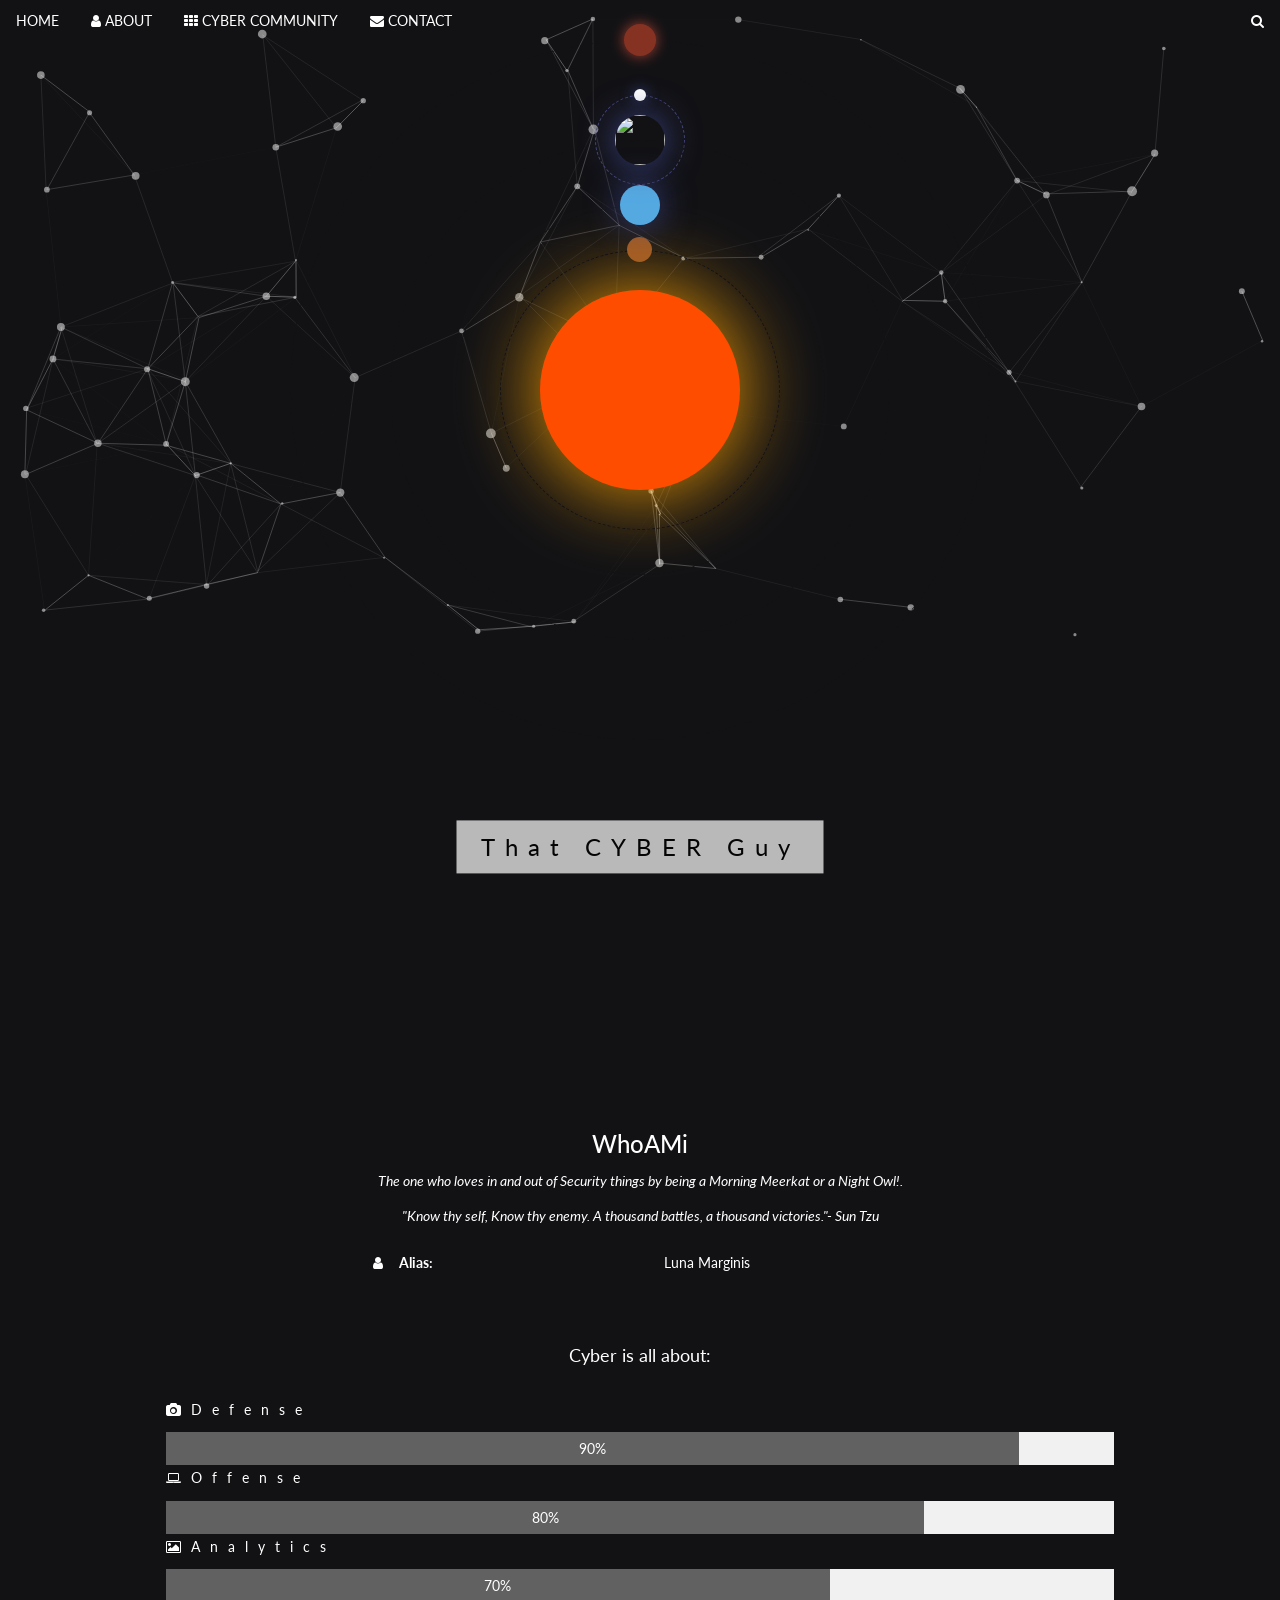
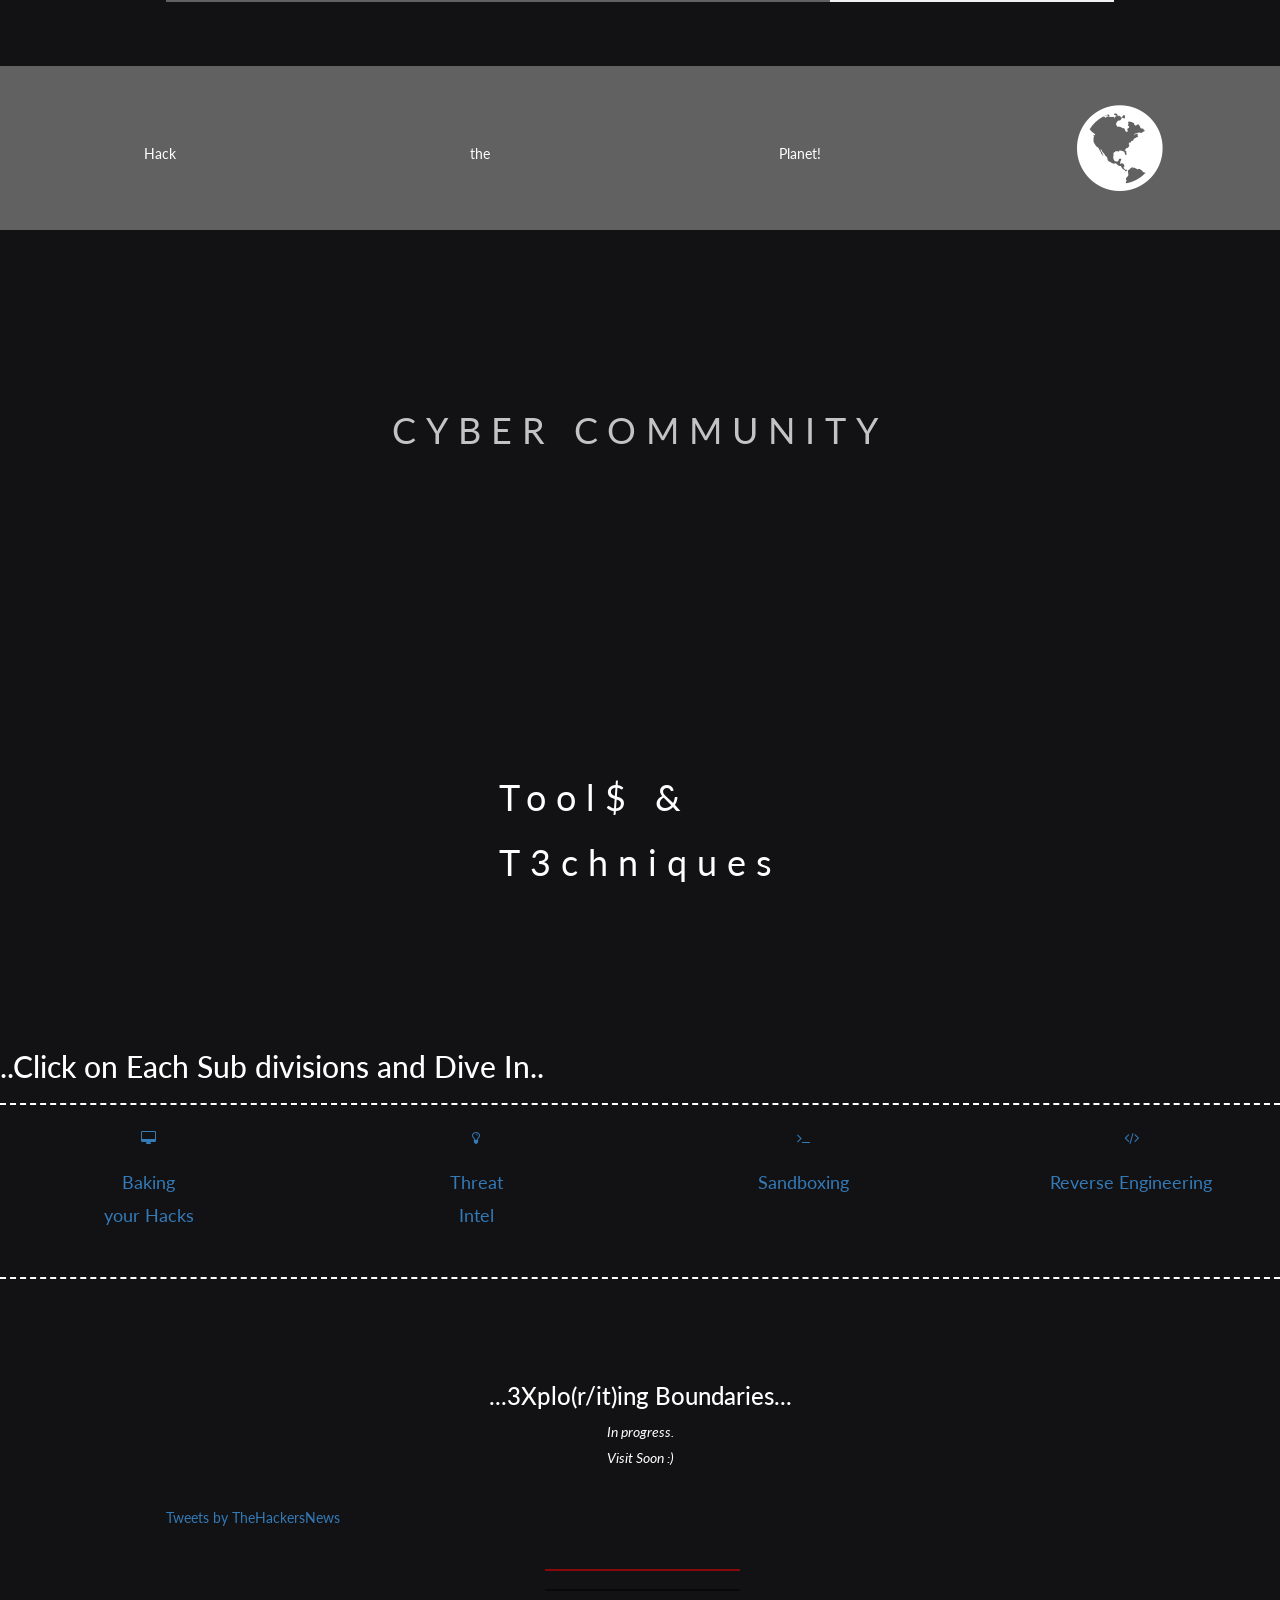
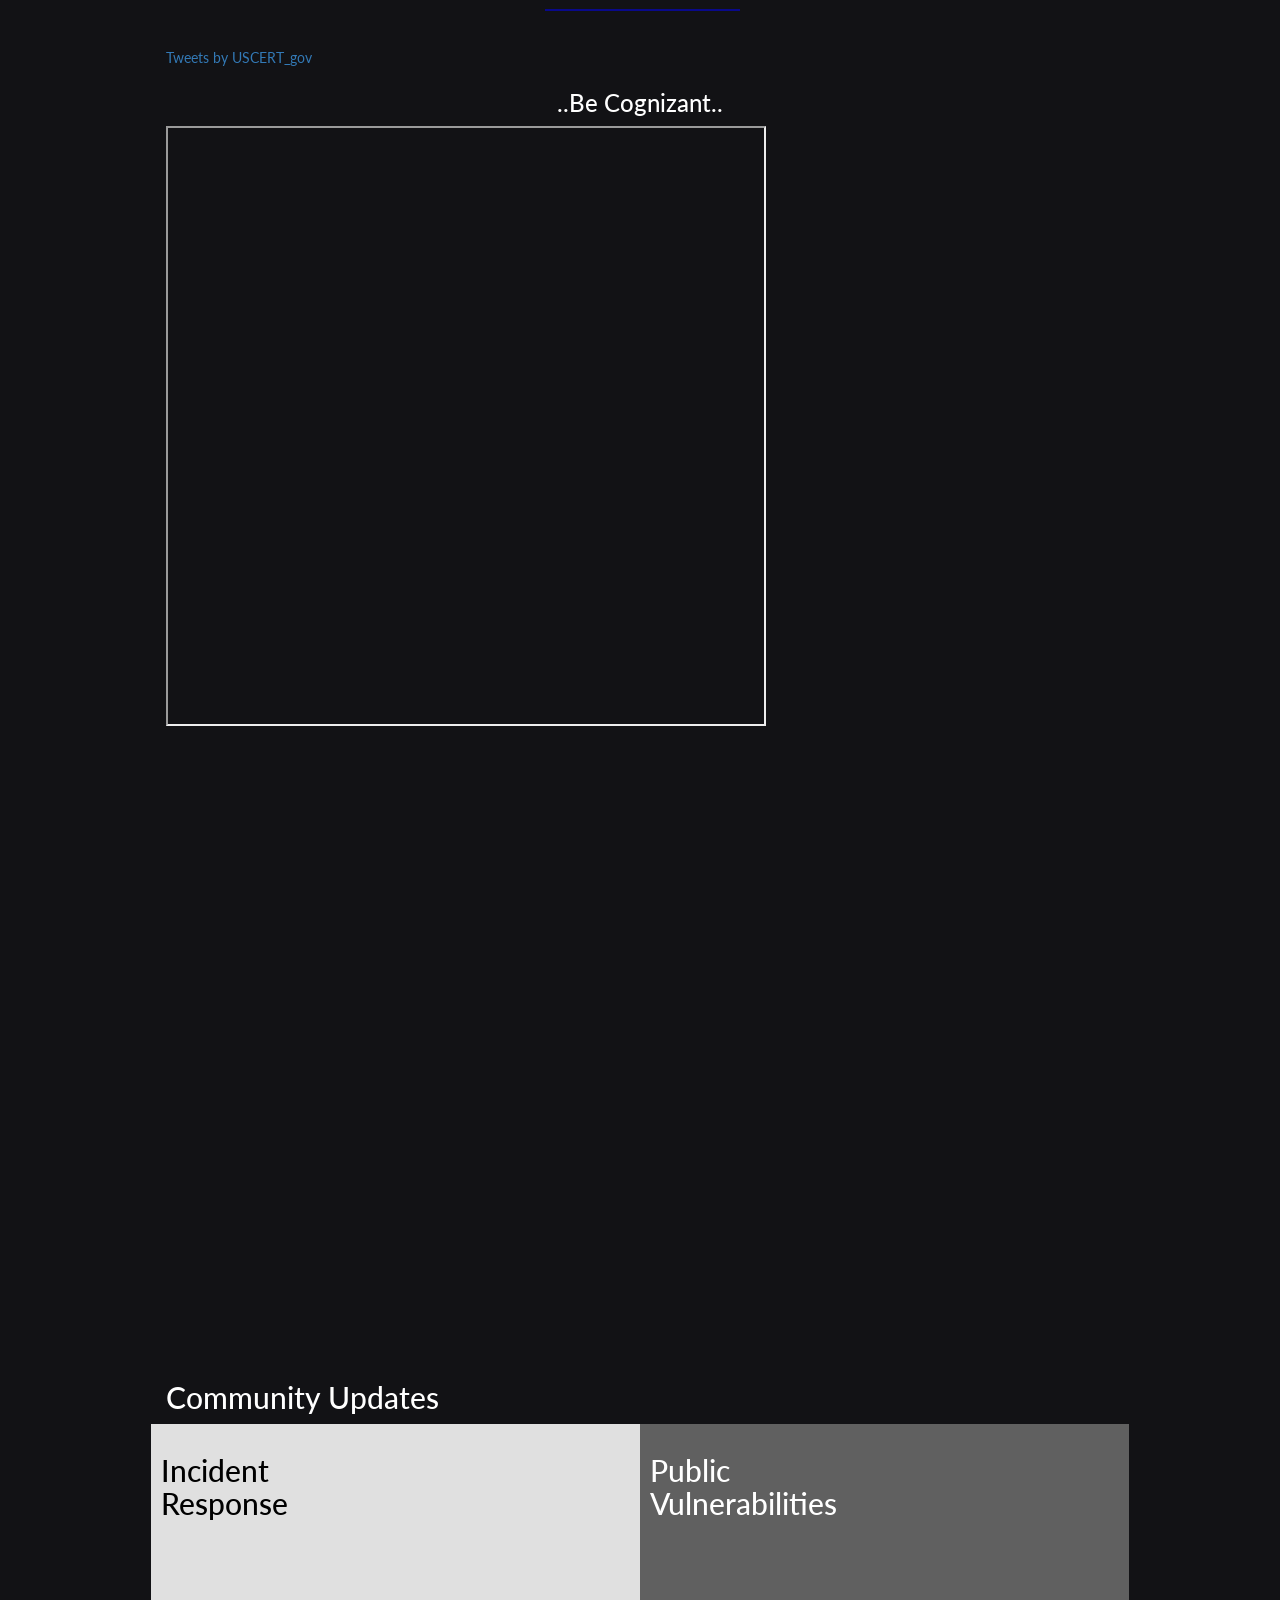
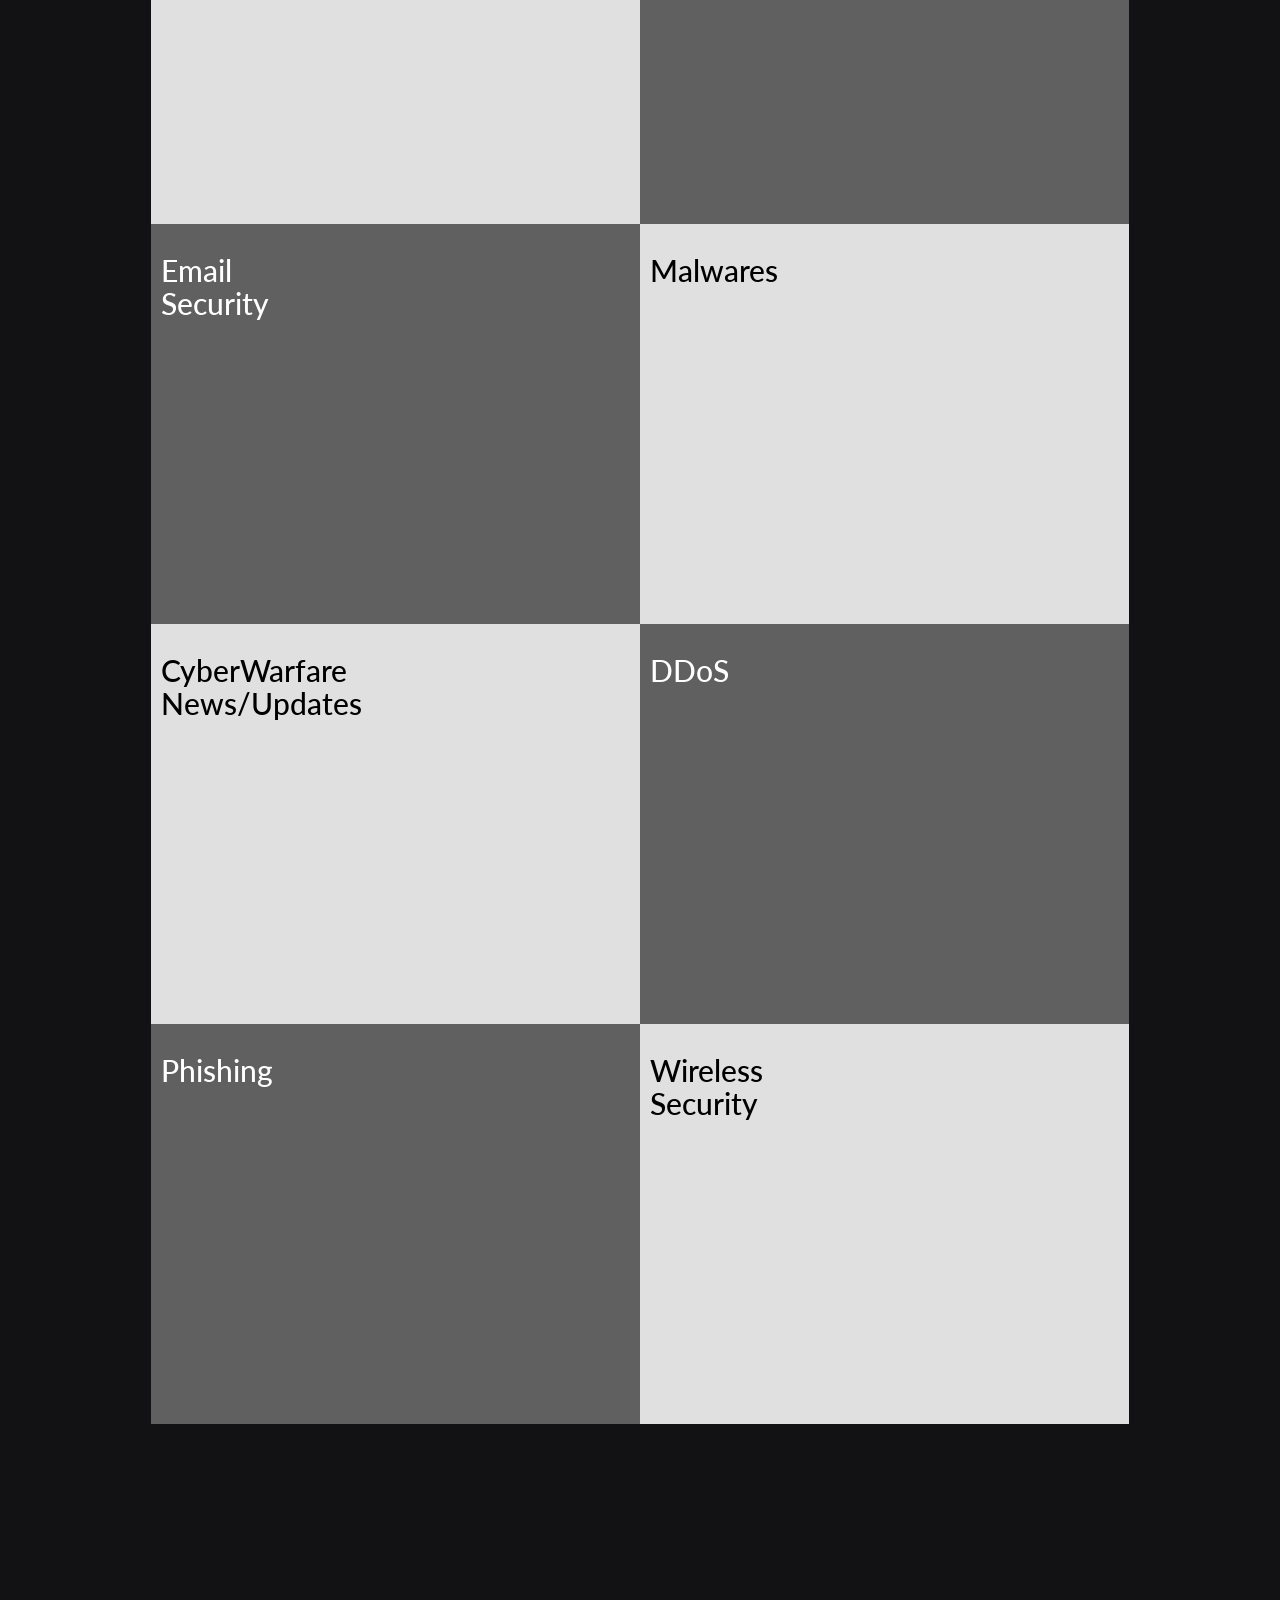
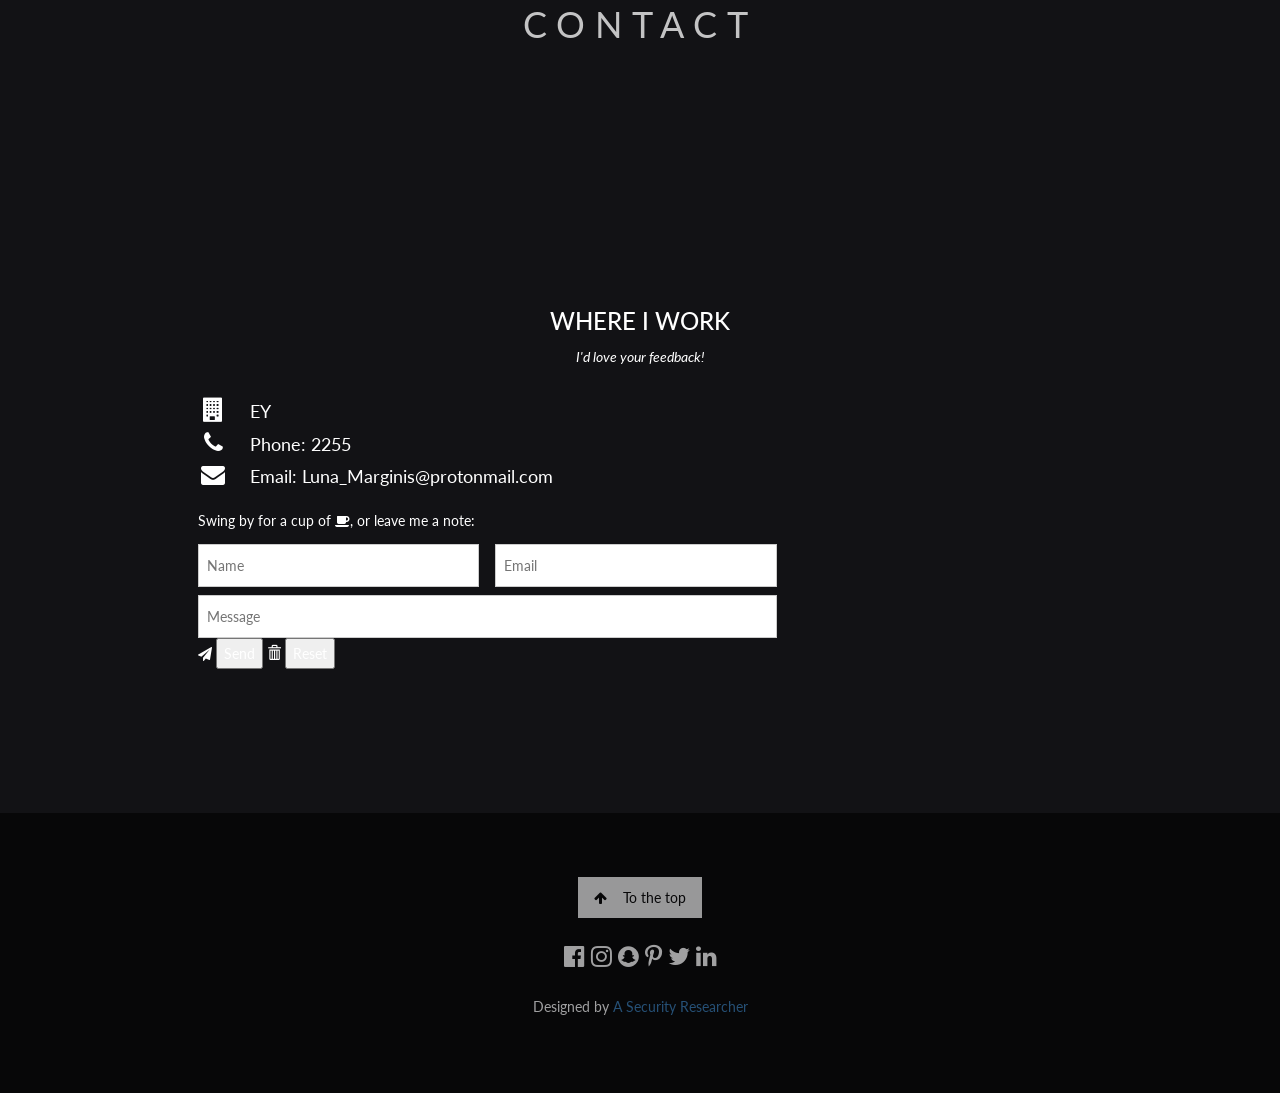
==== index.html @ fb414679 "Update index.html" ====
<!DOCTYPE html>
<html>
<title>Coucou!</title>
<meta charset="UTF-8">
<meta name="viewport" content="width=device-width, initial-scale=1">
<link rel="stylesheet" href="https://www.w3schools.com/w3css/4/w3.css">
<link rel="stylesheet" href="https://fonts.googleapis.com/css?family=Lato">
<link rel="stylesheet" href="https://cdnjs.cloudflare.com/ajax/libs/font-awesome/4.7.0/css/font-awesome.min.css">
<link rel="stylesheet" href="https://maxcdn.bootstrapcdn.com/bootstrap/3.3.6/css/bootstrap.min.css">

<head>

<link rel="icon" type="image/png" href="favicon.png">

</head>



	
	
<style>

body,h1,h2,h3,h4,h5,h6 {font-family: "Lato", sans-serif;}
body, html {
  height: 100%;
  color: #fff;
  line-height: 1.8;
  
}

/* Create a Parallax Effect */
.bgimg-1, .bgimg-2, .bgimg-3 {
  background-attachment: fixed;
  background-position: center;
  background-repeat: no-repeat;
  background-size: cover;
}

/* First image (Logo. Full height) */
.bgimg-1 {
  background-image: url('/w3images/parallax1.jpg');
  min-height: 100%;
}

/* Second image (Portfolio) */
.bgimg-2 {
  background-image: url("/w3images/parallax2.jpg");
  min-height: 400px;
}

/* Third image (Contact) */
.bgimg-3 {
  background-image: url("/w3images/parallax3.jpg");
  min-height: 400px;
}

.w3-wide {letter-spacing: 10px;}
.w3-hover-opacity {cursor: pointer;}

/* Turn off parallax scrolling for tablets and phones */
@media only screen and (max-device-width: 1600px) {
  .bgimg-1, .bgimg-2, .bgimg-3 {
    background-attachment: scroll;
    min-height: 400px;
  }
}
  
</style>

 <!-- solar system -->
<div class="w3-content w3-container">
 <div class="w3-display-topmiddle">
 <div class="solar-system">
  <div id="sun"></div>
 
  <div class="orbit mercury-orbit"></div>
  <div class="mercury-spin">
    <div id="mercury"></div>
  </div>

  <div class="orbit venus-orbit"></div>
  <div class="venus-spin">
    <div id="venus"></div>
  </div>

  <div class="orbit earth-orbit"></div>
  <div class="earth-spin">
    <div class="orbit moon-orbit"></div>
    <div class="moon-spin">
      <div id="moon"></div>
    </div>

    <img id="earth" src="https://raw.githubusercontent.com/everdimension-personal/codepen-assets/master/earth_small_150.jpg" />
  </div>

  <div class="orbit mars-orbit"></div>
  <div class="mars-spin">
    <div id="mars"></div>
  </div>
 </div>
</div>
</div>
</div>
  <!-- css -->
<style>

	  body, html {
  /* width: 100%;
  height: 100%; */
  background-color: #121215
}

.solar-system {
  position: relative;
  width: 780px;
  height: 780px;
  margin: auto;
  overflow: hidden;
}

/* Some positioning rules that are common for all objects */
.orbit {
  border: 1px dashed #121215;
}

#sun,
.orbit,
.orbit + div,
.orbit + div > div {
  position: absolute;
}

#sun,
.orbit,
.orbit + div {
  top: 50%;
  left: 50%;
}
.orbit + div > div {
  top: 0;
  left: 50%;
}

.orbit,
.orbit + div div,
#earth {
  border-radius: 50%;
}

/* Individual objects rules. They are pretty much the same for 
all objects and basically only vary in orbit size 
and planet size. And colors :) */

#sun {
  /* Positions the top-left corner of the image to be *
	/* in the middle of the box */
  height: 200px;
  width: 200px;
  background-color:#ff4d00 ; 
  margin-top: -100px;
  margin-left: -100px;
  border-radius: 50%;
  box-shadow: 0 0 84px orange;
}

#earth {
  position: absolute;
  top: 0;
  left: 50%;
  height: 50px;
  width: 50px;
  margin-left: -25px;
  margin-top: -25px;
  border-radius: 50%;
  box-shadow: 0 0 34px #3a4385;
}

.earth-orbit,
.earth-spin {
  width: 500px;
  height: 500px;
  margin-left: -250px;
  margin-top: -250px;
}

#moon {
  margin-top: -6px;
  margin-left: -6px;
  height: 12px;
  width: 12px;
  border-radius: 50%;
  background: white;
  box-shadow: 0 0 14px #3a4385;
}
.moon-orbit,
.moon-spin {
  height: 90px;
  width: 90px;
  margin-top: -45px;
  margin-left: -45px;
  border-color: #447;
}

#venus {
  margin-top: -20px;
  margin-left: -20px;
  height: 40px;
  width: 40px;
  background-color: #55a9e1; 
  box-shadow: 0 0 34px #3a4385;
}
.venus-orbit,
.venus-spin {
  margin-top: -185px;
  margin-left: -185px;
  width: 370px;
  height: 370px;
}

#mercury {
  margin-top: -13.5px;
  margin-left: -13.5px;
  height: 25px;
  width: 25px;
  background-color: #a65e22;
  /* box-shadow: 0 0 34px #3a4385; */
}

.mercury-orbit,
.mercury-spin {
  width: 280px;
  height: 280px;
  margin-left: -140px;
  margin-top: -140px;
}

#mars {
  margin-top: -16px;
  margin-left: -16px;
  height: 32px;
  width: 32px;
  background-color: #863222;
  box-shadow: 0 0 14px #a64232;
}

.mars-orbit,
.mars-spin {
  width: 700px;
  height: 700px;
  margin-left: -350px;
  margin-top: -350px;
}

/* Spinning animations */

@keyframes spin-right {
  100% {
    transform: rotate(360deg);
  }
}

.earth-spin {
  animation: spin-right 36.5s linear infinite;
}
.moon-spin {
  animation: spin-right 3s linear infinite;
}
.venus-spin {
  animation: spin-right 22s linear infinite;
}
.mercury-spin {
  animation: spin-right 8.8s linear infinite;
}
.mars-spin {
  animation: spin-right 68.7s linear infinite;
}

</style>

    <!-- particles.js container -->
<div id="particles-js"></div>

<!-- scripts -->
<script src="../particles.js"></script>
<script src="js/app.js"></script>


<body>
<!-- Navbar (sit on top) -->
<div class="w3-top">
  <div class="w3-bar" id="myNavbar">
    <a class="w3-bar-item w3-button w3-hover-black w3-hide-medium w3-hide-large w3-right" href="javascript:void(0);" onclick="toggleFunction()" title="Toggle Navigation Menu">
      <i class="fa fa-bars"></i>
    </a>
    <a href="#home" class="w3-bar-item w3-button">HOME</a>
    <a href="#about" class="w3-bar-item w3-button w3-hide-small"><i class="fa fa-user"></i> ABOUT</a>
    <a href="#community" class="w3-bar-item w3-button w3-hide-small"><i class="fa fa-th"></i> CYBER COMMUNITY</a>
    <a href="#contact" class="w3-bar-item w3-button w3-hide-small"><i class="fa fa-envelope"></i> CONTACT</a>
    <a href="#" class="w3-bar-item w3-button w3-hide-small w3-right w3-hover-red">
      <i class="fa fa-search"></i>
    </a>
  </div>

 


  <!-- Navbar on small screens -->
  <div id="navDemo" class="w3-bar-block w3-white w3-hide w3-hide-large w3-hide-medium">
    <a href="#about" class="w3-bar-item w3-button" onclick="toggleFunction()">ABOUT</a>
    <a href="#community" class="w3-bar-item w3-button" onclick="toggleFunction()"> CYBER COMMUNITY</a>
    <a href="#contact" class="w3-bar-item w3-button" onclick="toggleFunction()">CONTACT</a>
    <a href="#" class="w3-bar-item w3-button">SEARCH</a>
  </div>
</div>

<!-- First Parallax Image with Logo Text -->
<div class="bgimg-1 w3-display-container w3-opacity-min" id="home">
  <div class="w3-display-middle" style="white-space:nowrap;">
    <span class="w3-center w3-padding-large w3-light-grey w3-xlarge w3-wide w3-animate-opacity">That <span class="w3-xlarge">CYBER</span> Guy</span>
  </div>
</div>

<!-- Container (About Section) -->
<div class="w3-content w3-container w3-padding-64" id="about">
  <h3 class="w3-center">WhoAMi</h3>
  <p class="w3-center"><em>The one who loves in and out of Security things by being a Morning Meerkat or a Night Owl!.</em></p>
  <p class="w3-center"><em> "Know thy self, Know thy enemy. A thousand battles, a thousand victories."- Sun Tzu</em></p>
    <div class="w3-row">
    <div class="w3-col m6 w3-center w3-padding-large">
      <p><b><i class="fa fa-user w3-margin-right"></i>Alias:</b></p><br>
     
    </div>
    <!-- Hide this text on small devices -->
    <div class="w3-hide-small w3-col m6 w3-padding-large">
      <p>Luna Marginis</p>
    </div>
  </div>
  <p class="w3-large w3-center w3-padding-16">Cyber is all about:</p>
  <p class="w3-wide"><i class="fa fa-camera"></i>Defense</p>
  <div class="w3-light-grey">
    <div class="w3-container w3-padding-small w3-dark-grey w3-center" style="width:90%">90%</div>
  </div>
  <p class="w3-wide"><i class="fa fa-laptop"></i>Offense</p>
  <div class="w3-light-grey">
    <div class="w3-container w3-padding-small w3-dark-grey w3-center" style="width:80%">80%</div>
  </div>
  <p class="w3-wide"><i class="fa fa-photo"></i>Analytics</p>
  <div class="w3-light-grey">
    <div class="w3-container w3-padding-small w3-dark-grey w3-center" style="width:70%">70%</div>
  </div>
</div>

<div class="w3-row w3-center w3-dark-grey w3-padding-16">
  <div class="w3-quarter w3-section">
    <span class="w3-xlarge"></span><br>
    Hack
  </div>
  <div class="w3-quarter w3-section">
    <span class="w3-xlarge"></span><br>
    the
  </div>
  <div class="w3-quarter w3-section">
    <span class="w3-xlarge"></span><br>
    Planet!
  </div>
  <div class="w3-quarter w3-section">
     <i class="fa fa-globe" style="font-size:100px;color:white"></i>
  </div>
</div>

<!-- Second Parallax Image with Portfolio Text -->
<div class="bgimg-2 w3-display-container w3-opacity-min">
  <div class="w3-display-middle">
    <span class="w3-xxlarge w3-text-white w3-wide">CYBER COMMUNITY</span>
  </div>
</div>

<div class="bgimg-2 w3-display-container">
  <div class="w3-display-middle">
    <span class="w3-xxlarge w3-display-middle w3-text-white w3-wide">Tool$ & T3chniques</span>
  </div>
</div>
	
<h2><font color="#FFFFFF">..Click on Each Sub divisions and Dive In..</font></h2>

<style>
hr.line {
  border-top: 2px dashed white;
}
</style>
<hr class="line">

<div class="row">
                              <div class="col-md-3 animate-box" data-animate-effect="fadeInRight">
                                 <a href="hackb.html" target="_blank">
                                    <div class="w3-center services color-5">
                                       <span class="icon2"><i class="fa fa-desktop"></i></span>
                                       <br><p class="w3-large w3-center w3-padding-16">Baking <br> your Hacks</p>
                                    </div>
                                 </a>
                              </div>
                               
							   <div class="col-md-3 animate-box" data-animate-effect="fadeInRight">
                                 <a href="Thintel.html" target="_blank">
                                    <div class="w3-center services color-2">
                                       <span class="icon2"><i class="fa fa-lightbulb-o"></i></span>
                                       <br><p class="w3-large w3-center w3-padding-16">Threat <br> Intel</p>
                                    </div>
                                 </a>
                              </div>
                              <div class="col-md-3 animate-box" data-animate-effect="fadeInRight">
                                 <a href="boxing.html" target="_blank">
                                    <div class="w3-center services color-3">
                                       <span class="icon2"><i class="fa fa-terminal "></i></span>
                                       <br><p class="w3-large w3-center w3-padding-16">Sandboxing</p>
                                    </div>
                                 </a>
                              </div>
							   <div class="col-md-3 animate-box" data-animate-effect="fadeInRight">
                                 <a href="boxing.html" target="_blank">
                                    <div class="w3-center services color-3">
                                       <span class="icon2"><i class="fa fa-code"></i></span>
                                       <br><p class="w3-large w3-center w3-padding-16">Reverse Engineering</p>
                                    </div>
                                 </a>
                              </div>
							   
</div>
<style>
hr.line {
  border-top: 2px dashed white;
}
</style>
<hr class="line">
<!-- Container (Portfolio Section) -->
<div class="w3-content w3-container w3-padding-64" id="community">
  <h3 class="w3-center">...3Xplo(r/it)ing Boundaries...</h3>
  <p class="w3-center"><em>In progress.<br> Visit Soon :)</em></p><br>

<a class="twitter-timeline" data-width="800" data-height="1080" data-theme="dark" href="https://twitter.com/TheHackersNews?ref_src=twsrc%5Etfw">Tweets by TheHackersNews</a> <script async src="https://platform.twitter.com/widgets.js" charset="utf-8"></script>
   
  <h3 class="w3-center">
  <svg height="80" width="200">
  <g fill="none">
    <path stroke="red" d="M5 20 l2150000 0" />
    <path stroke="black" d="M5 40 l2150000 0" />
    <path stroke="blue" d="M5 60 l2150000 0" />
  </g>
  Sorry, your browser does not support inline SVG.
</svg>
 </h3>
<a class="twitter-timeline" data-width="800" data-height="1080" data-theme="dark" href="https://twitter.com/USCERT_gov?ref_src=twsrc%5Etfw">Tweets by USCERT_gov</a> <script async src="https://platform.twitter.com/widgets.js" charset="utf-8"></script>
  
<h3 class="w3-center">..Be Cognizant.. </h3>
<iframe src="https://www.welivesecurity.com/nwa/?e=R6-.21u" height="600" width="600" style="max-width: 100%;"></iframe>

<h3 class="w3-center"> </h3>
<h3 class="w3-center"> </h3>
	
<iframe id="widget-iframe" src="https://cyware.com/news/widget.php?domain=github.io&type=professional&height=600&width=600&logoScheme=light&font=Arial&titleColor=%23000000&bylineColor=%23777777&textColor=%23333333&backgroundColor=%23ffffff&bannerColor=%23ffffff&refreshInterval=60&maxChars=50&displayImages=true&generate=" frameborder="0" width="600"; height="600" style="max-width: 100%;"></iframe>


<style>
* {
  box-sizing: border-box;
}

/* Create two equal columns that floats next to each other */
.column {
  float: left;
  width: 50%;
  padding: 10px;
  height: 400px; /* Should be removed. Only for demonstration */
}

/* Clear floats after the columns */
.row:after {
  content: "";
  display: table;
  clear: both;
}
</style>

<h2>Community Updates</h2>

<div class="row">
  <div class="column" style="background-color:#E0E0E0;">
     <h2><font color="##000000">Incident<br>Response</font></h2>
<iframe width="300" height="200" src="https://ciso.economictimes.indiatimes.com/widget/incident-response" frameborder="0" style="max-width: 100%;" ></iframe>
  </div>
  <div class="column" style="background-color:#606060;">
    <h2>Public<br>Vulnerabilities</h2>
<iframe width="300" height="200" src="https://ciso.economictimes.indiatimes.com/widget/vulnerabilities" frameborder="0" style="max-width: 100%;"></iframe>
  </div>
</div>
<div class="row">
  <div class="column" style="background-color:#606060;">
    <h2>Email <br>Security</h2>
<iframe width="300" height="200" src="https://ciso.economictimes.indiatimes.com/widget/email-security" frameborder="0" style="max-width: 100%;"></iframe>
  </div>
  <div class="column" style="background-color:#E0E0E0;">
    <h2><font color="##000000">Malwares</font></h2>
<iframe width="300" height="200" src="https://ciso.economictimes.indiatimes.com/widget/virus"frameborder="0" style="max-width: 100%;"></iframe>
  </div>
</div>

<div class="w3-hide-small row">
  <div class="column" style="background-color:#E0E0E0;">
   <h2><font color="##000000">CyberWarfare<br>News/Updates</font></h2>
<iframe width="300" height="200" src="https://ciso.economictimes.indiatimes.com/widget/cyberwarfare" frameborder="0" style="max-width: 100%;" ></iframe>
  </div>
  <div class="w3-hide-small column" style="background-color:#606060;">
    <h2>DDoS</h2>
<iframe width="300" height="200" src="https://ciso.economictimes.indiatimes.com/widget/ddos" frameborder="0" style="max-width: 100%;"></iframe>
  </div>
</div>


<div class="w3-hide-small row">
  <div class="column" style="background-color:#606060;">
    <h2>Phishing</h2>
<iframe width="300" height="200" src="https://ciso.economictimes.indiatimes.com/widget/phishing" frameborder="0" style="max-width: 100%;" ></iframe>
  </div>
  <div class="w3-hide-small column" style="background-color:#E0E0E0;">
    <h2><font color="##000000">Wireless<br>Security</font></h2>
<iframe width="300" height="200" src="https://ciso.economictimes.indiatimes.com/widget/wireless-security" frameborder="0" style="max-width: 100%;"></iframe>
  </div>
</div>


<!-- Third Parallax Image with Portfolio Text -->
<div class="bgimg-3 w3-display-container w3-opacity-min">
  <div class="w3-display-middle">
     <span class="w3-xxlarge w3-text-white w3-wide">CONTACT</span>
  </div>
</div>

<!-- Container (Contact Section) -->
<div class="w3-content w3-container w3-padding-64" id="contact">
  <h3 class="w3-center">WHERE I WORK</h3>
  <p class="w3-center"><em>I'd love your feedback!</em></p>

    <div class="w3-col m8 w3-panel">
      <div class="w3-large w3-margin-bottom">
        <i class="fa fa-building fa-fw w3-hover-text-black w3-xlarge w3-margin-right " aria-hidden="true"></i> EY<br> 
        <i class="fa fa-phone fa-fw w3-hover-text-black w3-xlarge w3-margin-right"></i> Phone: 2255<br>
        <i class="fa fa-envelope fa-fw w3-hover-text-black w3-xlarge w3-margin-right"></i> Email: Luna_Marginis@protonmail.com<br>
      </div>
      <p>Swing by for a cup of <i class="fa fa-coffee"></i>, or leave me a note:</p>
      <form action="mailto:Luna_Marginis@protonmail.com" method="post" enctype="text/plain">
        <div class="w3-row-padding" style="margin:0 -16px 8px -16px">
          <div class="w3-half">
            <input class="w3-input w3-border" type="text" placeholder="Name" required name="Name">
          </div>
          <div class="w3-half">
            <input class="w3-input w3-border" type="text" placeholder="Email" required name="Email">
          </div>
        </div>
        <input class="w3-input w3-border" type="text" placeholder="Message" required name="Message">
          <i class="fa fa-paper-plane"></i>
	  <input type="submit" value="Send">
	   <i class="glyphicon glyphicon-trash"></i>
          <input type="reset" value="Reset">
        </button>
      </form>
    </div>
  </div>
</div>

<!-- Footer -->
<footer class="w3-center w3-black w3-padding-64 w3-opacity w3-hover-opacity-off">
  <a href="#home" class="w3-button w3-light-grey"><i class="fa fa-arrow-up w3-margin-right"></i>To the top</a>
  <div class="w3-xlarge w3-section">
    <i class="fa fa-facebook-official w3-hover-opacity"></i>
    <i class="fa fa-instagram w3-hover-opacity"></i>
    <i class="fa fa-snapchat w3-hover-opacity"></i>
    <i class="fa fa-pinterest-p w3-hover-opacity"></i>
    <i class="fa fa-twitter w3-hover-opacity"></i>
    <i class="fa fa-linkedin w3-hover-opacity"></i>
  </div>
  <p>Designed by <a title="A security Researcher :P" target="_blank" class="w3-hover-text-red">A Security Researcher</a></p>
</footer>
</body>
</html>
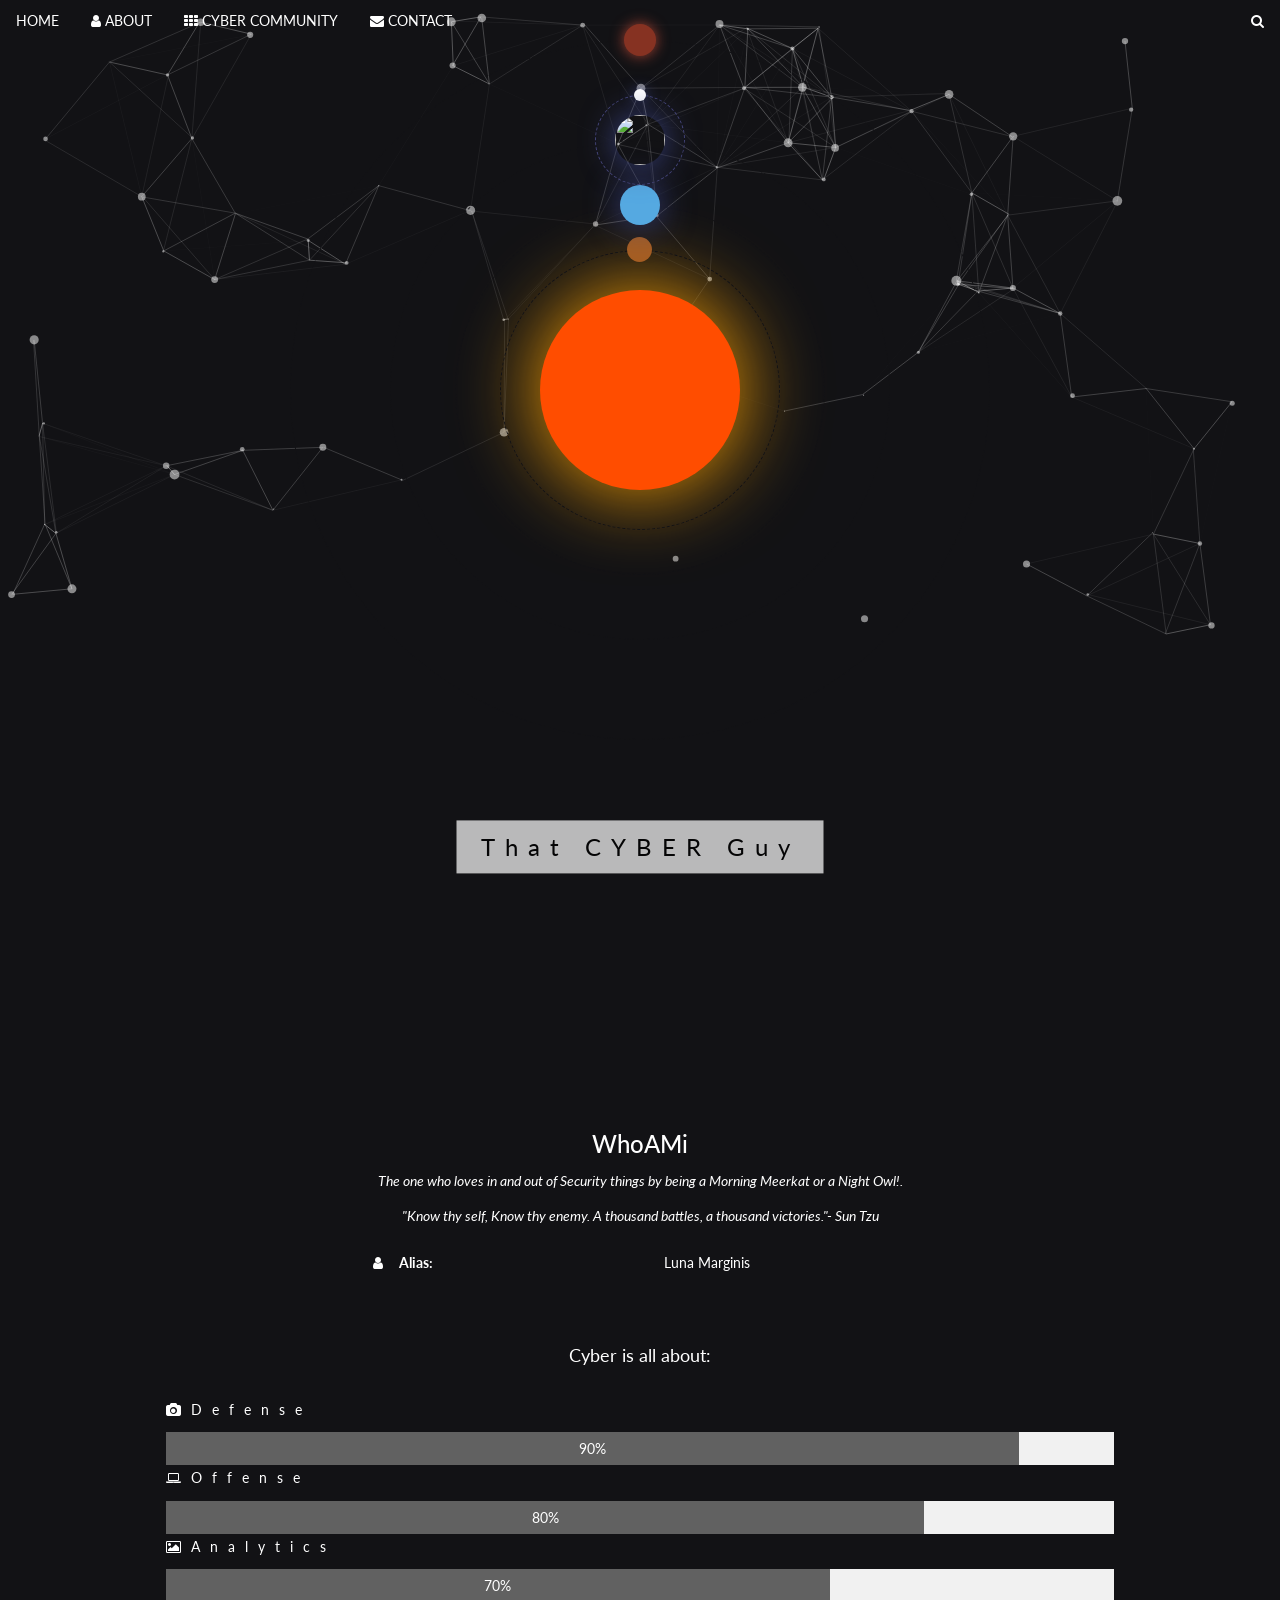
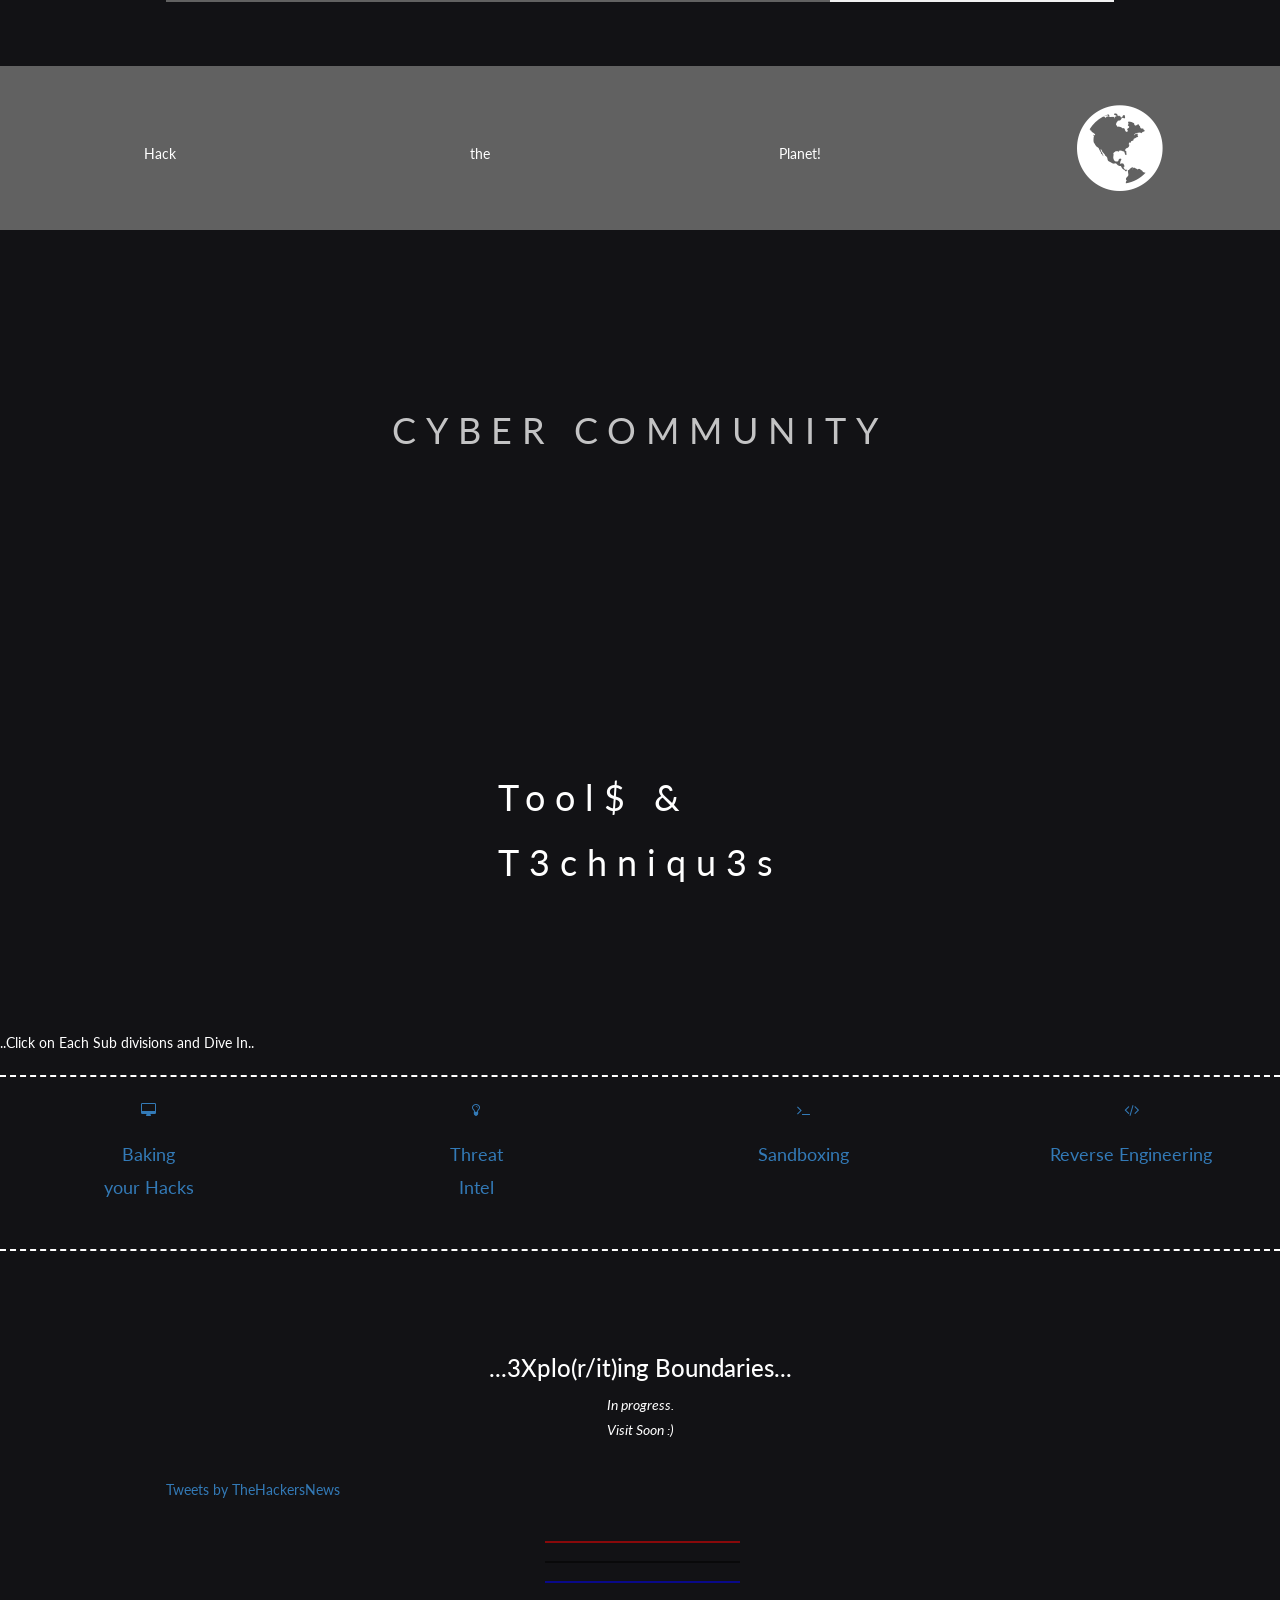
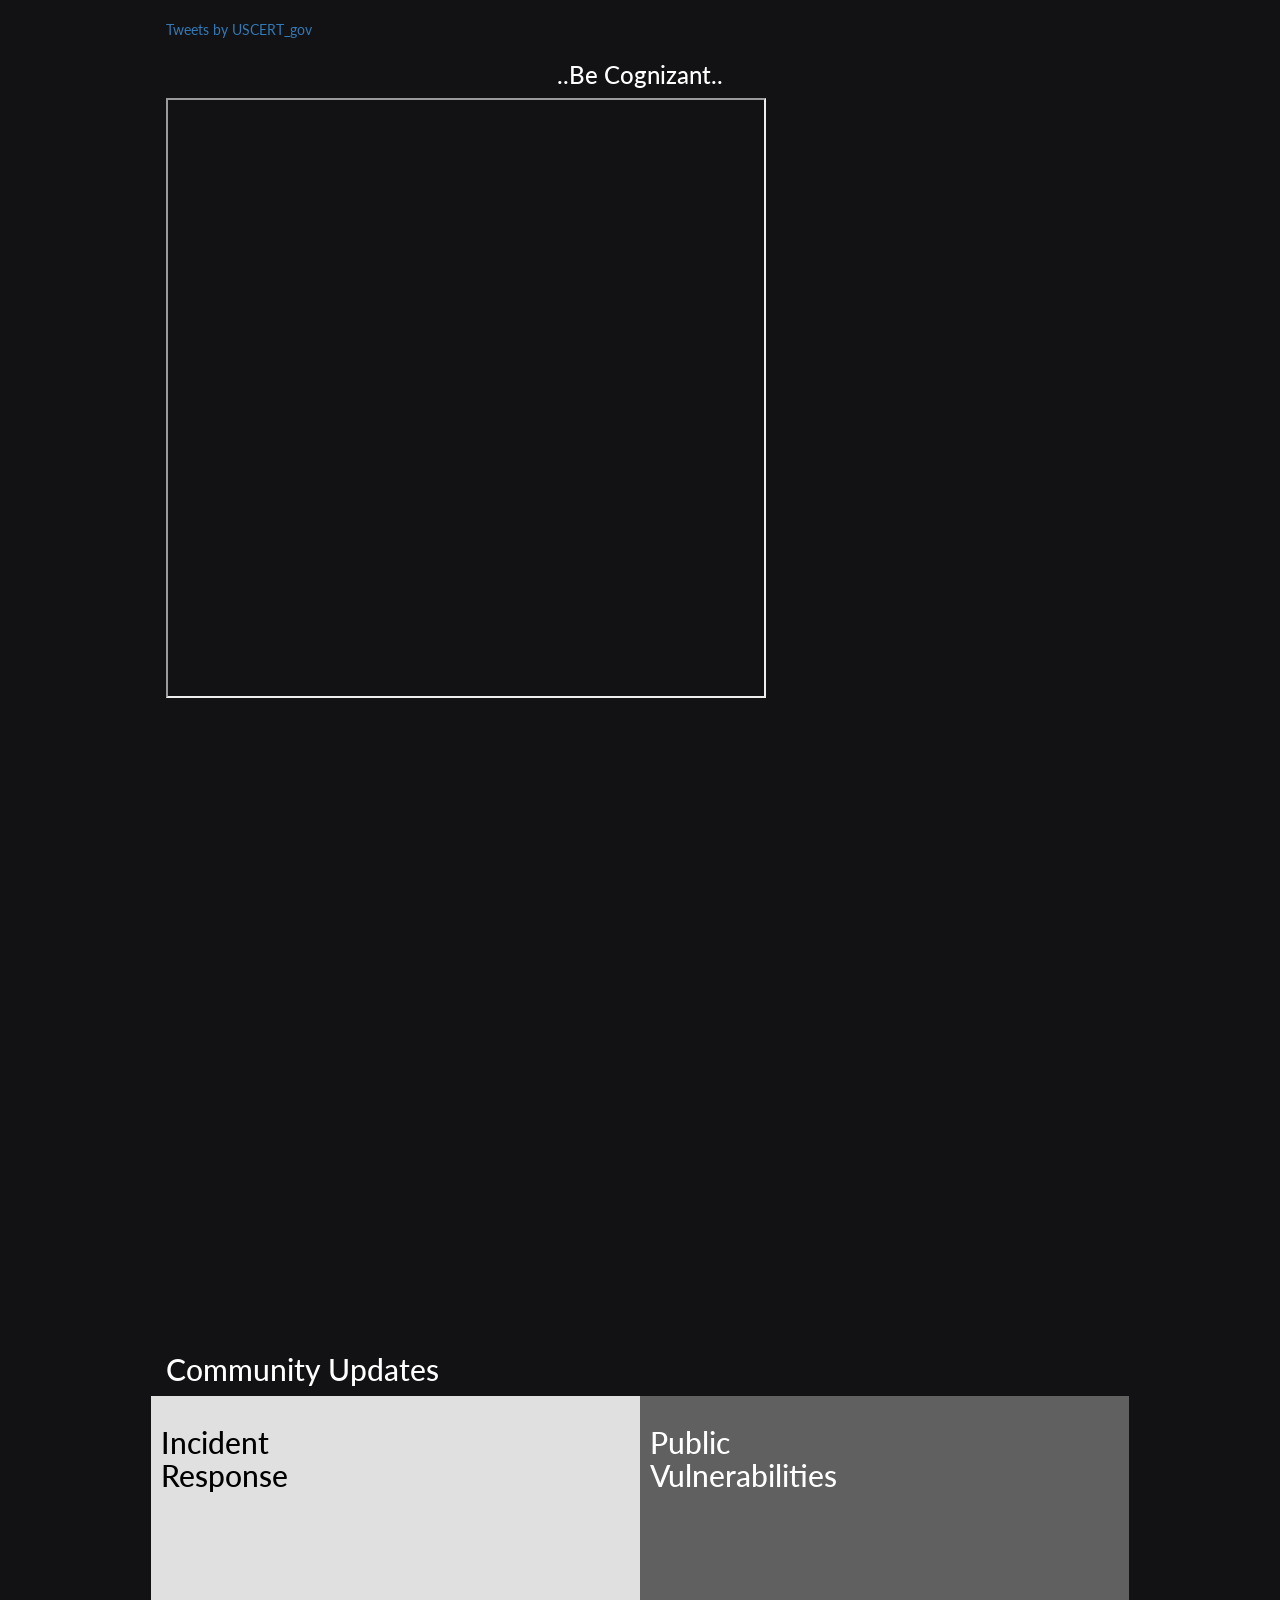
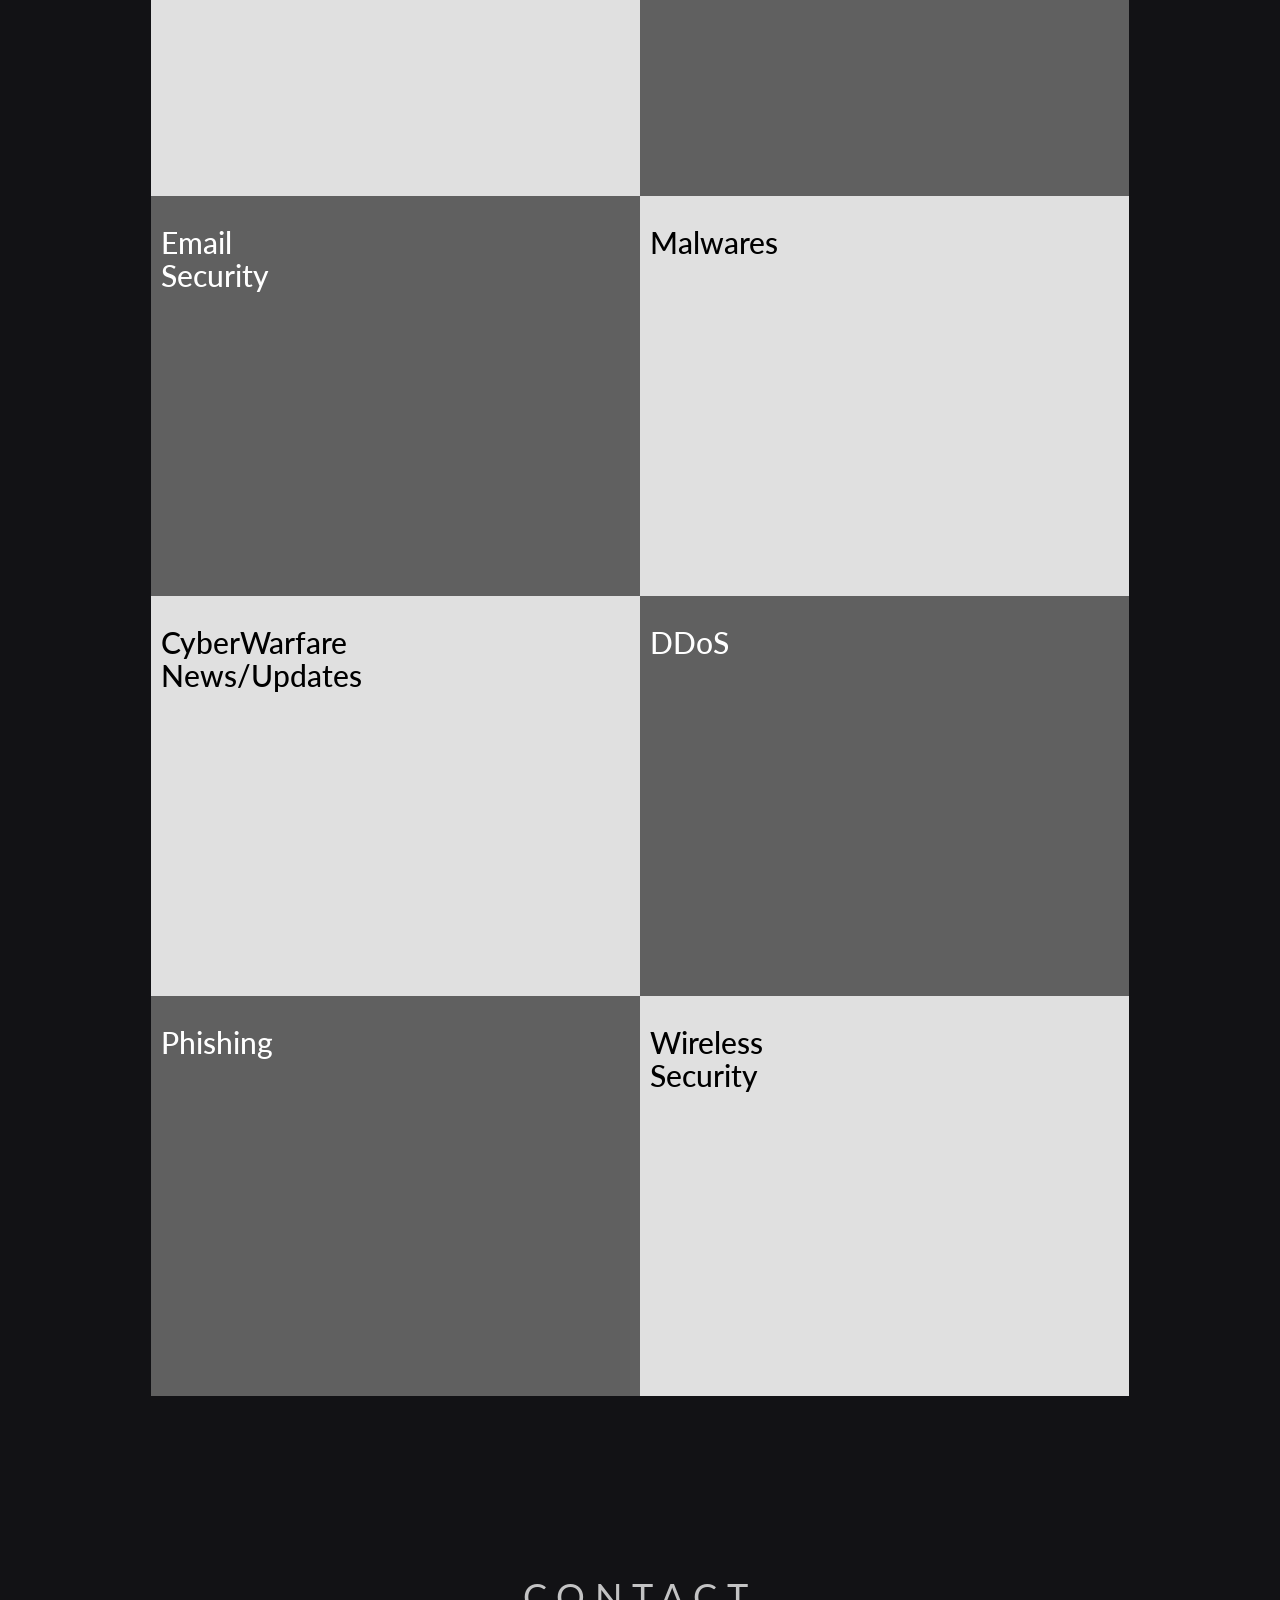
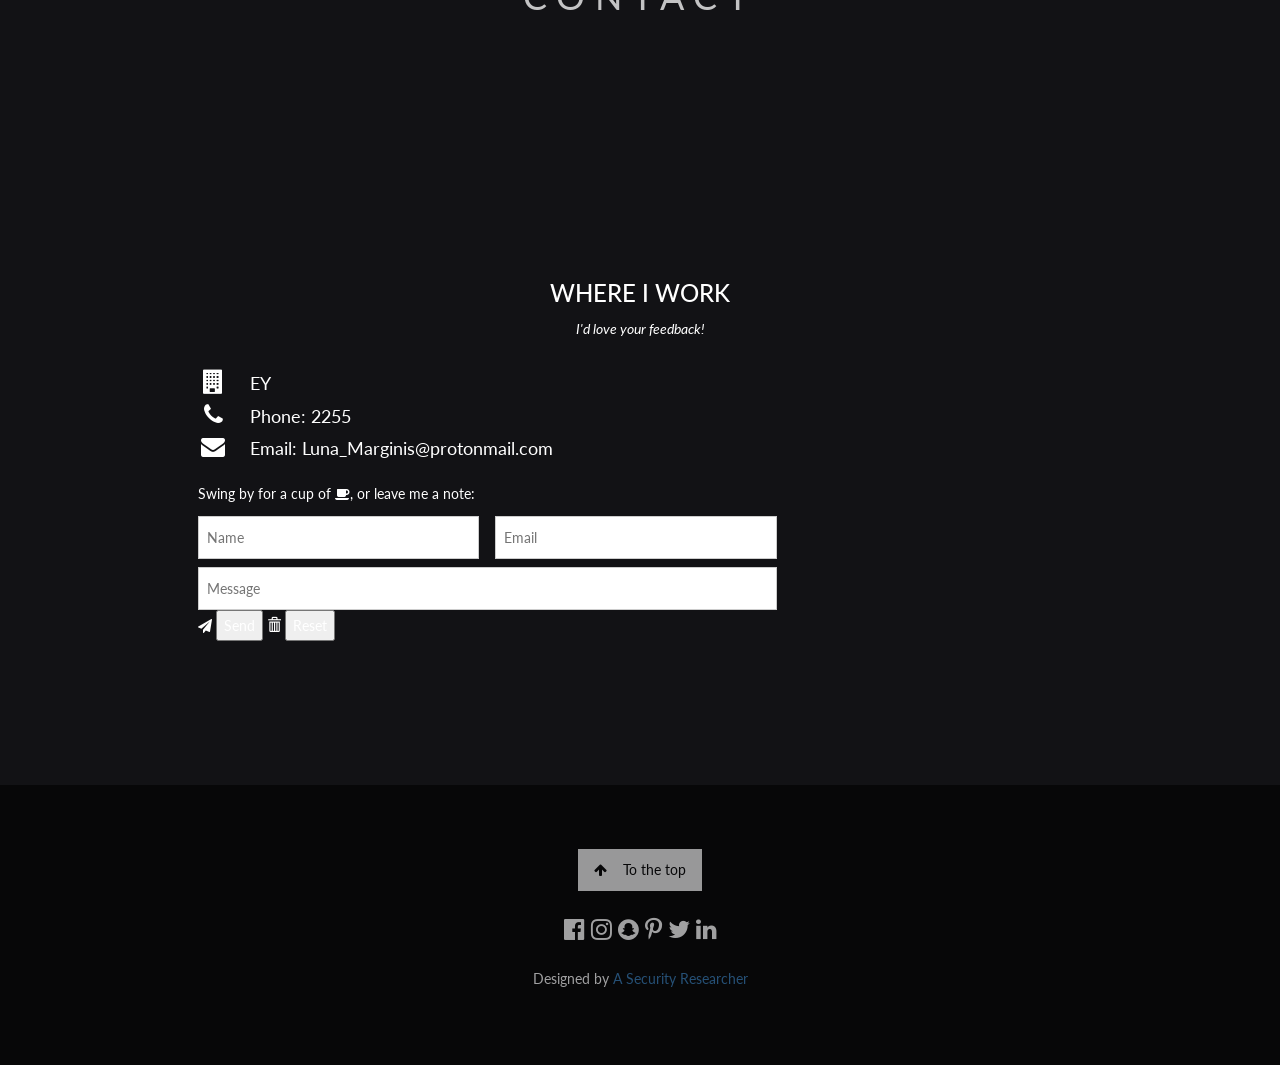
==== commit df33d26a: "Update index.html" ====
--- a/index.html
+++ b/index.html
@@ -377,11 +377,11 @@
 
 <div class="bgimg-2 w3-display-container">
   <div class="w3-display-middle">
-    <span class="w3-xxlarge w3-display-middle w3-text-white w3-wide">Tool$ & T3chniques</span>
+    <span class="w3-xxlarge w3-display-middle w3-text-white w3-wide">Tool$ & T3chniqu3s</span>
   </div>
 </div>
 	
-<h2><font color="#FFFFFF">..Click on Each Sub divisions and Dive In..</font></h2>
+<font color="#FFFFFF">..Click on Each Sub divisions and Dive In..</font>
 
 <style>
 hr.line {
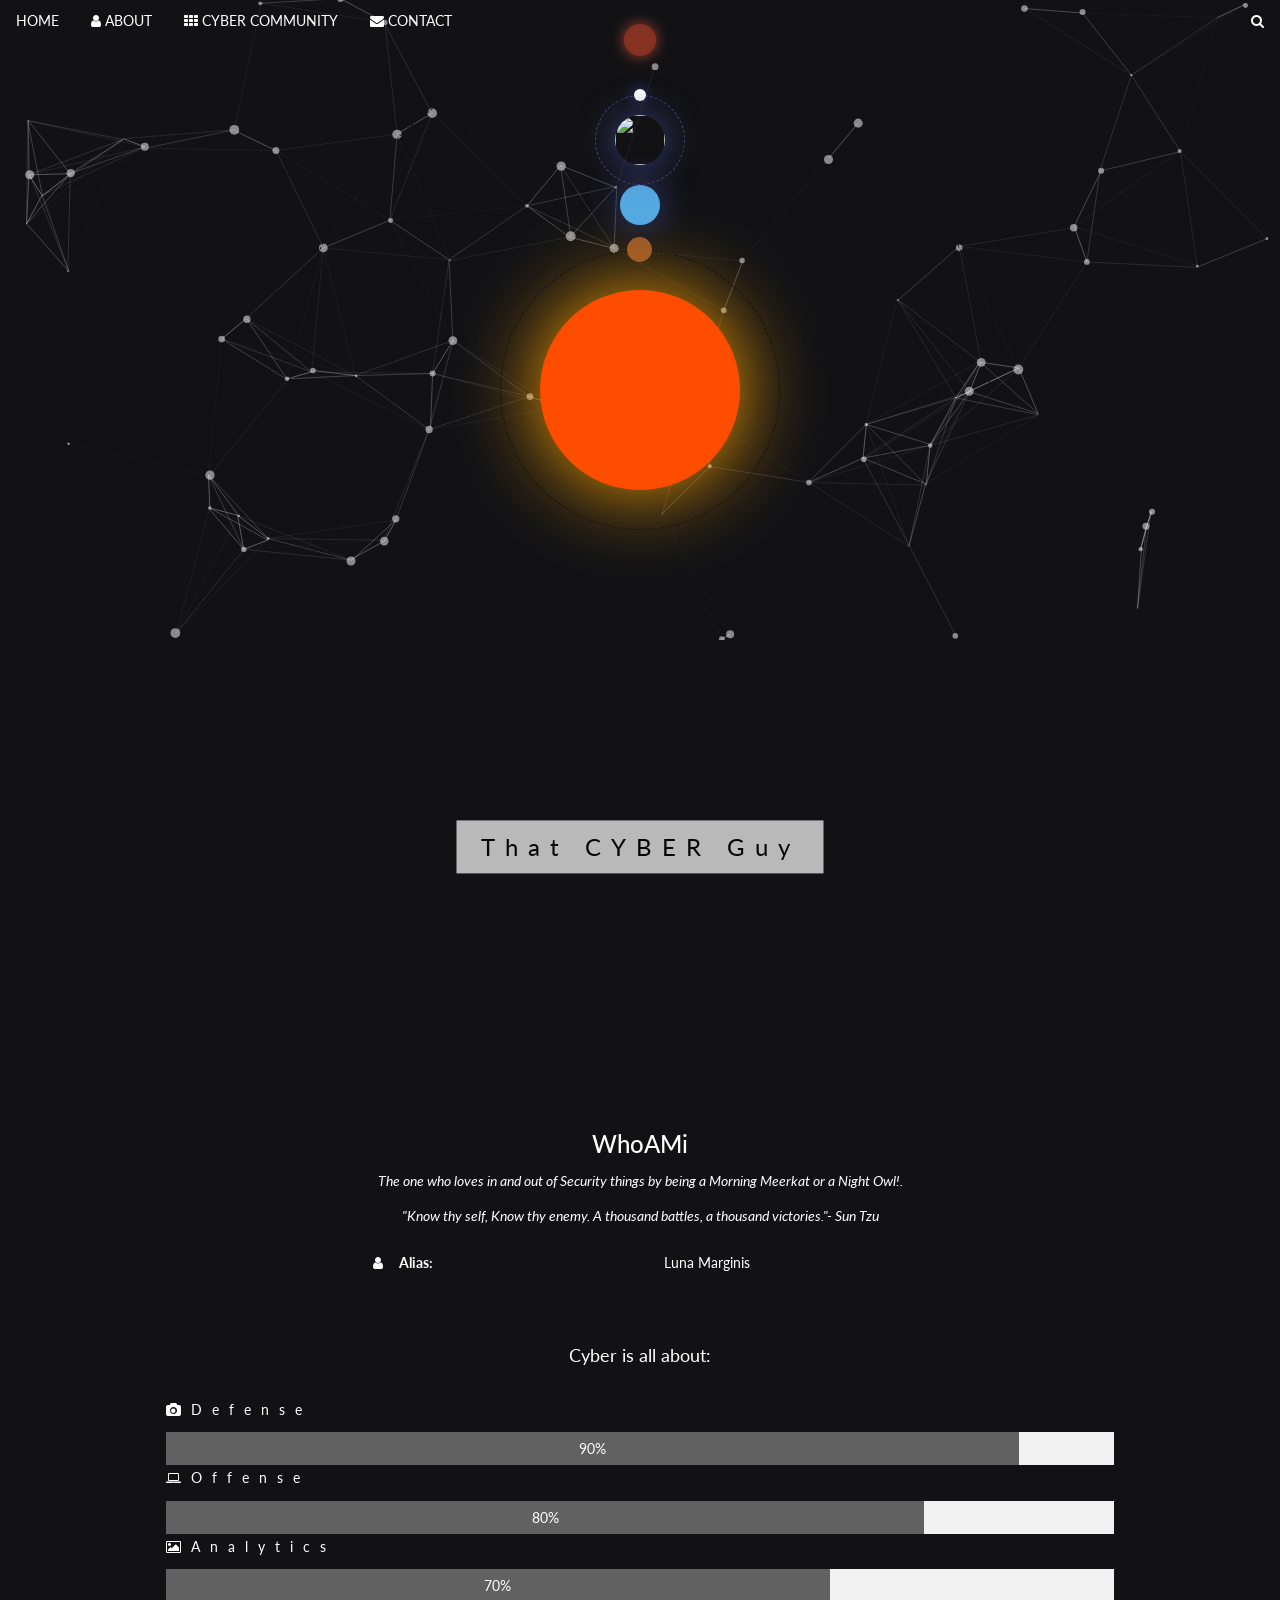
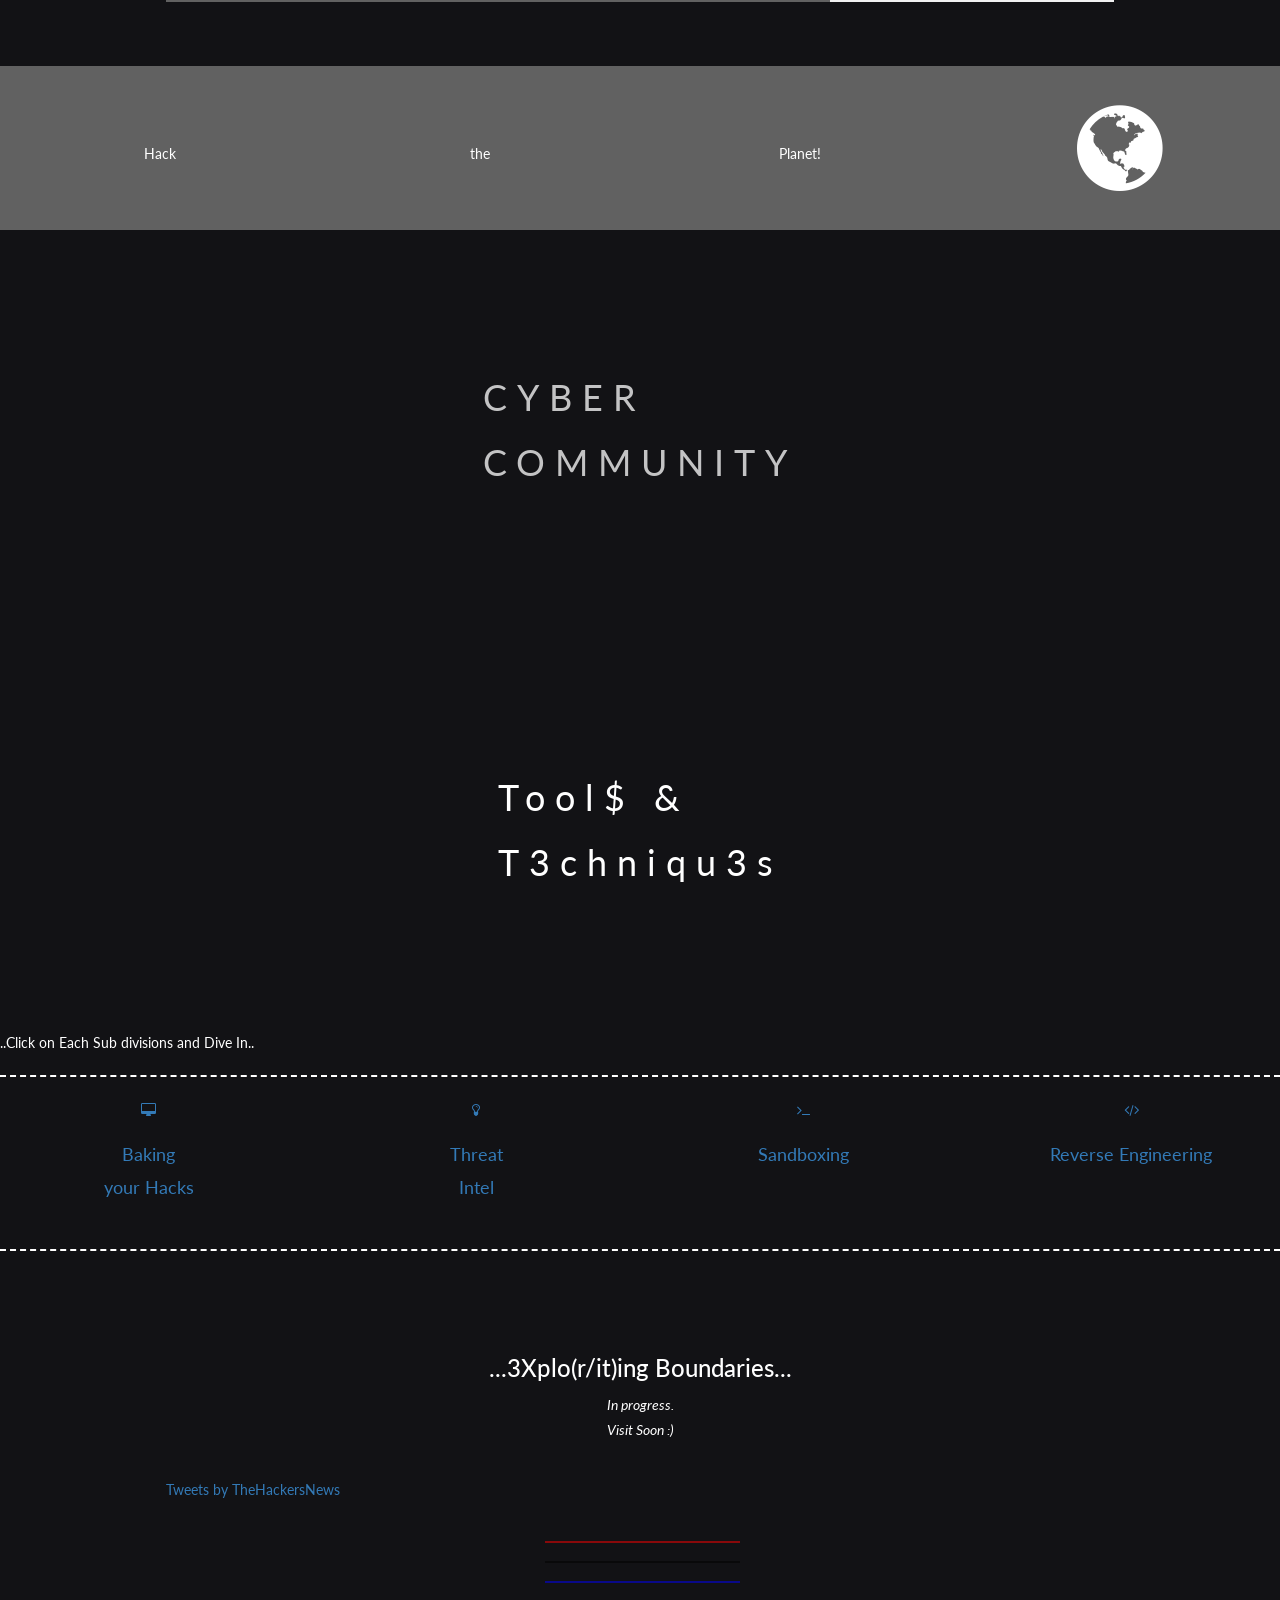
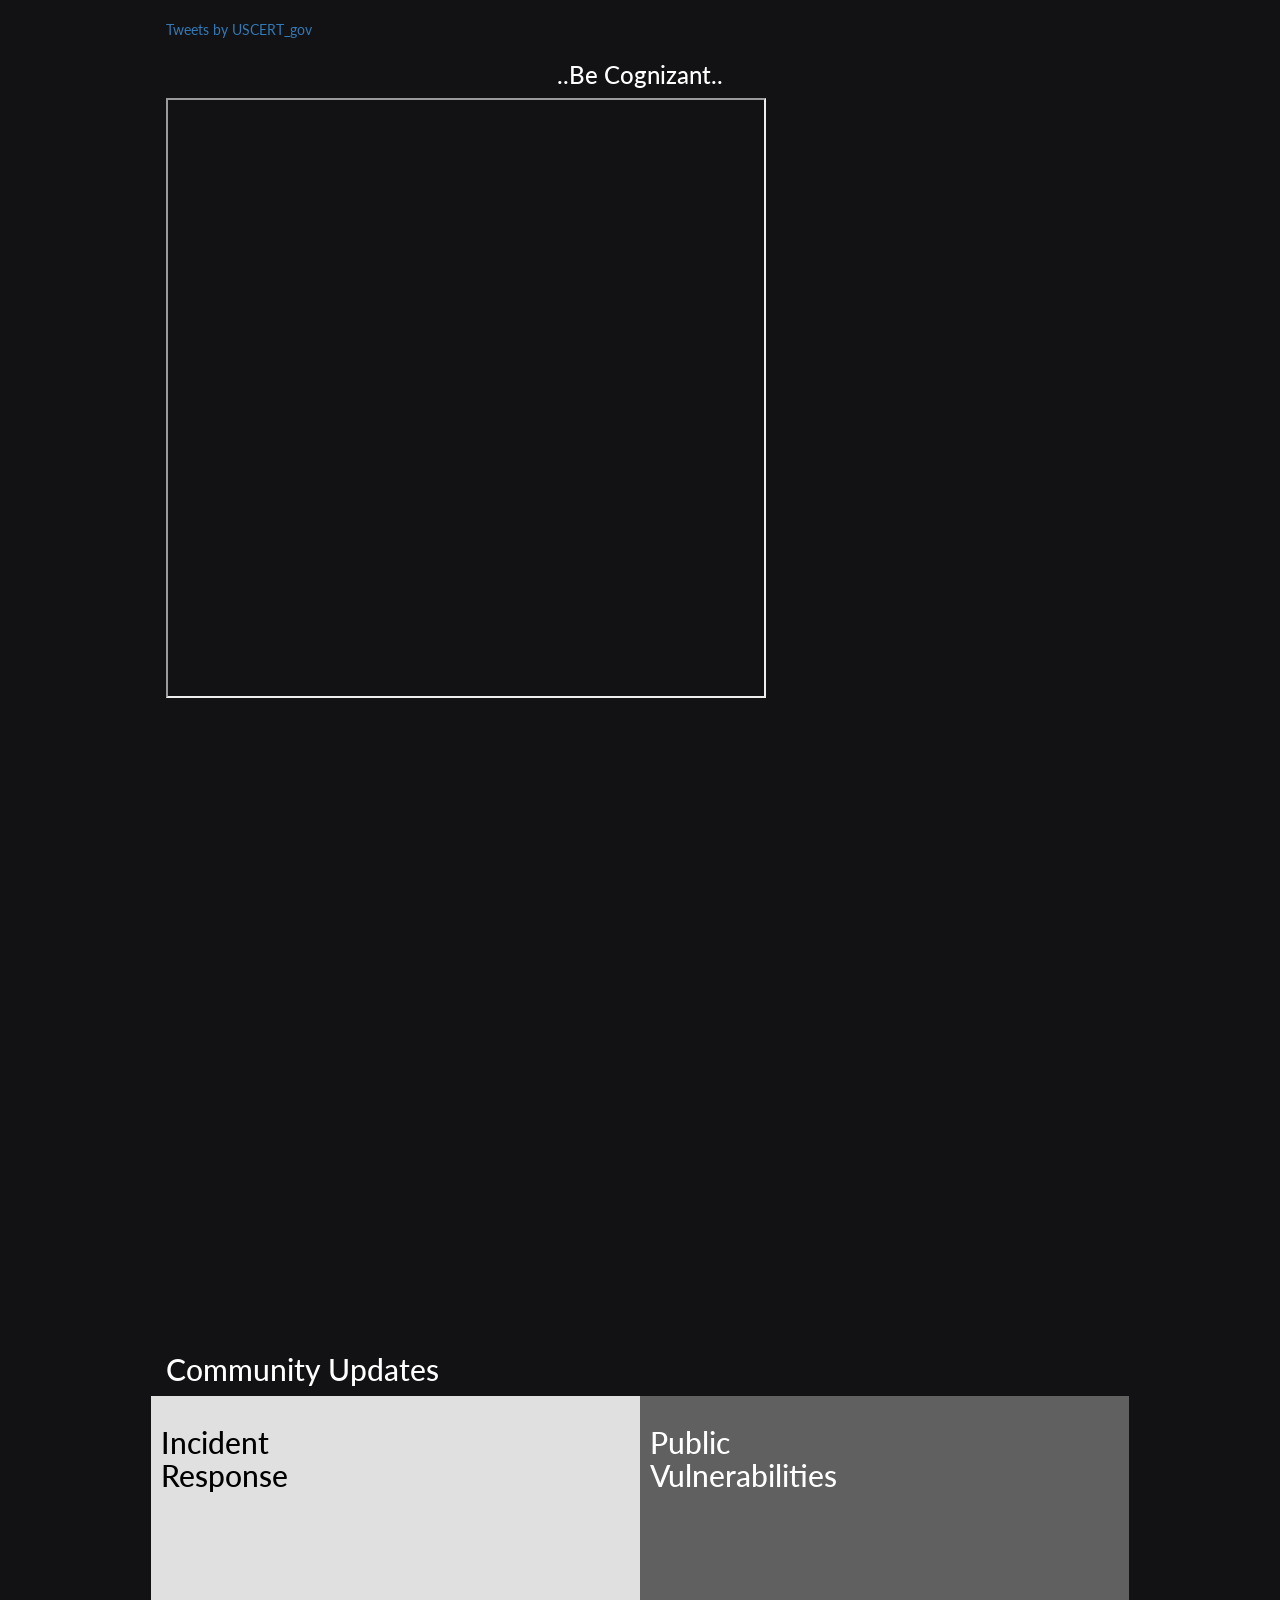
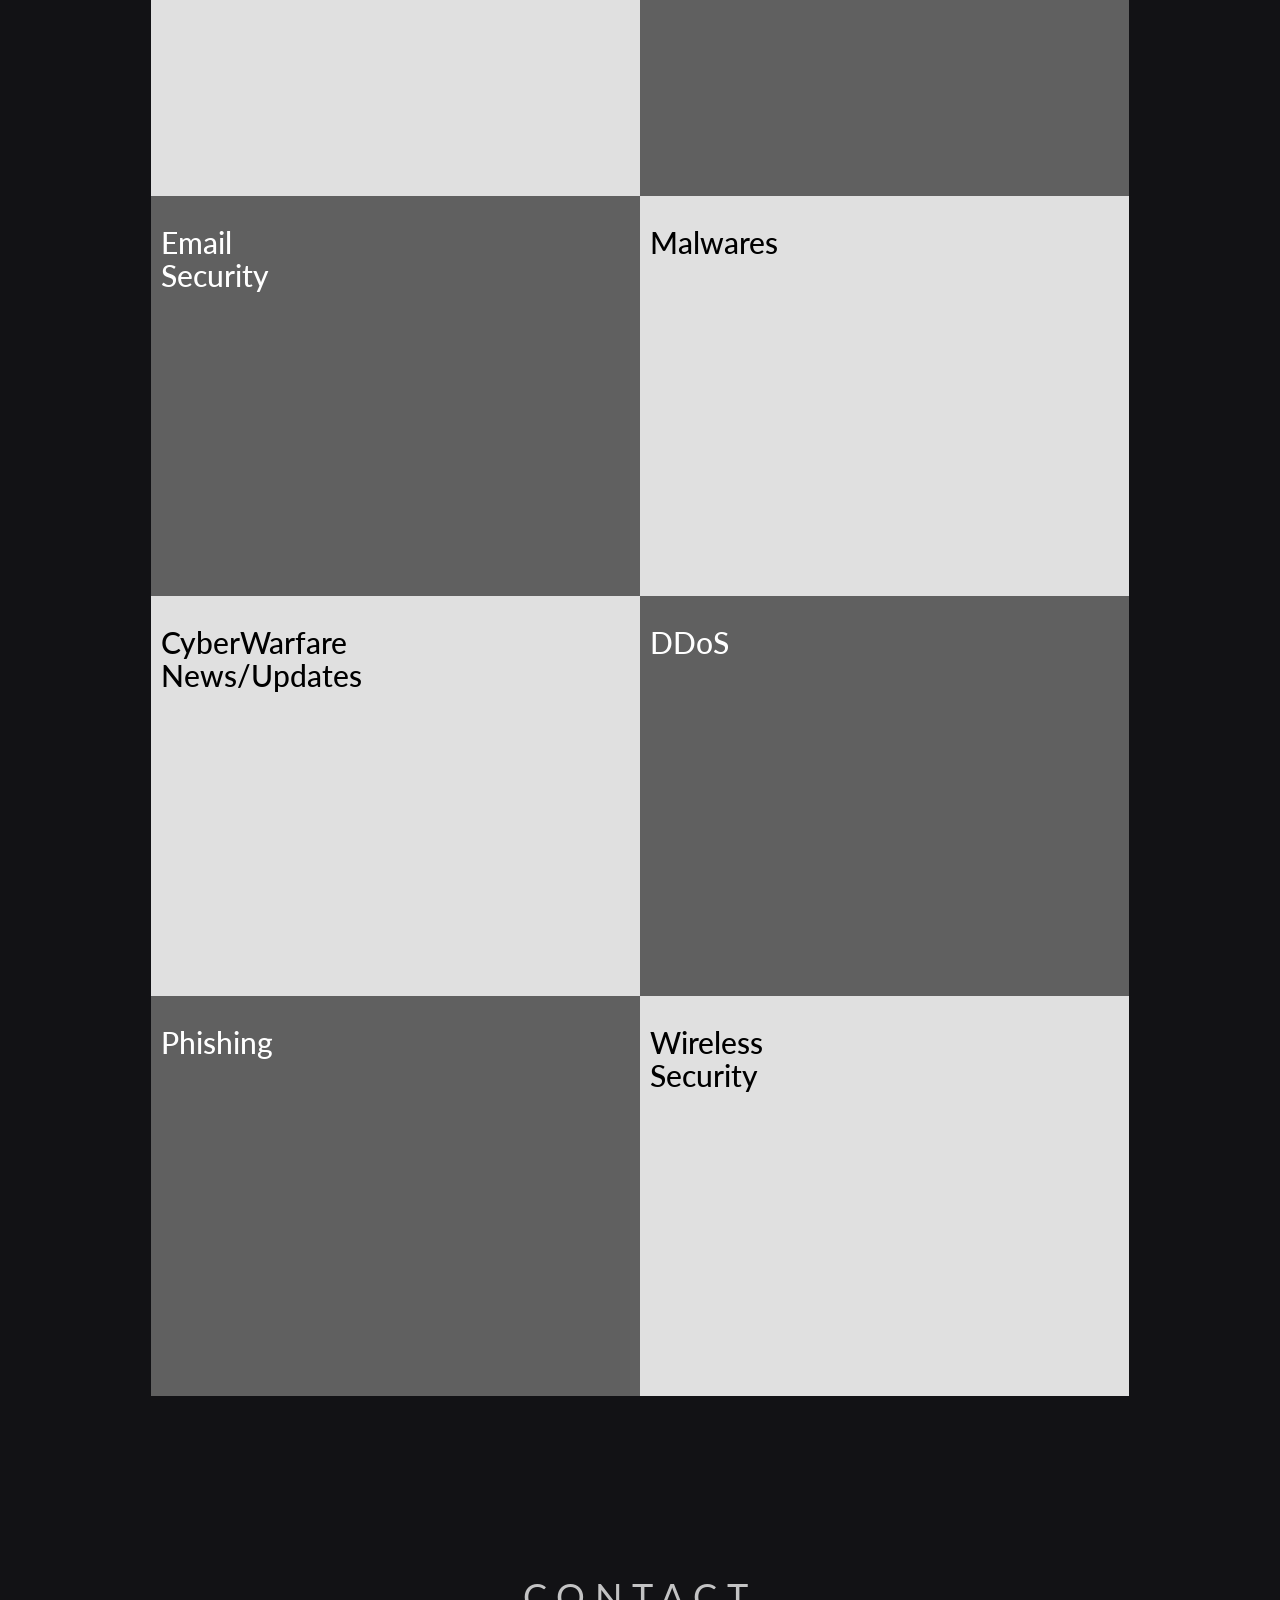
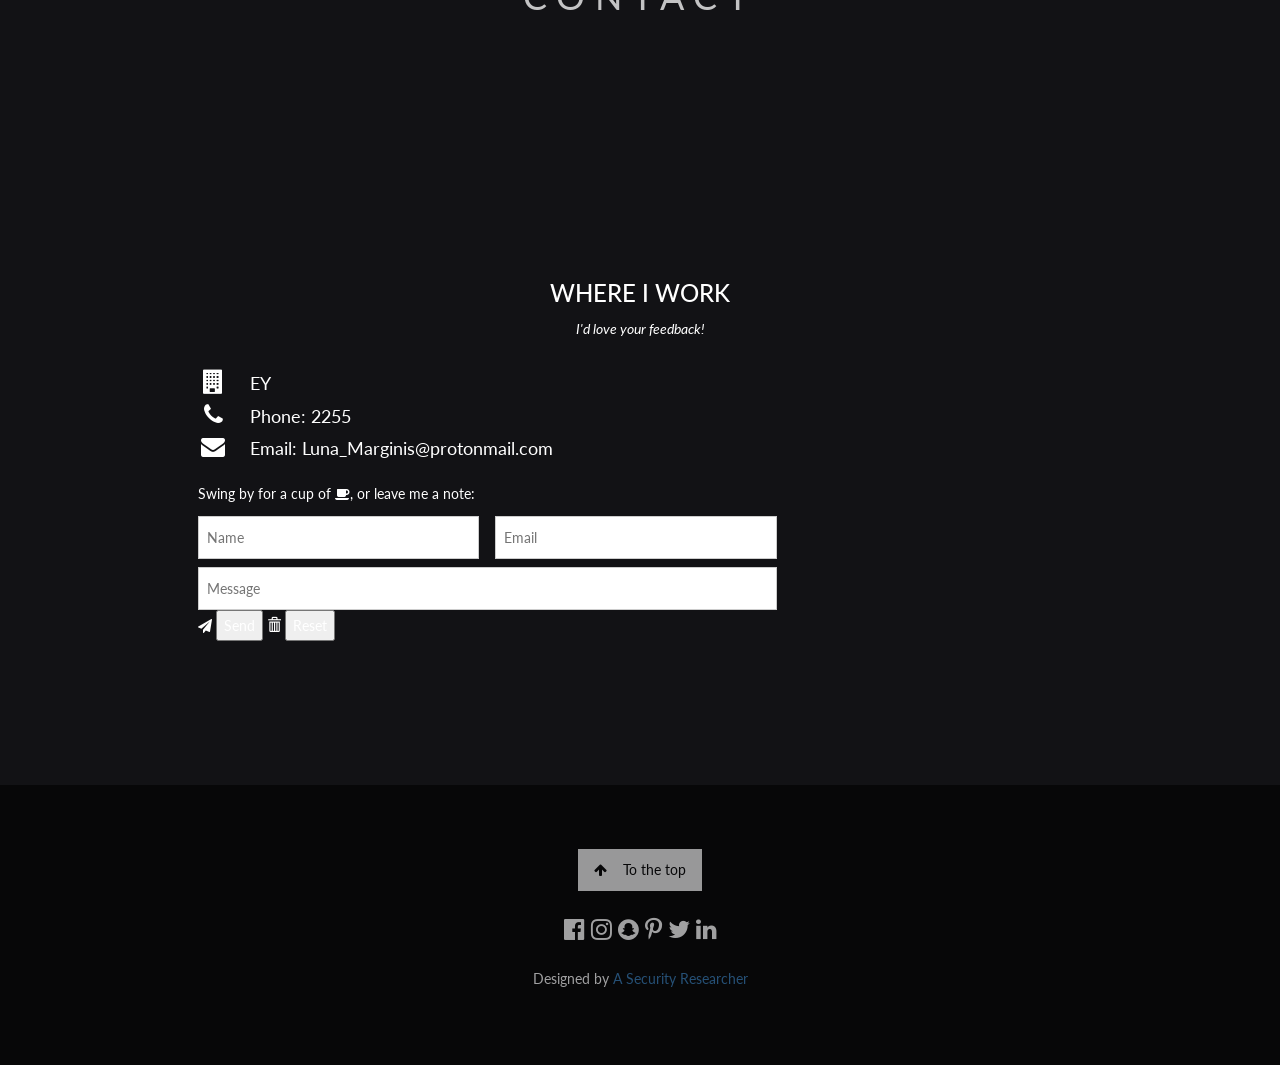
==== commit f9a7e745: "Update index.html" ====
--- a/index.html
+++ b/index.html
@@ -371,7 +371,7 @@
 <!-- Second Parallax Image with Portfolio Text -->
 <div class="bgimg-2 w3-display-container w3-opacity-min">
   <div class="w3-display-middle">
-    <span class="w3-xxlarge w3-text-white w3-wide">CYBER COMMUNITY</span>
+    <span class="w3-xxlarge w3-display-middle w3-text-white w3-wide">CYBER COMMUNITY</span>
   </div>
 </div>
 
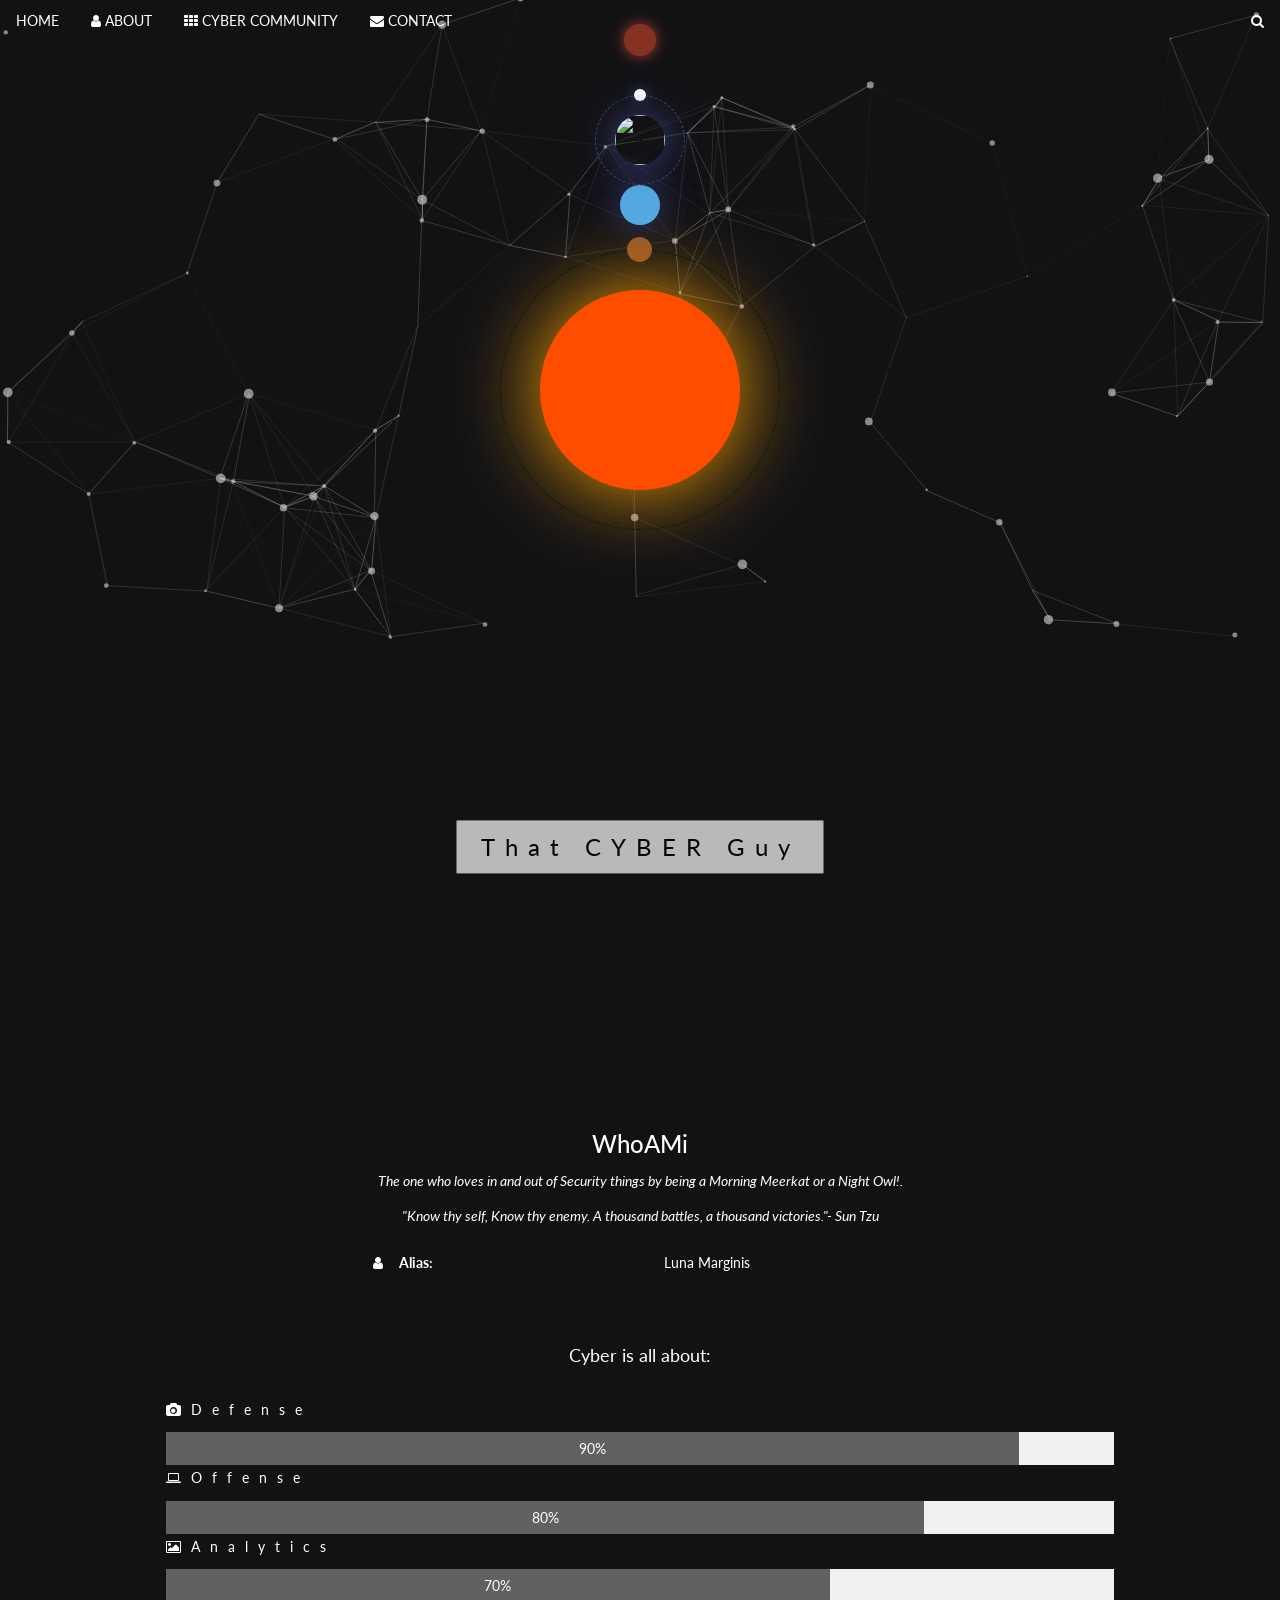
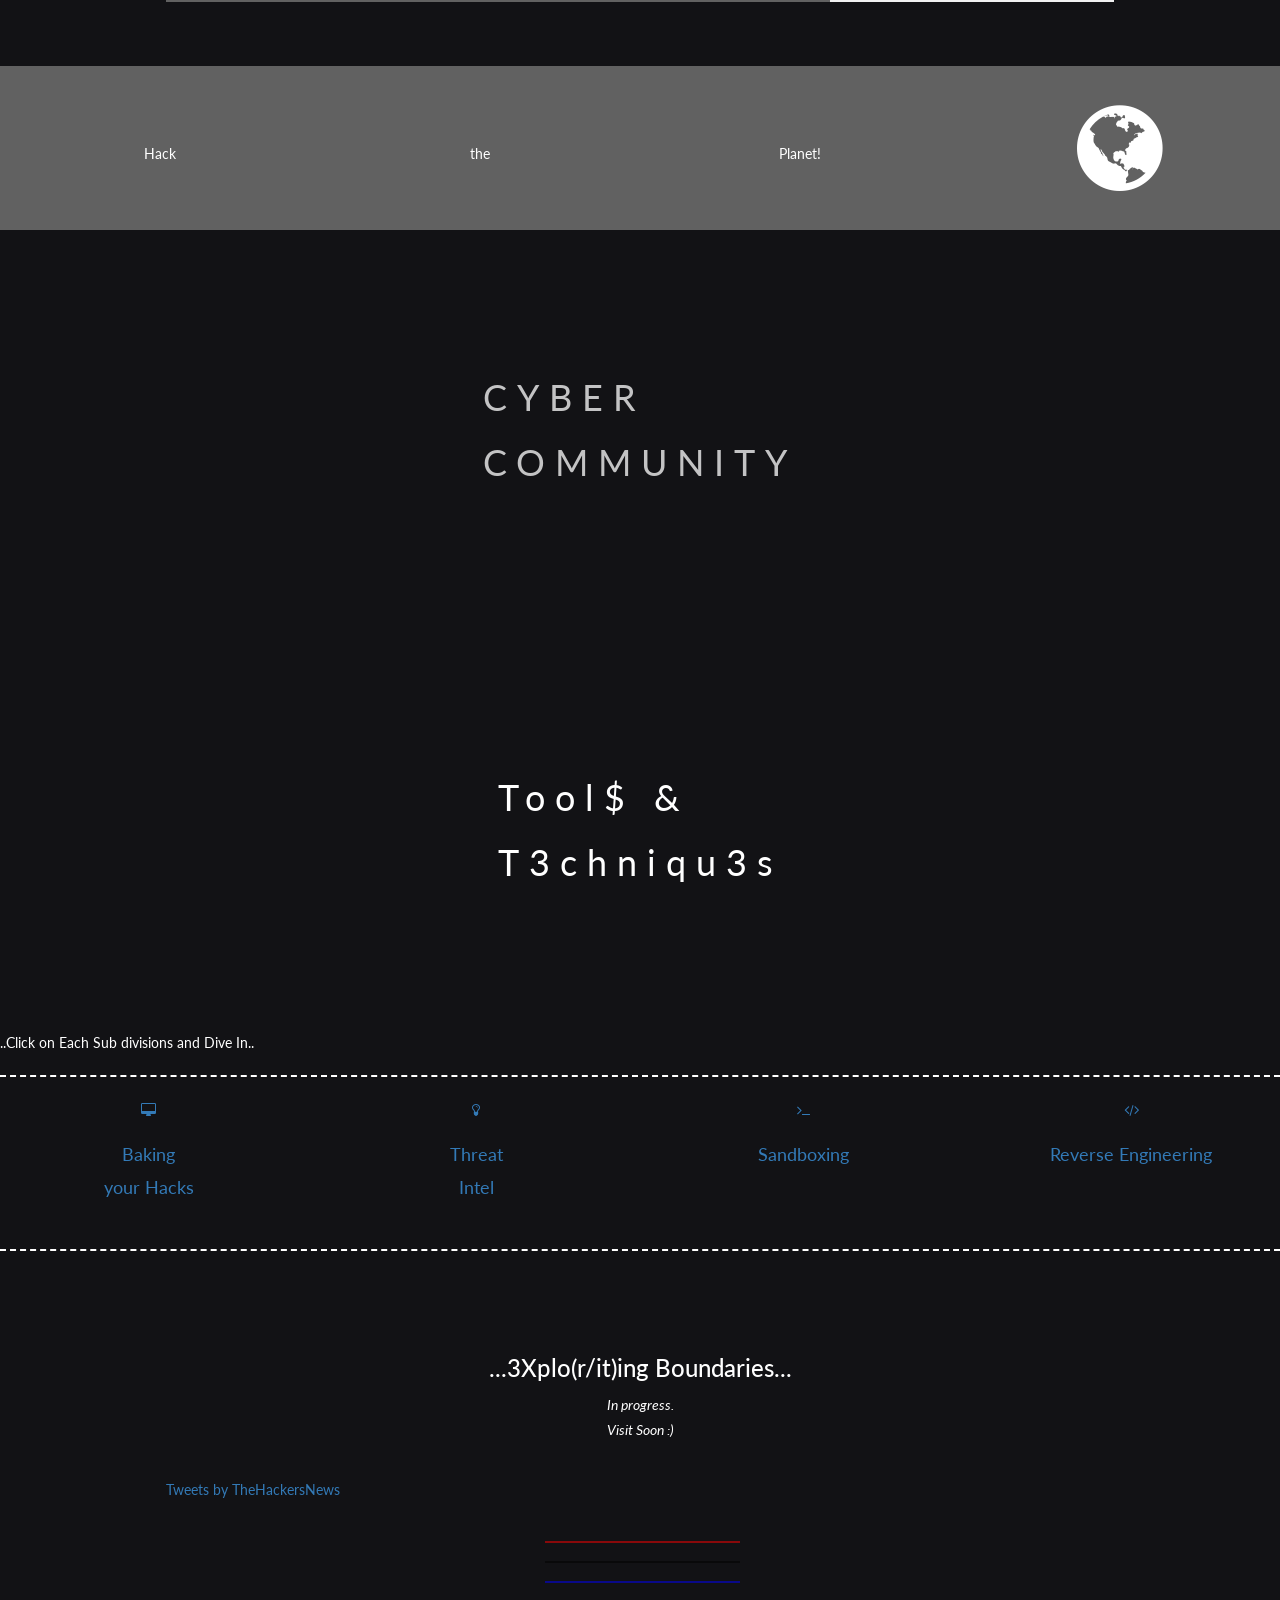
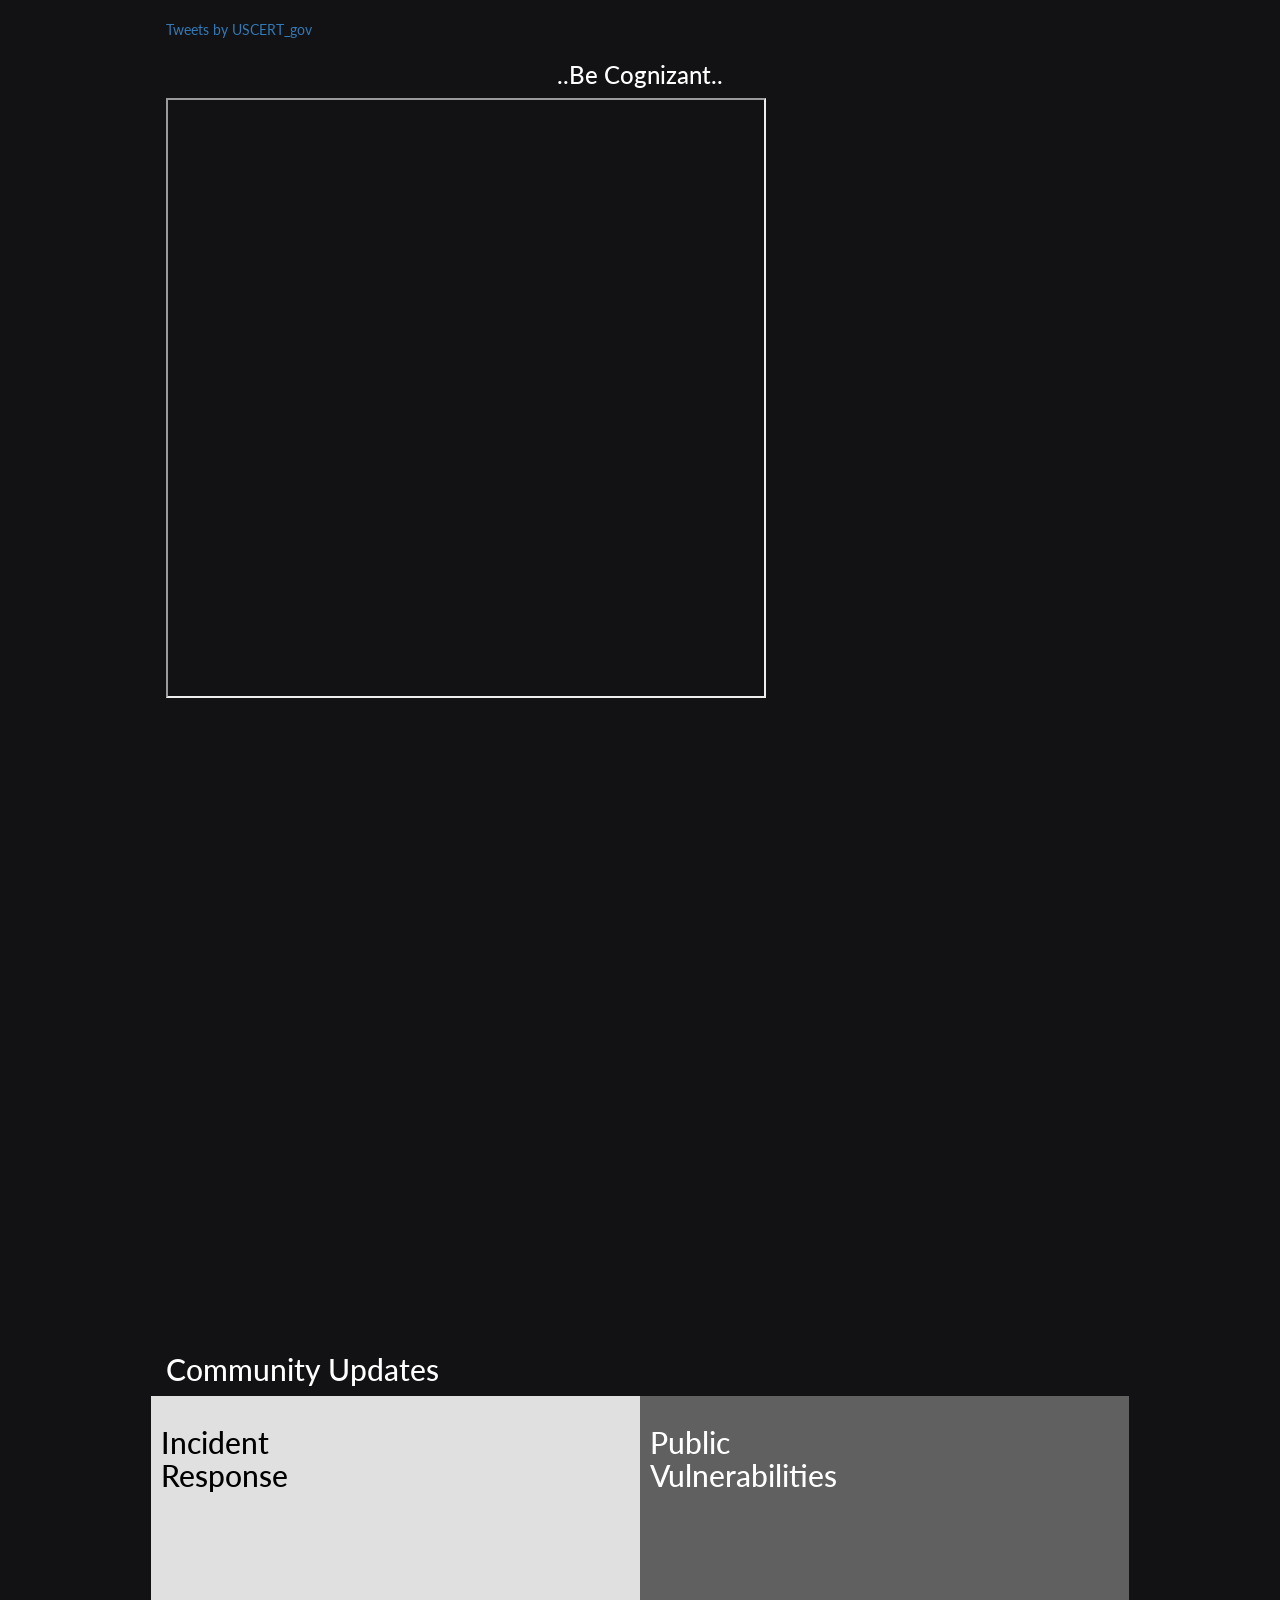
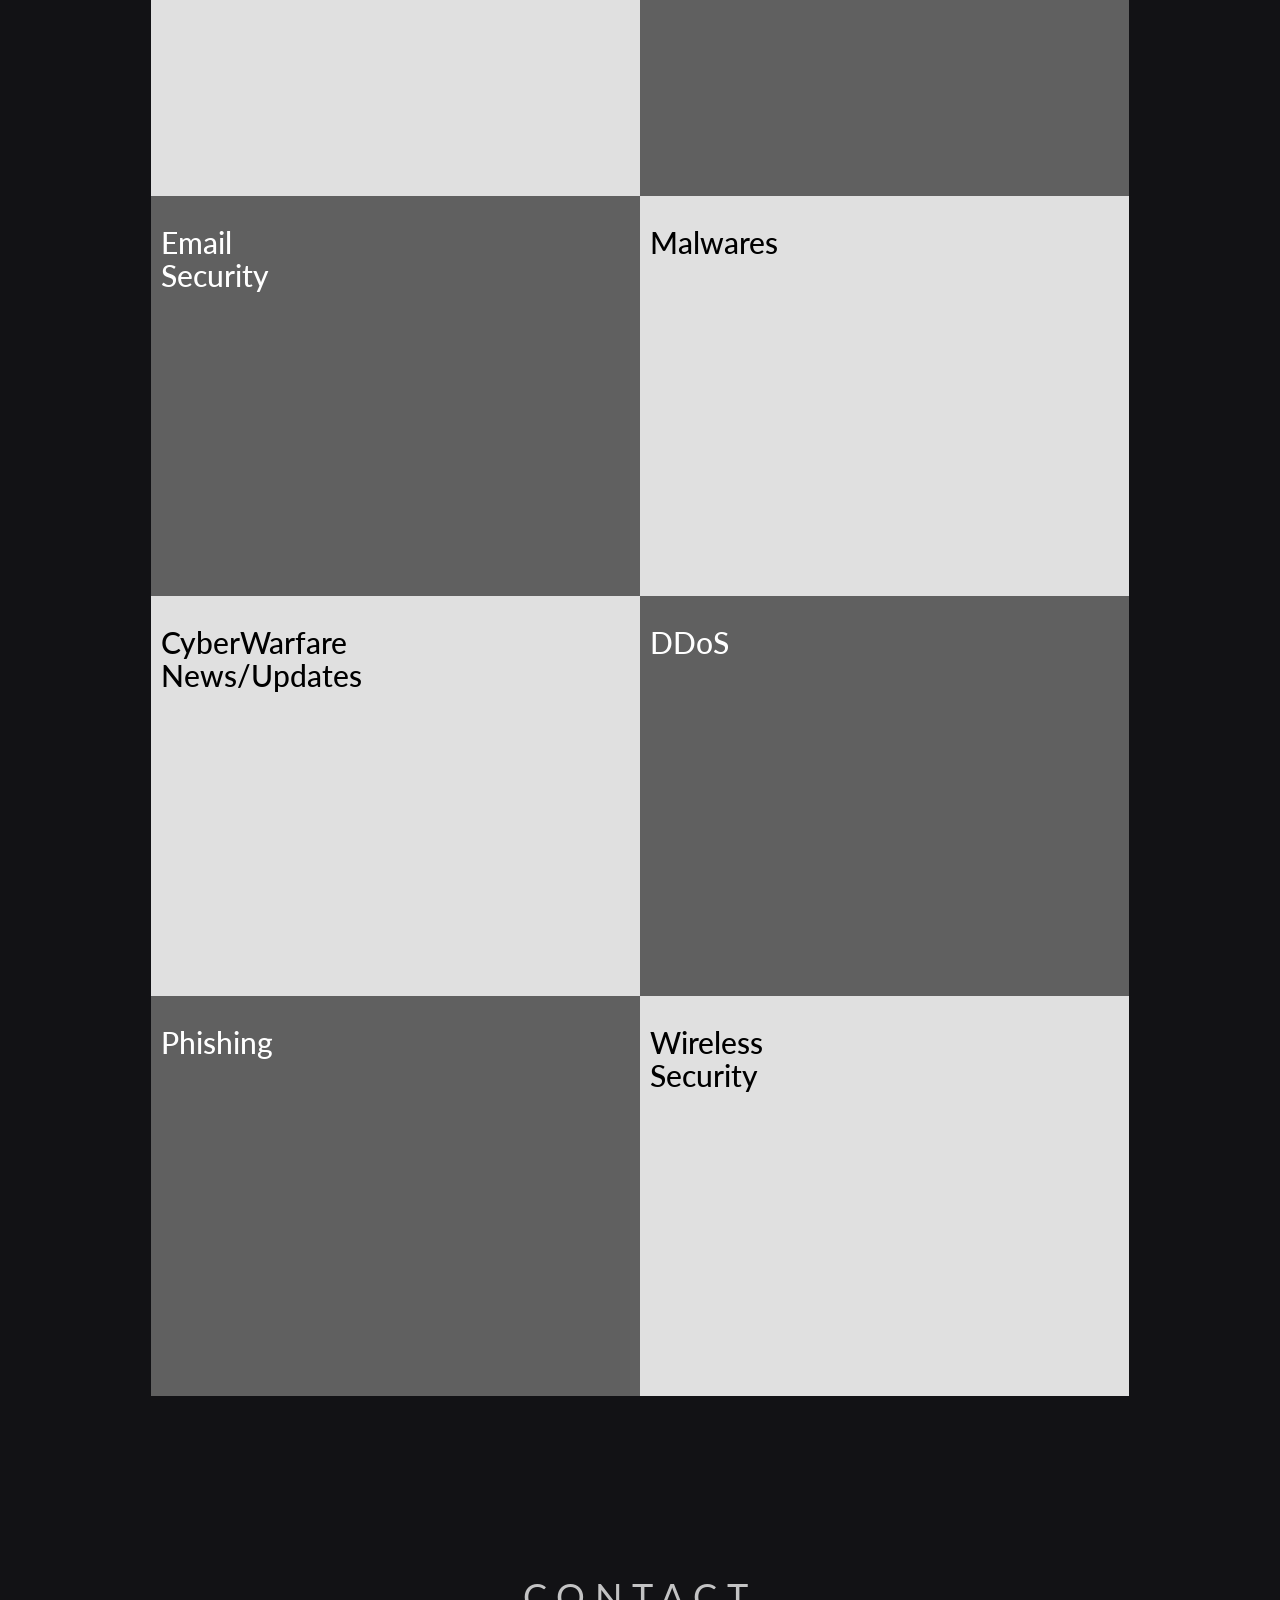
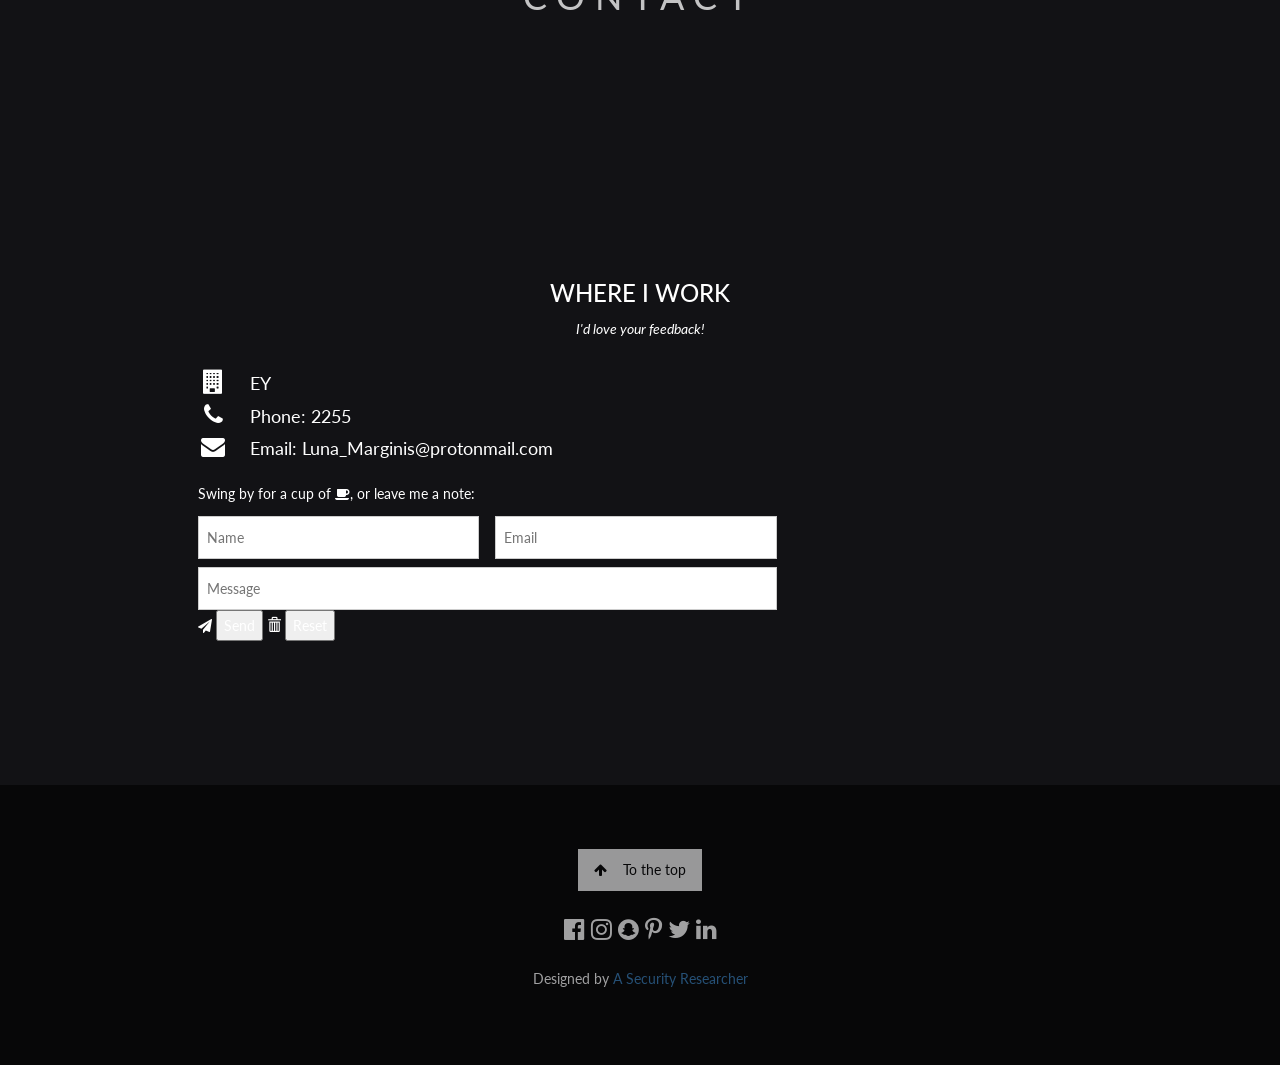
==== commit 92a835c9: "Updated" ====
--- a/index.html
+++ b/index.html
@@ -401,7 +401,7 @@
                               </div>
                                
 							   <div class="col-md-3 animate-box" data-animate-effect="fadeInRight">
-                                 <a href="Thintel.html" target="_blank">
+                                 <a href="thintel.html" target="_blank">
                                     <div class="w3-center services color-2">
                                        <span class="icon2"><i class="fa fa-lightbulb-o"></i></span>
                                        <br><p class="w3-large w3-center w3-padding-16">Threat <br> Intel</p>
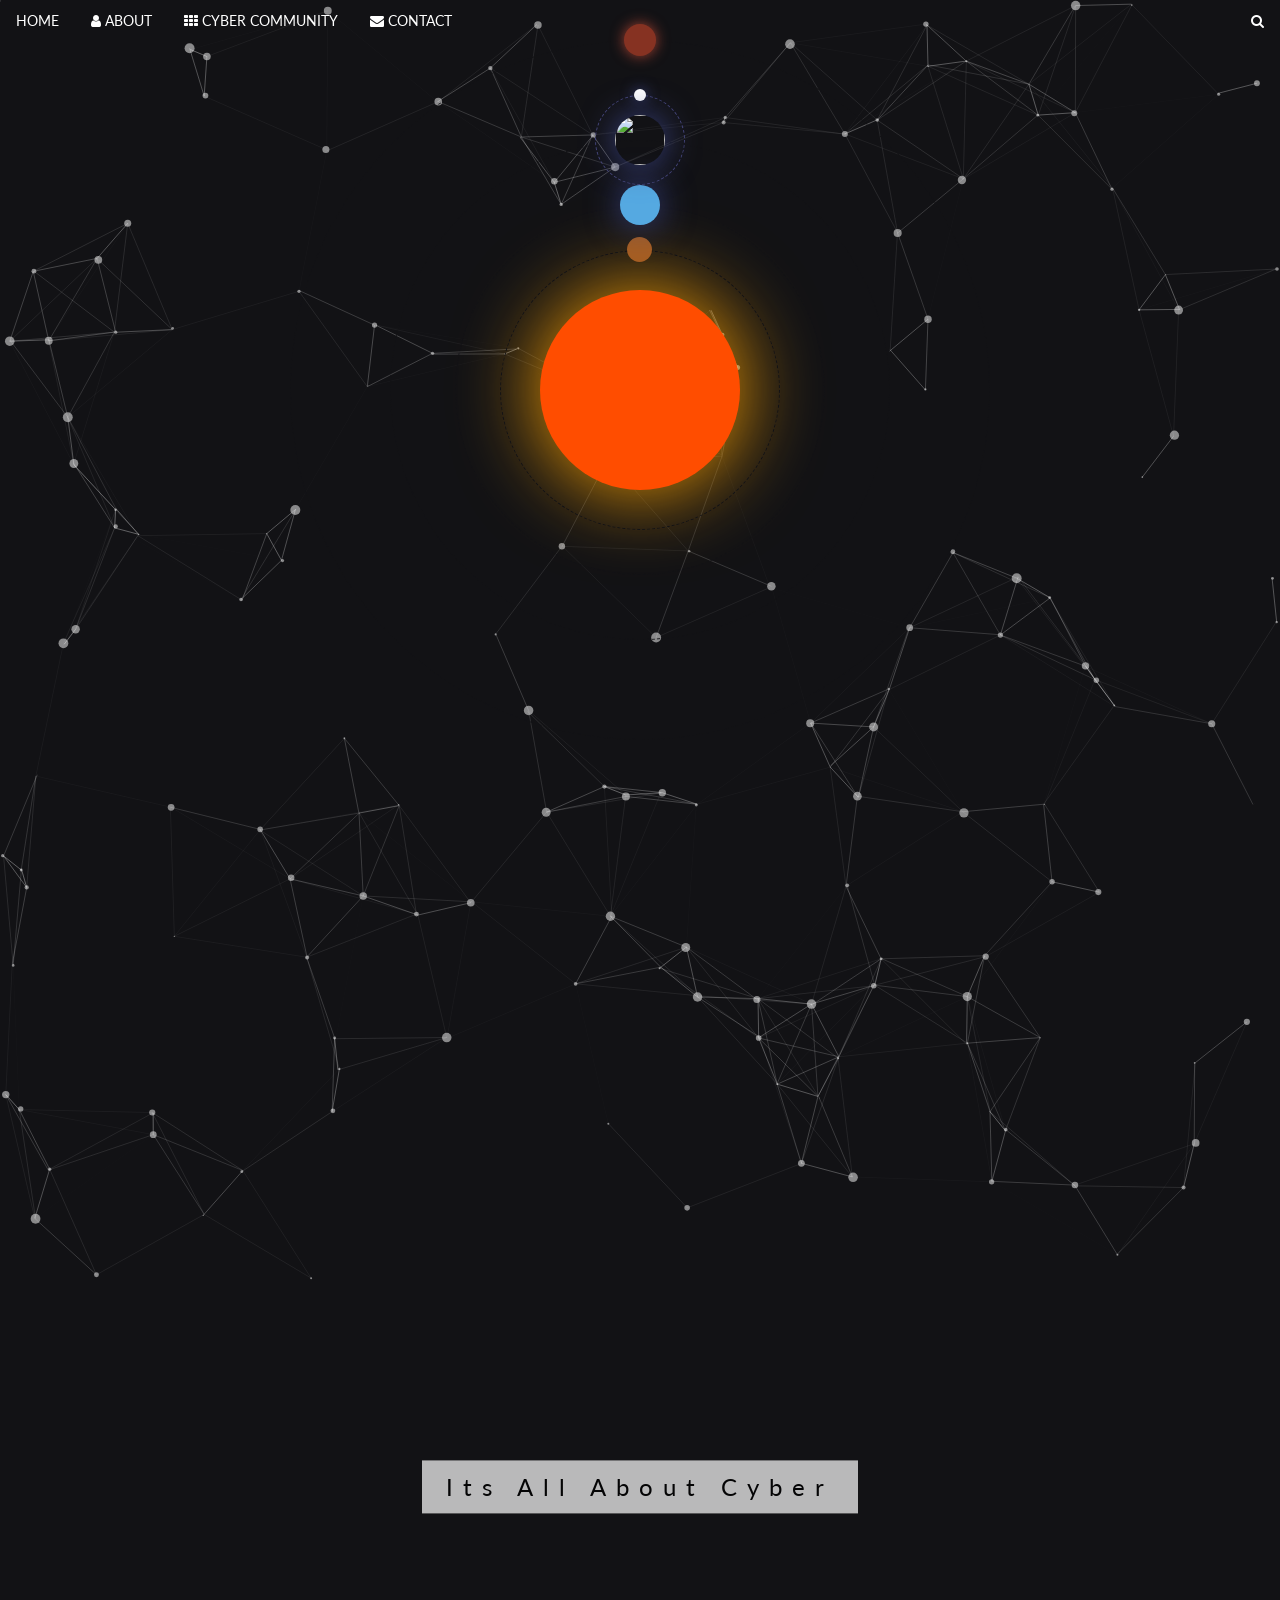
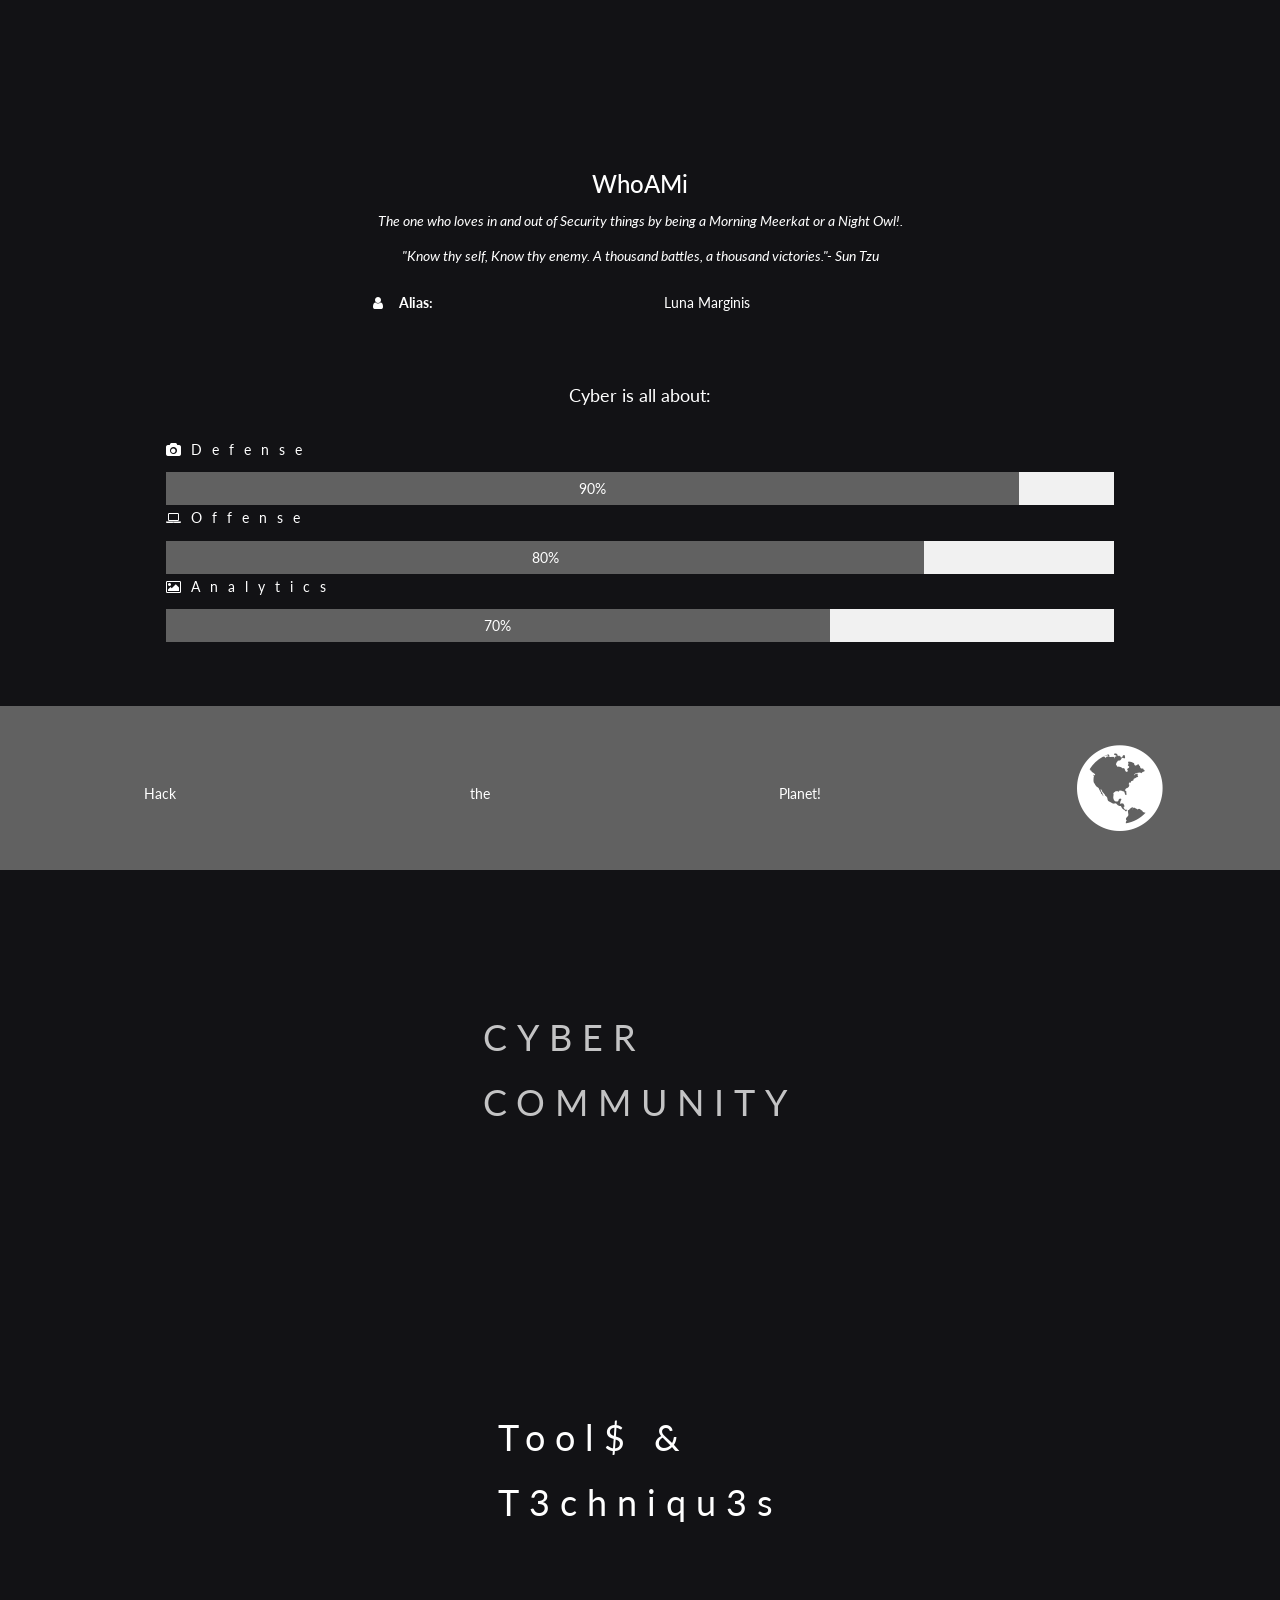
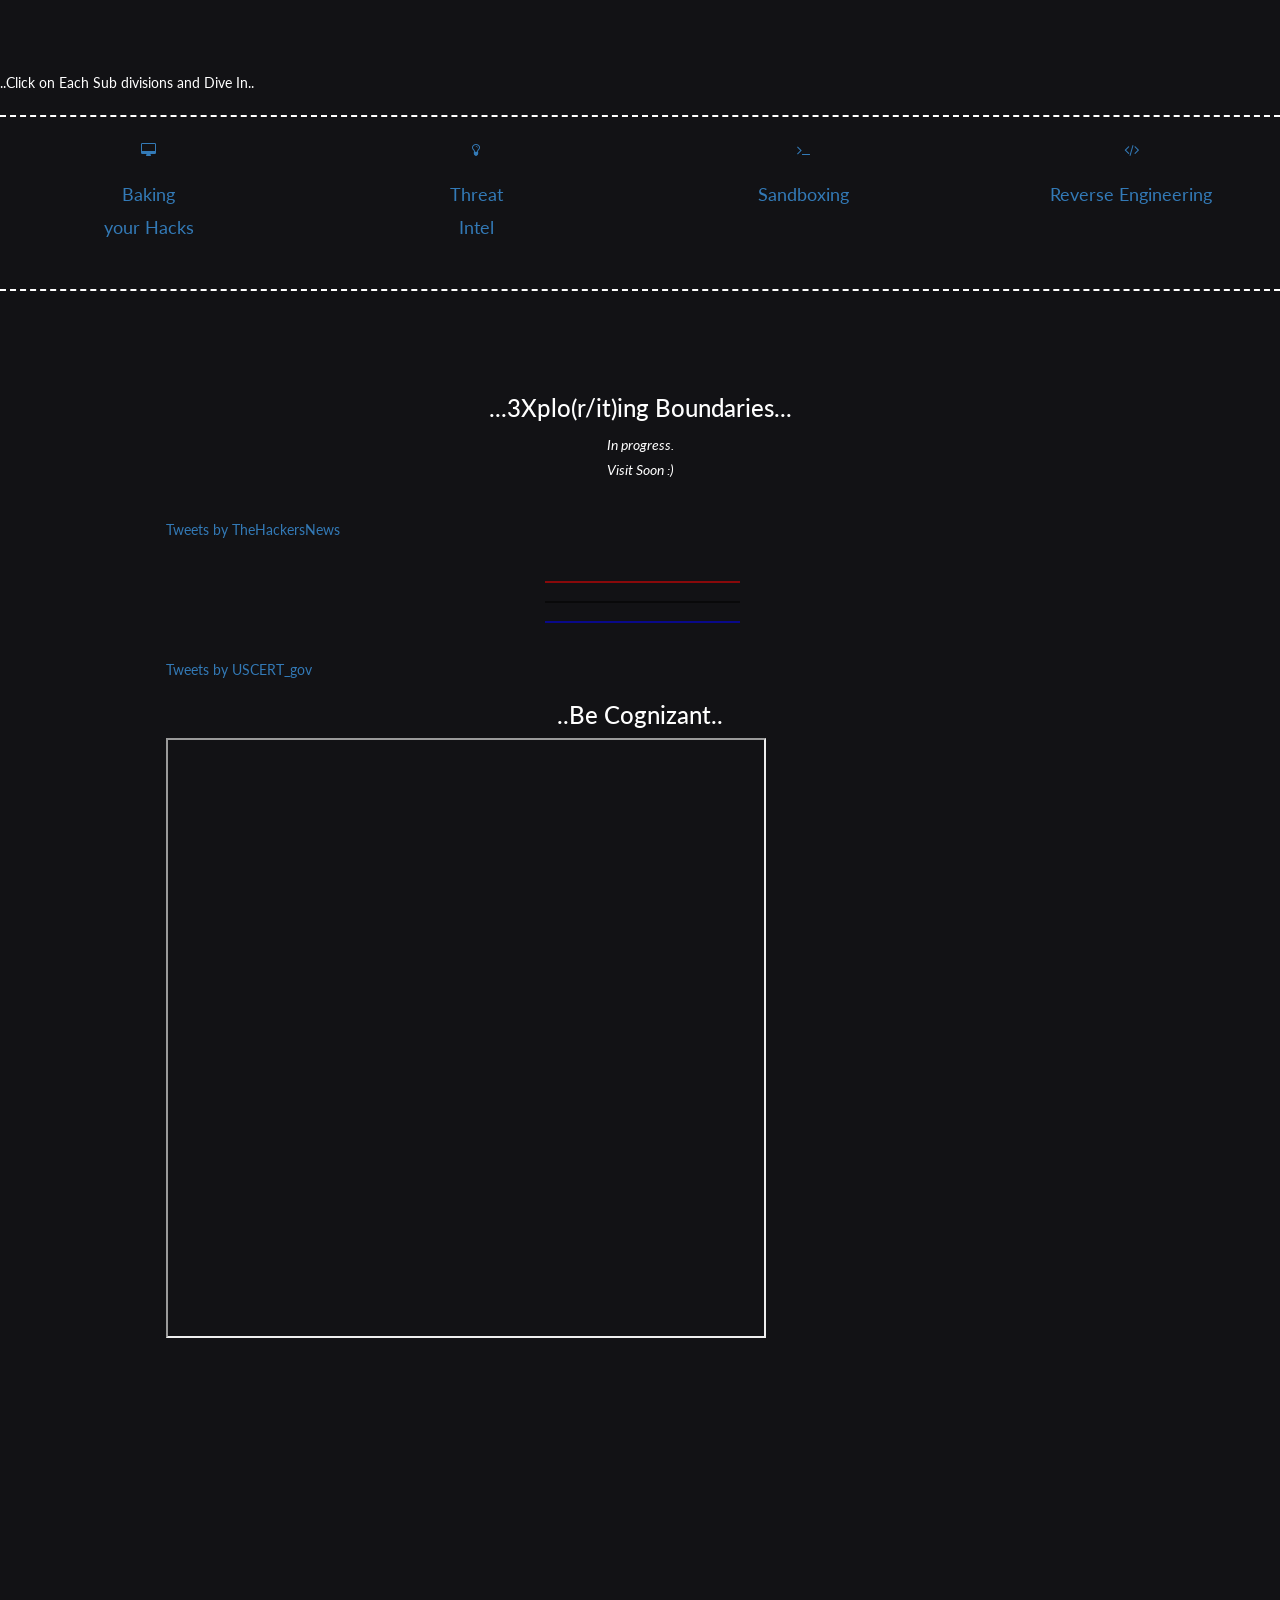
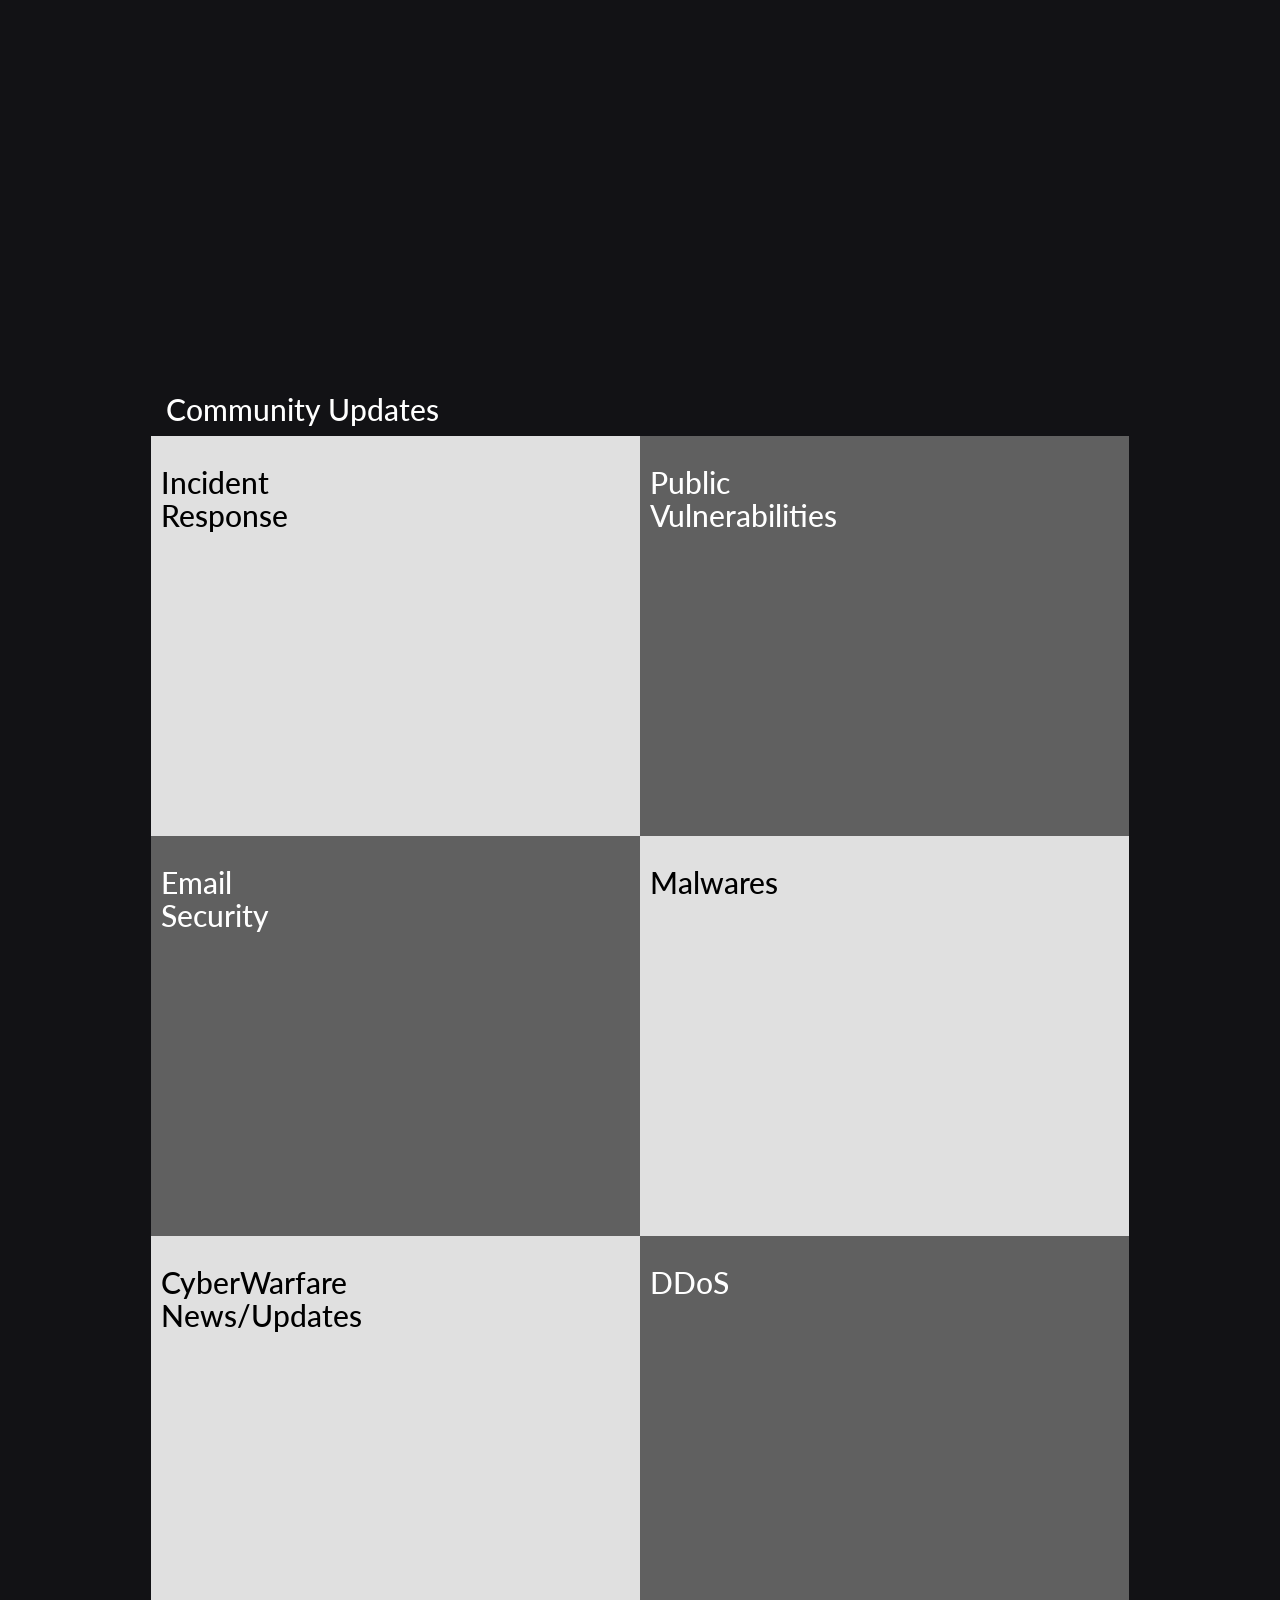
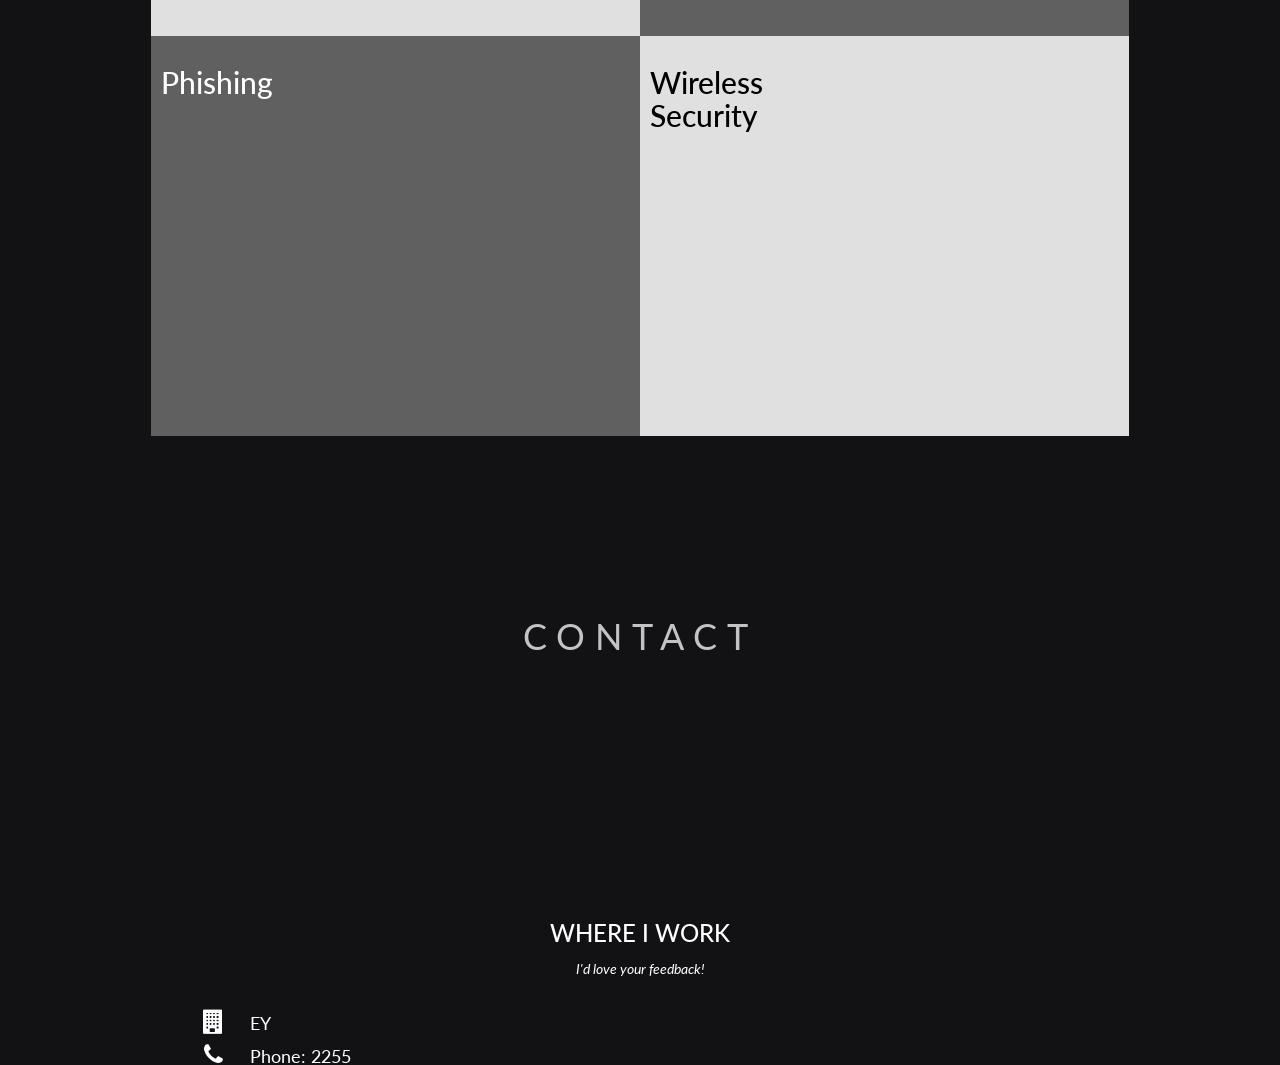
==== commit 84315fe3: "Update index.html" ====
--- a/index.html
+++ b/index.html
@@ -316,7 +316,7 @@
 <!-- First Parallax Image with Logo Text -->
 <div class="bgimg-1 w3-display-container w3-opacity-min" id="home">
   <div class="w3-display-middle" style="white-space:nowrap;">
-    <span class="w3-center w3-padding-large w3-light-grey w3-xlarge w3-wide w3-animate-opacity">That <span class="w3-xlarge">CYBER</span> Guy</span>
+    <span class="w3-center w3-padding-large w3-light-grey w3-xlarge w3-wide w3-animate-opacity">Its <span class="w3-xlarge">All About</span> Cyber</span>
   </div>
 </div>
 
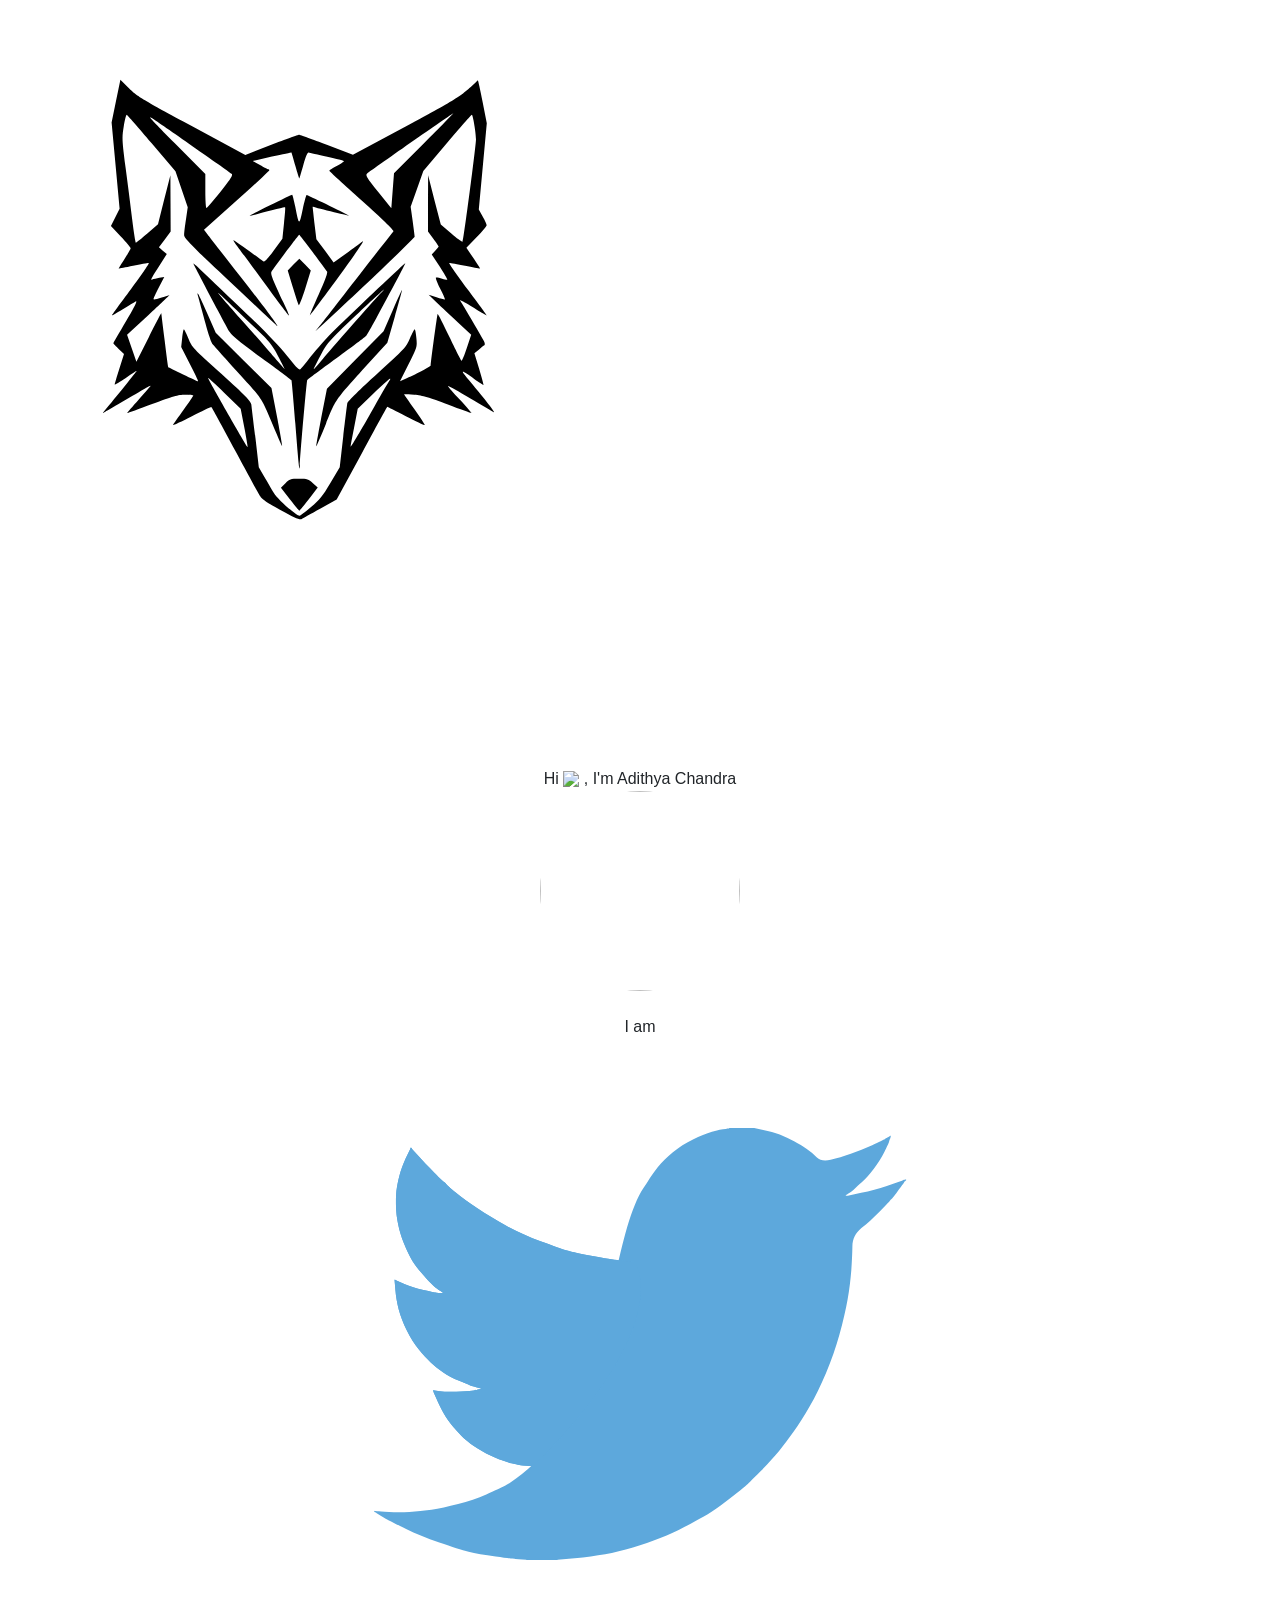
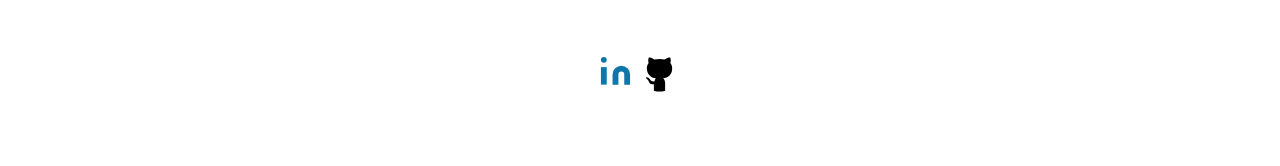
==== commit dfc99770: "Update index.html" ====
--- a/index.html
+++ b/index.html
@@ -1,584 +1,297 @@
 <!DOCTYPE html>
-<html>
-<title>Coucou!</title>
-<meta charset="UTF-8">
-<meta name="viewport" content="width=device-width, initial-scale=1">
-<link rel="stylesheet" href="https://www.w3schools.com/w3css/4/w3.css">
-<link rel="stylesheet" href="https://fonts.googleapis.com/css?family=Lato">
-<link rel="stylesheet" href="https://cdnjs.cloudflare.com/ajax/libs/font-awesome/4.7.0/css/font-awesome.min.css">
-<link rel="stylesheet" href="https://maxcdn.bootstrapcdn.com/bootstrap/3.3.6/css/bootstrap.min.css">
+<html lang="en">
 
 <head>
-
-<link rel="icon" type="image/png" href="favicon.png">
-
-</head>
-
-
-
+    <title>Adithya Chandra | Home</title>
+    <meta charset="UTF-8">
+    <meta name="viewport" content="width=device-width, initial-scale=1.0">
+    <meta name="keywords" content="Adithya Chandra, CyberSecurity, Threat Detection, Vulnerability Assessment, Detection Engineering" />
+    <meta name="description" content="This is my personal website, where I help the cybersec community to grow." />
+    <!-- Robot.txt -->
+    <meta name="robots" content="index,follow" />
+    <meta name="Googlebot" content="index,follow" />
+    <meta name="AdsBot-Google" content="index,follow" />
+    <meta property="og:site_name" content="https://lunamarginis.github.io/">
+    <meta property="og:title" content="Adithya Chandra | Home">
+    <meta property="og:description" content="This is my personal website, where I help the cybersec community to grow.">
+    <meta property="og:type" content="website">
+    <meta property="og:url" content="https://lunamarginis.github.io/">
+    <meta name="twitter:card" content="summary">
+    <meta name="twitter:site" content="https://lunamarginis.github.io/">
+    <meta name="application-name" content="Adithya Chandra | Home" />
+    <meta name="apple-mobile-web-app-title" content="Adithya Chandra | Home" />
+    <meta name="summary" content="This is my personal website, where I help the cybersec community to grow." />
 	
-	
-<style>
-
-body,h1,h2,h3,h4,h5,h6 {font-family: "Lato", sans-serif;}
-body, html {
-  height: 100%;
-  color: #fff;
-  line-height: 1.8;
-  
-}
-
-/* Create a Parallax Effect */
-.bgimg-1, .bgimg-2, .bgimg-3 {
-  background-attachment: fixed;
-  background-position: center;
-  background-repeat: no-repeat;
-  background-size: cover;
-}
-
-/* First image (Logo. Full height) */
-.bgimg-1 {
-  background-image: url('/w3images/parallax1.jpg');
-  min-height: 100%;
-}
-
-/* Second image (Portfolio) */
-.bgimg-2 {
-  background-image: url("/w3images/parallax2.jpg");
-  min-height: 400px;
-}
-
-/* Third image (Contact) */
-.bgimg-3 {
-  background-image: url("/w3images/parallax3.jpg");
-  min-height: 400px;
-}
-
-.w3-wide {letter-spacing: 10px;}
-.w3-hover-opacity {cursor: pointer;}
-
-/* Turn off parallax scrolling for tablets and phones */
-@media only screen and (max-device-width: 1600px) {
-  .bgimg-1, .bgimg-2, .bgimg-3 {
-    background-attachment: scroll;
-    min-height: 400px;
-  }
-}
-  
-</style>
-
- <!-- solar system -->
-<div class="w3-content w3-container">
- <div class="w3-display-topmiddle">
- <div class="solar-system">
-  <div id="sun"></div>
- 
-  <div class="orbit mercury-orbit"></div>
-  <div class="mercury-spin">
-    <div id="mercury"></div>
-  </div>
-
-  <div class="orbit venus-orbit"></div>
-  <div class="venus-spin">
-    <div id="venus"></div>
-  </div>
-
-  <div class="orbit earth-orbit"></div>
-  <div class="earth-spin">
-    <div class="orbit moon-orbit"></div>
-    <div class="moon-spin">
-      <div id="moon"></div>
+    <!--For Dark/Light mode Toggle-->
+    <script src="https://code.iconify.design/1/1.0.4/iconify.min.js"></script>
+    <!--Import Google Icon Font-->
+    <link rel="stylesheet" href="https://maxcdn.bootstrapcdn.com/bootstrap/4.5.0/css/bootstrap.min.css" />
+    <link href="https://fonts.googleapis.com/css2?family=Poppins:wght@200;300&display=swap" rel="stylesheet">
+    <script src='https://kit.fontawesome.com/a076d05399.js'></script>
+    <link rel="stylesheet" href="assets/css/preloader.css">
+    <link rel="stylesheet" href="assets/css/home.css">
+    <link rel="stylesheet" href="assets/css/style.css">
+    <!-- Favicon -->
+    <link id='favicon' rel="shortcut icon" href="assets/images/favicon.png" type="image/x-png">
+    <!-- Font awesome icons -->
+    <link rel="stylesheet" href="https://cdnjs.cloudflare.com/ajax/libs/font-awesome/5.15.1/css/all.min.css" integrity="sha512-+4zCK9k+qNFUR5X+cKL9EIR+ZOhtIloNl9GIKS57V1MyNsYpYcUrUeQc9vNfzsWfV28IaLL3i96P9sdNyeRssA==" crossorigin="anonymous" />
+    <link rel="stylesheet" href="https://cdn.jsdelivr.net/gh/jpswalsh/academicons@1/css/academicons.min.css">
+    <script defer src="./assets/js/dynamicTitle.js"></script>
+    <!-- Global site tag (gtag.js) - Google Analytics -->
+	<script async src="https://www.googletagmanager.com/gtag/js?id=G-FK5D6Z794W"></script>
+	<script>
+ 	 window.dataLayer = window.dataLayer || [];
+  	function gtag(){dataLayer.push(arguments);}
+  	gtag('js', new Date());
+
+  	gtag('config', 'G-FK5D6Z794W');
+	</script>
+     </head>
+
+<body class="no-scroll-preload">
+    <!-- loader -->
+    <div class="loader-container">
+        <svg
+          xmlns="http://www.w3.org/2000/svg"
+          width="449.000000pt"
+          height="470.000000pt"
+          viewBox="0 0 449.000000 470.000000"
+          preserveAspectRatio="xMidYMid meet"
+        >
+          <g
+            transform="translate(0.000000,470.000000) scale(0.100000,-0.100000)"
+            class="wolf-path"
+          >
+            <path
+              d="M870 3942 l-33 -160 30 -324 30 -323 -32 -65 -33 -65 74 -78 c41 -43
+  74 -83 74 -88 0 -5 -20 -40 -45 -79 -25 -39 -45 -72 -45 -74 0 -1 48 8 108 21
+  59 13 112 22 118 21 6 -2 -54 -90 -133 -196 -78 -105 -143 -194 -143 -197 0
+  -2 35 18 78 44 42 26 87 53 99 60 16 8 -4 -33 -72 -149 -52 -89 -95 -163 -95
+  -165 0 -2 18 -21 40 -42 l40 -38 -35 -110 c-19 -60 -35 -114 -35 -118 0 -5 36
+  17 81 47 44 31 83 56 85 56 3 0 -156 -198 -245 -304 -15 -18 -15 -19 9 -4 14
+  9 81 48 150 88 69 40 140 81 157 92 18 11 33 17 33 15 0 -3 -40 -49 -89 -103
+  -49 -55 -88 -100 -87 -102 2 -1 86 29 187 68 157 59 193 70 247 70 34 0 62 -3
+  62 -6 0 -3 -33 -52 -73 -107 -40 -56 -76 -107 -80 -113 -3 -6 59 22 139 63 80
+  41 147 73 149 71 5 -5 39 -67 187 -341 77 -144 153 -283 167 -308 23 -42 39
+  -54 164 -124 103 -57 144 -75 157 -69 9 5 73 40 141 78 l124 69 189 348 c103
+  192 189 349 191 349 1 0 64 -32 139 -71 76 -39 139 -69 142 -67 2 3 -32 55
+  -76 117 -44 61 -80 113 -80 114 0 1 35 -1 78 -4 61 -5 112 -20 251 -73 96 -37
+  175 -65 177 -64 1 2 -38 47 -88 101 -50 54 -89 99 -87 101 2 2 76 -39 164 -91
+  88 -51 169 -99 179 -105 18 -9 -67 99 -204 261 -49 59 -39 57 59 -13 36 -25
+  66 -44 67 -43 2 2 -13 56 -32 120 l-36 117 33 27 c17 16 36 31 42 34 5 4 4 16
+  -3 30 -16 31 -148 256 -169 288 -15 24 -15 24 9 11 14 -7 60 -35 103 -61 42
+  -26 77 -46 77 -43 0 2 -65 91 -145 197 -79 105 -140 193 -136 195 4 1 58 -8
+  119 -21 62 -13 112 -22 112 -20 0 2 -23 38 -51 79 l-51 76 76 78 c42 43 76 83
+  76 91 0 7 -13 36 -30 65 l-29 53 30 323 30 323 -32 163 c-17 89 -33 161 -35
+  160 -127 -122 -140 -130 -538 -345 l-399 -214 -196 76 c-108 41 -202 75 -208
+  75 -7 0 -100 -34 -208 -76 l-195 -76 -402 217 c-367 197 -409 222 -469 281
+  l-66 65 -33 -159z m600 -357 c140 -97 261 -182 268 -189 10 -10 -6 -36 -84
+  -134 -54 -67 -101 -122 -106 -122 -4 0 -8 57 -8 127 l0 128 -227 229 c-190
+  190 -217 221 -163 183 36 -24 180 -124 320 -222z m1710 40 l-225 -225 -10
+  -131 -10 -131 -98 122 c-83 102 -97 125 -85 136 15 15 641 453 648 454 3 0
+  -96 -101 -220 -225z m-2044 3 l180 -213 46 -135 46 -135 -13 -90 c-8 -49 -14
+  -102 -14 -117 -1 -22 50 -75 322 -330 177 -167 344 -324 371 -349 31 -28 -50
+  83 -220 301 -148 190 -282 361 -297 381 l-27 35 245 220 c135 120 245 222 245
+  227 0 4 -3 7 -7 7 -5 0 -33 14 -63 32 l-55 31 145 33 c80 18 146 31 146 31 1
+  -1 14 -46 29 -100 15 -53 29 -96 30 -95 2 2 15 47 30 101 19 66 32 96 40 93 7
+  -2 69 -17 139 -32 69 -15 126 -30 126 -33 0 -3 -25 -19 -55 -36 -30 -16 -55
+  -32 -55 -35 0 -3 110 -104 245 -225 151 -135 241 -223 236 -229 -4 -6 -57 -74
+  -118 -151 -60 -77 -174 -223 -253 -325 -79 -102 -159 -205 -179 -230 l-36 -45
+  60 55 c288 265 685 645 685 654 0 7 -7 60 -15 119 l-15 106 48 135 47 134 179
+  211 c98 116 181 211 185 211 8 0 31 -137 31 -185 0 -48 -92 -759 -100 -768 -4
+  -4 -42 23 -85 61 l-79 68 -48 184 -47 185 -1 -211 0 -210 40 -54 c22 -29 40
+  -56 40 -59 0 -3 -12 -17 -26 -32 l-26 -27 61 -93 c33 -52 58 -95 56 -97 -2 -2
+  -20 1 -39 8 -20 6 -41 10 -46 8 -5 -2 9 -38 31 -81 22 -43 39 -81 36 -83 -2
+  -2 -30 5 -63 16 l-59 20 60 -58 c33 -31 105 -99 160 -150 l99 -93 -33 -99
+  c-18 -55 -36 -98 -40 -95 -4 2 -45 83 -91 179 -46 97 -85 174 -88 171 -3 -3
+  -51 -355 -52 -387 0 -8 -123 -73 -192 -101 l-38 -16 65 129 c64 128 64 129 58
+  194 -3 36 -9 66 -13 66 -3 0 -19 -31 -36 -69 -28 -66 -37 -76 -247 -266 -121
+  -109 -219 -206 -222 -218 -2 -12 -16 -125 -31 -252 l-26 -230 -70 -118 c-60
+  -101 -80 -126 -145 -180 -41 -34 -79 -64 -84 -65 -19 -7 -167 123 -196 173
+  -17 28 -48 82 -71 120 l-41 70 -25 220 c-15 121 -29 234 -31 252 -5 26 -44 66
+  -225 230 -213 191 -221 200 -247 265 -16 37 -31 68 -34 68 -3 0 -9 -30 -13
+  -67 l-7 -66 66 -129 c36 -70 64 -128 61 -128 -3 0 -54 24 -113 52 -60 29 -109
+  54 -111 54 -2 1 -14 91 -27 200 -14 110 -25 201 -25 204 -1 3 -43 -78 -94
+  -179 l-93 -184 -35 102 -35 101 159 146 c87 81 158 148 158 150 0 2 -25 -6
+  -57 -17 -31 -10 -58 -17 -61 -14 -3 2 15 41 38 86 l42 82 -37 -7 c-20 -4 -44
+  -10 -53 -13 -17 -7 -9 8 71 132 l38 60 -30 25 -29 25 44 59 44 59 -1 211 -1
+  211 -47 -183 -46 -184 -80 -69 c-44 -38 -83 -69 -86 -69 -3 0 -16 80 -28 178
+  -12 97 -34 273 -50 391 -26 204 -27 217 -13 302 8 49 18 89 22 89 3 0 87 -96
+  186 -212z m696 -2133 c15 -77 26 -143 25 -147 -2 -7 -286 490 -296 516 -2 6
+  52 -43 120 -109 l124 -120 27 -140z m1090 352 c-6 -6 -74 -124 -151 -262 -78
+  -137 -141 -243 -141 -235 0 8 12 76 27 150 l26 135 116 112 c64 62 120 112
+  125 113 5 0 4 -6 -2 -13z"
+            />
+            <path
+              d="M2025 3160 c-88 -43 -157 -79 -153 -79 4 -1 65 15 135 34 70 19 129
+  32 131 30 3 -2 -1 -56 -8 -120 l-12 -116 -66 -89 c-42 -58 -69 -87 -76 -81 -6
+  4 -63 46 -126 91 -113 83 -114 83 -82 39 18 -24 115 -155 215 -291 99 -136
+  182 -246 184 -244 2 2 -16 45 -41 97 -84 180 -98 217 -90 231 16 26 204 278
+  208 278 2 0 48 -60 102 -132 54 -73 102 -138 107 -145 6 -8 -15 -66 -62 -169
+  -39 -87 -70 -159 -68 -160 1 -2 98 128 216 289 139 190 201 282 180 266 -19
+  -14 -75 -55 -125 -92 l-92 -65 -64 87 -65 87 -15 122 c-7 67 -14 122 -13 122
+  0 0 60 -16 134 -35 74 -19 136 -33 138 -32 2 3 -277 139 -317 155 -4 1 -17
+  -48 -30 -109 -26 -123 -27 -123 -55 19 -11 50 -21 92 -24 91 -3 0 -78 -36
+  -166 -79z"
+            />
+            <path
+              d="M2201 2716 l-43 -44 37 -123 c21 -68 41 -130 45 -137 3 -7 25 47 49
+  123 l42 136 -43 45 -43 44 -44 -44z"
+            />
+            <path
+              d="M1450 2724 c0 -5 237 -452 273 -514 13 -24 88 -85 239 -195 121 -88
+  222 -163 224 -167 2 -3 15 -149 29 -325 25 -320 32 -377 34 -313 4 97 50 630
+  55 639 3 5 102 79 219 164 117 86 218 161 224 169 6 7 40 67 76 133 151 280
+  217 406 217 411 0 5 -177 -162 -500 -471 -58 -55 -143 -148 -189 -205 -46 -58
+  -89 -111 -96 -118 -10 -11 -30 9 -104 102 -64 80 -180 199 -374 383 -155 148
+  -292 278 -304 290 -13 12 -23 20 -23 17z m465 -484 c108 -103 126 -125 172
+  -213 28 -53 50 -97 49 -97 -1 0 -36 39 -77 88 -40 48 -143 165 -229 261 -220
+  247 -236 267 -129 166 52 -50 148 -142 214 -205z m938 258 c-68 -74 -372 -418
+  -432 -491 -35 -42 -66 -77 -68 -77 -2 0 20 46 50 101 53 99 61 108 263 300
+  199 189 255 238 187 167z"
+            />
+            <path
+              d="M2945 2372 l-68 -157 -213 -215 -212 -215 -42 -214 c-22 -117 -39
+  -215 -38 -217 2 -2 35 74 73 168 78 191 62 169 345 481 l115 127 57 198 c31
+  108 55 198 54 199 -1 1 -33 -68 -71 -155z"
+            />
+            <path
+              d="M1484 2483 c3 -10 15 -54 27 -98 48 -180 70 -248 86 -269 10 -12 97
+  -109 193 -215 191 -210 165 -169 286 -458 21 -51 39 -91 41 -90 1 2 -16 101
+  -39 220 l-42 217 -209 207 -209 207 -65 148 c-36 81 -67 148 -70 148 -2 0 -2
+  -8 1 -17z"
+            />
+            <path
+              d="M2141 1076 l-34 -35 67 -85 c37 -47 69 -86 71 -86 2 0 34 39 71 86
+  l67 87 -36 33 c-34 32 -41 34 -105 34 -64 0 -70 -2 -101 -34z"
+            />
+          </g>
+        </svg>
     </div>
 
-    <img id="earth" src="https://raw.githubusercontent.com/everdimension-personal/codepen-assets/master/earth_small_150.jpg" />
-  </div>
-
-  <div class="orbit mars-orbit"></div>
-  <div class="mars-spin">
-    <div id="mars"></div>
-  </div>
- </div>
-</div>
-</div>
-</div>
-  <!-- css -->
-<style>
-
-	  body, html {
-  /* width: 100%;
-  height: 100%; */
-  background-color: #121215
-}
-
-.solar-system {
-  position: relative;
-  width: 780px;
-  height: 780px;
-  margin: auto;
-  overflow: hidden;
-}
-
-/* Some positioning rules that are common for all objects */
-.orbit {
-  border: 1px dashed #121215;
-}
-
-#sun,
-.orbit,
-.orbit + div,
-.orbit + div > div {
-  position: absolute;
-}
-
-#sun,
-.orbit,
-.orbit + div {
-  top: 50%;
-  left: 50%;
-}
-.orbit + div > div {
-  top: 0;
-  left: 50%;
-}
-
-.orbit,
-.orbit + div div,
-#earth {
-  border-radius: 50%;
-}
-
-/* Individual objects rules. They are pretty much the same for 
-all objects and basically only vary in orbit size 
-and planet size. And colors :) */
-
-#sun {
-  /* Positions the top-left corner of the image to be *
-	/* in the middle of the box */
-  height: 200px;
-  width: 200px;
-  background-color:#ff4d00 ; 
-  margin-top: -100px;
-  margin-left: -100px;
-  border-radius: 50%;
-  box-shadow: 0 0 84px orange;
-}
-
-#earth {
-  position: absolute;
-  top: 0;
-  left: 50%;
-  height: 50px;
-  width: 50px;
-  margin-left: -25px;
-  margin-top: -25px;
-  border-radius: 50%;
-  box-shadow: 0 0 34px #3a4385;
-}
-
-.earth-orbit,
-.earth-spin {
-  width: 500px;
-  height: 500px;
-  margin-left: -250px;
-  margin-top: -250px;
-}
-
-#moon {
-  margin-top: -6px;
-  margin-left: -6px;
-  height: 12px;
-  width: 12px;
-  border-radius: 50%;
-  background: white;
-  box-shadow: 0 0 14px #3a4385;
-}
-.moon-orbit,
-.moon-spin {
-  height: 90px;
-  width: 90px;
-  margin-top: -45px;
-  margin-left: -45px;
-  border-color: #447;
-}
-
-#venus {
-  margin-top: -20px;
-  margin-left: -20px;
-  height: 40px;
-  width: 40px;
-  background-color: #55a9e1; 
-  box-shadow: 0 0 34px #3a4385;
-}
-.venus-orbit,
-.venus-spin {
-  margin-top: -185px;
-  margin-left: -185px;
-  width: 370px;
-  height: 370px;
-}
-
-#mercury {
-  margin-top: -13.5px;
-  margin-left: -13.5px;
-  height: 25px;
-  width: 25px;
-  background-color: #a65e22;
-  /* box-shadow: 0 0 34px #3a4385; */
-}
-
-.mercury-orbit,
-.mercury-spin {
-  width: 280px;
-  height: 280px;
-  margin-left: -140px;
-  margin-top: -140px;
-}
-
-#mars {
-  margin-top: -16px;
-  margin-left: -16px;
-  height: 32px;
-  width: 32px;
-  background-color: #863222;
-  box-shadow: 0 0 14px #a64232;
-}
-
-.mars-orbit,
-.mars-spin {
-  width: 700px;
-  height: 700px;
-  margin-left: -350px;
-  margin-top: -350px;
-}
-
-/* Spinning animations */
-
-@keyframes spin-right {
-  100% {
-    transform: rotate(360deg);
-  }
-}
-
-.earth-spin {
-  animation: spin-right 36.5s linear infinite;
-}
-.moon-spin {
-  animation: spin-right 3s linear infinite;
-}
-.venus-spin {
-  animation: spin-right 22s linear infinite;
-}
-.mercury-spin {
-  animation: spin-right 8.8s linear infinite;
-}
-.mars-spin {
-  animation: spin-right 68.7s linear infinite;
-}
-
-</style>
-
-    <!-- particles.js container -->
-<div id="particles-js"></div>
-
-<!-- scripts -->
-<script src="../particles.js"></script>
-<script src="js/app.js"></script>
-
-
-<body>
-<!-- Navbar (sit on top) -->
-<div class="w3-top">
-  <div class="w3-bar" id="myNavbar">
-    <a class="w3-bar-item w3-button w3-hover-black w3-hide-medium w3-hide-large w3-right" href="javascript:void(0);" onclick="toggleFunction()" title="Toggle Navigation Menu">
-      <i class="fa fa-bars"></i>
-    </a>
-    <a href="#home" class="w3-bar-item w3-button">HOME</a>
-    <a href="#about" class="w3-bar-item w3-button w3-hide-small"><i class="fa fa-user"></i> ABOUT</a>
-    <a href="#community" class="w3-bar-item w3-button w3-hide-small"><i class="fa fa-th"></i> CYBER COMMUNITY</a>
-    <a href="#contact" class="w3-bar-item w3-button w3-hide-small"><i class="fa fa-envelope"></i> CONTACT</a>
-    <a href="#" class="w3-bar-item w3-button w3-hide-small w3-right w3-hover-red">
-      <i class="fa fa-search"></i>
-    </a>
-  </div>
-
- 
-
-
-  <!-- Navbar on small screens -->
-  <div id="navDemo" class="w3-bar-block w3-white w3-hide w3-hide-large w3-hide-medium">
-    <a href="#about" class="w3-bar-item w3-button" onclick="toggleFunction()">ABOUT</a>
-    <a href="#community" class="w3-bar-item w3-button" onclick="toggleFunction()"> CYBER COMMUNITY</a>
-    <a href="#contact" class="w3-bar-item w3-button" onclick="toggleFunction()">CONTACT</a>
-    <a href="#" class="w3-bar-item w3-button">SEARCH</a>
-  </div>
-</div>
-
-<!-- First Parallax Image with Logo Text -->
-<div class="bgimg-1 w3-display-container w3-opacity-min" id="home">
-  <div class="w3-display-middle" style="white-space:nowrap;">
-    <span class="w3-center w3-padding-large w3-light-grey w3-xlarge w3-wide w3-animate-opacity">Its <span class="w3-xlarge">All About</span> Cyber</span>
-  </div>
-</div>
-
-<!-- Container (About Section) -->
-<div class="w3-content w3-container w3-padding-64" id="about">
-  <h3 class="w3-center">WhoAMi</h3>
-  <p class="w3-center"><em>The one who loves in and out of Security things by being a Morning Meerkat or a Night Owl!.</em></p>
-  <p class="w3-center"><em> "Know thy self, Know thy enemy. A thousand battles, a thousand victories."- Sun Tzu</em></p>
-    <div class="w3-row">
-    <div class="w3-col m6 w3-center w3-padding-large">
-      <p><b><i class="fa fa-user w3-margin-right"></i>Alias:</b></p><br>
-     
+    <!--Dynamic Nav Bar-->
+
+    <!--Particles effect-->
+    <div id="home">
+        <section class="center">
+            <div id="particles-js"></div>
+        </section>
     </div>
-    <!-- Hide this text on small devices -->
-    <div class="w3-hide-small w3-col m6 w3-padding-large">
-      <p>Luna Marginis</p>
-    </div>
-  </div>
-  <p class="w3-large w3-center w3-padding-16">Cyber is all about:</p>
-  <p class="w3-wide"><i class="fa fa-camera"></i>Defense</p>
-  <div class="w3-light-grey">
-    <div class="w3-container w3-padding-small w3-dark-grey w3-center" style="width:90%">90%</div>
-  </div>
-  <p class="w3-wide"><i class="fa fa-laptop"></i>Offense</p>
-  <div class="w3-light-grey">
-    <div class="w3-container w3-padding-small w3-dark-grey w3-center" style="width:80%">80%</div>
-  </div>
-  <p class="w3-wide"><i class="fa fa-photo"></i>Analytics</p>
-  <div class="w3-light-grey">
-    <div class="w3-container w3-padding-small w3-dark-grey w3-center" style="width:70%">70%</div>
-  </div>
-</div>
-
-<div class="w3-row w3-center w3-dark-grey w3-padding-16">
-  <div class="w3-quarter w3-section">
-    <span class="w3-xlarge"></span><br>
-    Hack
-  </div>
-  <div class="w3-quarter w3-section">
-    <span class="w3-xlarge"></span><br>
-    the
-  </div>
-  <div class="w3-quarter w3-section">
-    <span class="w3-xlarge"></span><br>
-    Planet!
-  </div>
-  <div class="w3-quarter w3-section">
-     <i class="fa fa-globe" style="font-size:100px;color:white"></i>
-  </div>
-</div>
-
-<!-- Second Parallax Image with Portfolio Text -->
-<div class="bgimg-2 w3-display-container w3-opacity-min">
-  <div class="w3-display-middle">
-    <span class="w3-xxlarge w3-display-middle w3-text-white w3-wide">CYBER COMMUNITY</span>
-  </div>
-</div>
-
-<div class="bgimg-2 w3-display-container">
-  <div class="w3-display-middle">
-    <span class="w3-xxlarge w3-display-middle w3-text-white w3-wide">Tool$ & T3chniqu3s</span>
-  </div>
-</div>
-	
-<font color="#FFFFFF">..Click on Each Sub divisions and Dive In..</font>
-
-<style>
-hr.line {
-  border-top: 2px dashed white;
-}
-</style>
-<hr class="line">
-
-<div class="row">
-                              <div class="col-md-3 animate-box" data-animate-effect="fadeInRight">
-                                 <a href="hackb.html" target="_blank">
-                                    <div class="w3-center services color-5">
-                                       <span class="icon2"><i class="fa fa-desktop"></i></span>
-                                       <br><p class="w3-large w3-center w3-padding-16">Baking <br> your Hacks</p>
-                                    </div>
-                                 </a>
-                              </div>
-                               
-							   <div class="col-md-3 animate-box" data-animate-effect="fadeInRight">
-                                 <a href="thintel.html" target="_blank">
-                                    <div class="w3-center services color-2">
-                                       <span class="icon2"><i class="fa fa-lightbulb-o"></i></span>
-                                       <br><p class="w3-large w3-center w3-padding-16">Threat <br> Intel</p>
-                                    </div>
-                                 </a>
-                              </div>
-                              <div class="col-md-3 animate-box" data-animate-effect="fadeInRight">
-                                 <a href="boxing.html" target="_blank">
-                                    <div class="w3-center services color-3">
-                                       <span class="icon2"><i class="fa fa-terminal "></i></span>
-                                       <br><p class="w3-large w3-center w3-padding-16">Sandboxing</p>
-                                    </div>
-                                 </a>
-                              </div>
-							   <div class="col-md-3 animate-box" data-animate-effect="fadeInRight">
-                                 <a href="boxing.html" target="_blank">
-                                    <div class="w3-center services color-3">
-                                       <span class="icon2"><i class="fa fa-code"></i></span>
-                                       <br><p class="w3-large w3-center w3-padding-16">Reverse Engineering</p>
-                                    </div>
-                                 </a>
-                              </div>
-							   
-</div>
-<style>
-hr.line {
-  border-top: 2px dashed white;
-}
-</style>
-<hr class="line">
-<!-- Container (Portfolio Section) -->
-<div class="w3-content w3-container w3-padding-64" id="community">
-  <h3 class="w3-center">...3Xplo(r/it)ing Boundaries...</h3>
-  <p class="w3-center"><em>In progress.<br> Visit Soon :)</em></p><br>
-
-<a class="twitter-timeline" data-width="800" data-height="1080" data-theme="dark" href="https://twitter.com/TheHackersNews?ref_src=twsrc%5Etfw">Tweets by TheHackersNews</a> <script async src="https://platform.twitter.com/widgets.js" charset="utf-8"></script>
-   
-  <h3 class="w3-center">
-  <svg height="80" width="200">
-  <g fill="none">
-    <path stroke="red" d="M5 20 l2150000 0" />
-    <path stroke="black" d="M5 40 l2150000 0" />
-    <path stroke="blue" d="M5 60 l2150000 0" />
-  </g>
-  Sorry, your browser does not support inline SVG.
-</svg>
- </h3>
-<a class="twitter-timeline" data-width="800" data-height="1080" data-theme="dark" href="https://twitter.com/USCERT_gov?ref_src=twsrc%5Etfw">Tweets by USCERT_gov</a> <script async src="https://platform.twitter.com/widgets.js" charset="utf-8"></script>
-  
-<h3 class="w3-center">..Be Cognizant.. </h3>
-<iframe src="https://www.welivesecurity.com/nwa/?e=R6-.21u" height="600" width="600" style="max-width: 100%;"></iframe>
-
-<h3 class="w3-center"> </h3>
-<h3 class="w3-center"> </h3>
-	
-<iframe id="widget-iframe" src="https://cyware.com/news/widget.php?domain=github.io&type=professional&height=600&width=600&logoScheme=light&font=Arial&titleColor=%23000000&bylineColor=%23777777&textColor=%23333333&backgroundColor=%23ffffff&bannerColor=%23ffffff&refreshInterval=60&maxChars=50&displayImages=true&generate=" frameborder="0" width="600"; height="600" style="max-width: 100%;"></iframe>
-
-
-<style>
-* {
-  box-sizing: border-box;
-}
-
-/* Create two equal columns that floats next to each other */
-.column {
-  float: left;
-  width: 50%;
-  padding: 10px;
-  height: 400px; /* Should be removed. Only for demonstration */
-}
-
-/* Clear floats after the columns */
-.row:after {
-  content: "";
-  display: table;
-  clear: both;
-}
-</style>
-
-<h2>Community Updates</h2>
-
-<div class="row">
-  <div class="column" style="background-color:#E0E0E0;">
-     <h2><font color="##000000">Incident<br>Response</font></h2>
-<iframe width="300" height="200" src="https://ciso.economictimes.indiatimes.com/widget/incident-response" frameborder="0" style="max-width: 100%;" ></iframe>
-  </div>
-  <div class="column" style="background-color:#606060;">
-    <h2>Public<br>Vulnerabilities</h2>
-<iframe width="300" height="200" src="https://ciso.economictimes.indiatimes.com/widget/vulnerabilities" frameborder="0" style="max-width: 100%;"></iframe>
-  </div>
-</div>
-<div class="row">
-  <div class="column" style="background-color:#606060;">
-    <h2>Email <br>Security</h2>
-<iframe width="300" height="200" src="https://ciso.economictimes.indiatimes.com/widget/email-security" frameborder="0" style="max-width: 100%;"></iframe>
-  </div>
-  <div class="column" style="background-color:#E0E0E0;">
-    <h2><font color="##000000">Malwares</font></h2>
-<iframe width="300" height="200" src="https://ciso.economictimes.indiatimes.com/widget/virus"frameborder="0" style="max-width: 100%;"></iframe>
-  </div>
-</div>
-
-<div class="w3-hide-small row">
-  <div class="column" style="background-color:#E0E0E0;">
-   <h2><font color="##000000">CyberWarfare<br>News/Updates</font></h2>
-<iframe width="300" height="200" src="https://ciso.economictimes.indiatimes.com/widget/cyberwarfare" frameborder="0" style="max-width: 100%;" ></iframe>
-  </div>
-  <div class="w3-hide-small column" style="background-color:#606060;">
-    <h2>DDoS</h2>
-<iframe width="300" height="200" src="https://ciso.economictimes.indiatimes.com/widget/ddos" frameborder="0" style="max-width: 100%;"></iframe>
-  </div>
-</div>
-
-
-<div class="w3-hide-small row">
-  <div class="column" style="background-color:#606060;">
-    <h2>Phishing</h2>
-<iframe width="300" height="200" src="https://ciso.economictimes.indiatimes.com/widget/phishing" frameborder="0" style="max-width: 100%;" ></iframe>
-  </div>
-  <div class="w3-hide-small column" style="background-color:#E0E0E0;">
-    <h2><font color="##000000">Wireless<br>Security</font></h2>
-<iframe width="300" height="200" src="https://ciso.economictimes.indiatimes.com/widget/wireless-security" frameborder="0" style="max-width: 100%;"></iframe>
-  </div>
-</div>
-
-
-<!-- Third Parallax Image with Portfolio Text -->
-<div class="bgimg-3 w3-display-container w3-opacity-min">
-  <div class="w3-display-middle">
-     <span class="w3-xxlarge w3-text-white w3-wide">CONTACT</span>
-  </div>
-</div>
-
-<!-- Container (Contact Section) -->
-<div class="w3-content w3-container w3-padding-64" id="contact">
-  <h3 class="w3-center">WHERE I WORK</h3>
-  <p class="w3-center"><em>I'd love your feedback!</em></p>
-
-    <div class="w3-col m8 w3-panel">
-      <div class="w3-large w3-margin-bottom">
-        <i class="fa fa-building fa-fw w3-hover-text-black w3-xlarge w3-margin-right " aria-hidden="true"></i> EY<br> 
-        <i class="fa fa-phone fa-fw w3-hover-text-black w3-xlarge w3-margin-right"></i> Phone: 2255<br>
-        <i class="fa fa-envelope fa-fw w3-hover-text-black w3-xlarge w3-margin-right"></i> Email: Luna_Marginis@protonmail.com<br>
-      </div>
-      <p>Swing by for a cup of <i class="fa fa-coffee"></i>, or leave me a note:</p>
-      <form action="mailto:Luna_Marginis@protonmail.com" method="post" enctype="text/plain">
-        <div class="w3-row-padding" style="margin:0 -16px 8px -16px">
-          <div class="w3-half">
-            <input class="w3-input w3-border" type="text" placeholder="Name" required name="Name">
-          </div>
-          <div class="w3-half">
-            <input class="w3-input w3-border" type="text" placeholder="Email" required name="Email">
-          </div>
+    <center>
+        <!-- Home Section -->
+        <div class="text col-sm-6" style="margin-top: 140px;">Hi <span class="wave"><img src="assets/images/Hand.gif" width="35px"></span>&nbsp;, I'm <span class="header">Adithya Chandra</span>
+            <div class="center">
+                <div>
+                    <img src="assets/images/dp_male.png" alt="" class="rounded-circle" height="200" width="200">
+                </div>
+                <br/>
+                <span style="display: inline;">I am <span class="animated-text"
+                    data-words="a Security Evangelist, a Malware Enthusiast, a Threat Hunter, a Mentor, a Speaker, Luna Marginis "></span>
+                </span>
+                <div>
+                    <div class="social-icons">
+
+                        <a class="socialicon twitter" href="https://twitter.com/adi_cha_" target="_blank" rel="author">
+                            <!-- SVG code for twitter icon -->
+                            <svg class="twitter-icon" version="1.1" id="Layer_1" xmlns="http://www.w3.org/2000/svg" xmlns:xlink="http://www.w3.org/1999/xlink" x="0px" y="0px" viewBox="0 0 500 500" enable-background="new 0 0 500 500" xml:space="preserve">
+                                <!-- bird body -->
+                                <path id="body" fill="#5DA8DC" d="M142.9,364.1c-1.6,1-3,1.7-4,2.3c-3,1.5-7.9,3.8-14.9,6.9c-7,3.1-14.7,5.7-23.1,7.9
+                                                c-8.4,2.2-15.6,3.8-21.8,4.7c-6.2,0.9-12.2,1.5-18.1,1.8s-11.4,0.3-16.7,0c-5.2-0.3-8.5-0.5-9.6-0.6l-1.8-0.2l-0.4-0.1l-0.4-0.1v0.8
+                                                h0.2l0.1,0.1l0.1,0.1l0.1,0.1l0.1,0.1l0.1,0.1H33l0.4,0.2l0.4,0.2l0.1,0.1l0.1,0.1l0.1,0.1l0.1,0.1l3.6,2.2c2.4,1.5,4.5,2.6,6.4,3.6
+                                                s6.6,3.3,14.1,7.1c7.6,3.7,16.6,7.4,27.2,11.1s18.6,6.2,24,7.4c5.4,1.3,12.8,2.6,22.2,3.9s14.9,2.1,16.3,2.2
+                                                c1.5,0.1,3.3,0.3,5.5,0.4l3.3,0.2v0.2h25.6v-0.2l14-1.3c9.3-0.9,17.6-2.1,25-3.3c7.3-1.3,14.9-3.1,22.8-5.5
+                                                c7.9-2.4,15.3-4.9,22.4-7.7c7.1-2.8,13.7-5.7,19.7-9c6.1-3.2,11.3-6,15.6-8.5c4.3-2.5,9.1-5.6,14.2-9.3c5.2-3.7,10-7.5,14.6-11.2
+                                                s7.1-5.9,7.7-6.4c0.6-0.6,4-4,10.2-10.2c6.2-6.3,11.3-11.9,15.4-16.8c4-5,8-10.3,12-15.9c3.9-5.6,8.3-12.5,13-20.6
+                                                s9.2-17.3,13.5-27.5s8-20.7,11-31.5c3-10.7,5.2-20.4,6.7-28.9s2.4-16.5,3-23.8c0.5-7.3,0.8-13.9,0.9-19.7s2.5-10.8,7.4-14.8
+                                                s9.9-8.5,15-13.7c5.1-5.1,7.9-8,8.3-8.7c0.5-0.7,0.9-1.1,1.1-1.2c0.3-0.1,2.1-2.3,5.3-6.7c3.3-4.4,5-6.6,5-6.7l0.1-0.1l0.2-0.4
+                                                l0.2-0.4l0.1-0.1l0.1-0.1l0.1-0.1l0.1-0.1l0.1-0.1l0.1-0.1l0.1-0.1l0.1-0.1l0.1-0.1l0.1-0.1l0.2-0.1l0.2-0.1V115l-1,0.3l-0.8,0.1
+                                                l-0.4,0.2l-0.4,0.2l-0.4,0.2l-0.4,0.2l-0.6,0.2l-1.2,0.4l-10.6,3.6c-6.7,2.2-13.7,4.1-21,5.7l-11,2.4h-1.9l0.1-0.1l0.1-0.1l0.1-0.1
+                                                l0.1-0.1l0.1-0.1l0.1-0.1l0.1-0.1l0.1-0.1l0.4-0.2l0.4-0.2l0.1-0.1l0.1-0.1l0.1-0.1l0.1-0.1l0.4-0.2l0.4-0.2l1.9-1.3
+                                                c1.3-0.9,2.4-1.8,3.3-2.8s2.8-2.7,5.6-5.1c2.8-2.4,6-6,9.5-10.7s6.5-9.4,8.8-14s3.6-7.2,3.7-7.9c0.1-0.6,0.3-1.2,0.4-1.6l0.2-0.6
+                                                l0.2-0.4l0.2-0.4l0.2-0.6l0.2-0.6l0.1-0.6l0.1-0.6l-0.4,0.1l-0.4,0.1l-0.1,0.1l-0.1,0.1l-0.1,0.1l-0.1,0.1l-0.4,0.2l-0.4,0.2
+                                                l-0.4,0.2l-0.4,0.2l-0.1,0.1c-0.1,0.1-0.8,0.4-1.9,1.2c-1.2,0.7-4.7,2.4-10.5,5s-11.6,5-17.5,7.1s-11.4,3.7-16.5,4.9
+                                                s-8.8,0.5-11.3-1.9c-2.4-2.4-5.2-4.7-8.3-6.9c-3.1-2.2-6.5-4.3-10.4-6.4c-3.8-2.1-7.7-3.9-11.8-5.5c-4-1.6-8.6-2.9-13.5-3.8
+                                                l-7.4-1.5h-20.5v0.1c0,0.1-1.7,0.4-5.1,0.9s-7.6,1.6-12.6,3.3c-5,1.7-10.4,4.2-16.3,7.4c-5.9,3.3-11.1,7-15.7,11.2
+                                                s-8.3,8.3-11.2,12.2c-2.9,3.9-5.2,7.4-7,10.5C221.5,163.3,231.3,307,142.9,364.1z" />
+
+                                <!-- wing1 -->
+                                <path id="wing1" fill="#5DA8DC" d="M233.2,181.5c-5-0.5-12.4-1.7-22.2-3.6c-9.8-1.8-16.8-3.3-20.8-4.5s-11.1-3.7-21.2-7.4
+                                                c-10.1-3.8-19.5-8-28.3-12.8c-8.8-4.7-16.8-9.5-24-14.4s-13.1-9.1-17.5-12.8c-4.5-3.7-7.1-6-7.9-7s-1.5-1.6-1.9-1.8
+                                                c-0.5-0.2-3.2-2.7-8-7.6s-9.1-9.2-12.6-13.2l-5.3-5.9l-0.1-0.1l-0.1-0.1L63.1,90l-0.2-0.4l-0.1-0.1l-0.1-0.1l-0.1-0.1l-0.1-0.1
+                                                l-0.1-0.1L62.3,89l-0.1-0.1l0,0.1l-0.1,0.1L62,89.2l0,0.1l-0.1,0.1L61.7,90l-0.2,0.6L57.9,98c-2.2,5-3.9,9.7-5.1,14.1
+                                                c-1.2,4.5-1.9,8.5-2.4,12c-0.4,3.5-0.5,7.8-0.4,12.8s0.7,10,1.8,15.1c1,5.1,2.6,10.2,4.6,15.2c2.1,5.1,4,9.2,5.8,12.5
+                                                c1.8,3.2,3.9,6.4,6.3,9.2c2.4,2.9,4.7,5.6,7.1,8.3s4.6,4.7,6.7,6.4c2.2,1.6,3.3,2.5,3.4,2.5l0.1,0.1l0.4,0.2l0.4,0.2l0.1,0.1
+                                                l0.1,0.1l0.1,0.1L87,207l0.4,0.2l0.4,0.2l0.1,0.1l0.1,0.1l0.1,0.1l0.1,0.1l0.1,0.1l0.1,0.1l0.1,0.1l0.1,0.1H85l-1.8-0.2
+                                                c-1.2-0.1-4.8-0.9-10.8-2.2s-11.1-2.9-15.1-4.7l-6.1-2.8l-0.4-0.2l-0.4-0.2l-0.4-0.2l-0.4-0.2l-0.4-0.1l-0.4-0.1l0.7,8.3
+                                                c0.4,5.5,1.4,11,2.8,16.3c1.5,5.4,3.6,11,6.5,16.9s6.2,11.1,9.8,15.5c3.7,4.5,7,8.1,10.1,11c3.1,2.8,6.3,5.4,9.8,7.8
+                                                c3.4,2.4,8,4.8,13.8,7.3s9.3,3.9,10.6,4.3c1.3,0.4,2.2,0.6,2.8,0.8l0.8,0.2l0.8,0.2l0.8,0.2l0.8,0.2l0.8,0.2l-0.1,0.1l-0.1,0.1
+                                                l-0.1,0.1l-0.1,0.1l-1,0.2l-1,0.2l-0.8,0.2c-0.5,0.1-1.9,0.4-4.3,0.8s-6.6,0.6-12.8,0.8c-6.2,0.1-10.7,0-13.5-0.4l-4.3-0.6L81,288
+                                                l-0.6-0.1l0.1,0.4l0.1,0.4l0.2,0.6l0.2,0.6l3.2,7.2c2.2,4.8,4.4,9,6.7,12.7c2.3,3.7,5.1,7.2,8.3,10.7c3.2,3.5,5.8,6.2,7.9,8
+                                                c2.1,1.9,5.3,4.3,9.9,7.2c4.6,2.9,9.3,5.4,14.1,7.4c4.9,2.1,9.4,3.7,13.5,4.7c4.2,1,7.3,1.6,9.2,1.8c1.9,0.1,4,0.3,6.1,0.4l3.1,0.2
+                                                c117.9-117.9,82.9-167.7,82.9-167.7l-2.8-0.1C241.6,182.3,238.2,181.9,233.2,181.5z" />
+                                <!-- wing2 -->
+                                <path id="wing2" fill="#5DA8DC" d="M233.2,181.5c-5-0.5-12.4-1.7-22.2-3.6c-9.8-1.8-16.8-3.3-20.8-4.5s-11.1-3.7-21.2-7.4
+                                                c-10.1-3.8-19.5-8-28.3-12.8c-8.8-4.7-16.8-9.5-24-14.4s-13.1-9.1-17.5-12.8c-4.5-3.7-7.1-6-7.9-7s-1.5-1.6-1.9-1.8
+                                                c-0.5-0.2-3.2-2.7-8-7.6s-9.1-9.2-12.6-13.2l-5.3-5.9l-0.1-0.1l-0.1-0.1L63.1,90l-0.2-0.4l-0.1-0.1l-0.1-0.1l-0.1-0.1l-0.1-0.1
+                                                l-0.1-0.1L62.3,89l-0.1-0.1l0,0.1l-0.1,0.1L62,89.2l0,0.1l-0.1,0.1L61.7,90l-0.2,0.6L57.9,98c-2.2,5-3.9,9.7-5.1,14.1
+                                                c-1.2,4.5-1.9,8.5-2.4,12c-0.4,3.5-0.5,7.8-0.4,12.8s0.7,10,1.8,15.1c1,5.1,2.6,10.2,4.6,15.2c2.1,5.1,4,9.2,5.8,12.5
+                                                c1.8,3.2,3.9,6.4,6.3,9.2c2.4,2.9,4.7,5.6,7.1,8.3s4.6,4.7,6.7,6.4c2.2,1.6,3.3,2.5,3.4,2.5l0.1,0.1l0.4,0.2l0.4,0.2l0.1,0.1
+                                                l0.1,0.1l0.1,0.1L87,207l0.4,0.2l0.4,0.2l0.1,0.1l0.1,0.1l0.1,0.1l0.1,0.1l0.1,0.1l0.1,0.1l0.1,0.1l0.1,0.1H85l-1.8-0.2
+                                                c-1.2-0.1-4.8-0.9-10.8-2.2s-11.1-2.9-15.1-4.7l-6.1-2.8l-0.4-0.2l-0.4-0.2l-0.4-0.2l-0.4-0.2l-0.4-0.1l-0.4-0.1l0.7,8.3
+                                                c0.4,5.5,1.4,11,2.8,16.3c1.5,5.4,3.6,11,6.5,16.9s6.2,11.1,9.8,15.5c3.7,4.5,7,8.1,10.1,11c3.1,2.8,6.3,5.4,9.8,7.8
+                                                c3.4,2.4,8,4.8,13.8,7.3s9.3,3.9,10.6,4.3c1.3,0.4,2.2,0.6,2.8,0.8l0.8,0.2l0.8,0.2l0.8,0.2l0.8,0.2l0.8,0.2l-0.1,0.1l-0.1,0.1
+                                                l-0.1,0.1l-0.1,0.1l-1,0.2l-1,0.2l-0.8,0.2c-0.5,0.1-1.9,0.4-4.3,0.8s-6.6,0.6-12.8,0.8c-6.2,0.1-10.7,0-13.5-0.4l-4.3-0.6L81,288
+                                                l-0.6-0.1l0.1,0.4l0.1,0.4l0.2,0.6l0.2,0.6l3.2,7.2c2.2,4.8,4.4,9,6.7,12.7c2.3,3.7,5.1,7.2,8.3,10.7c3.2,3.5,5.8,6.2,7.9,8
+                                                c2.1,1.9,5.3,4.3,9.9,7.2c4.6,2.9,9.3,5.4,14.1,7.4c4.9,2.1,9.4,3.7,13.5,4.7c4.2,1,7.3,1.6,9.2,1.8c1.9,0.1,4,0.3,6.1,0.4l3.1,0.2
+                                                c117.9-117.9,82.9-167.7,82.9-167.7l-2.8-0.1C241.6,182.3,238.2,181.9,233.2,181.5z" />
+                            </svg>
+                        </a>
+
+
+                        <a class="socialicon linkedin" href="https://in.linkedin.com/in/adithyachandra" target="_blank" rel="author">
+                            <svg class="linkedin-icon" xmlns="http://www.w3.org/2000/svg" width="35" viewBox="0 0 24 24" fill="#0e76a8" stroke-width="1" stroke-linecap="round" stroke-linejoin="round" class="feather feather-linkedin">
+                                <path d="M16 8a6 6 0 0 1 6 6v7h-4v-7a2 2 0 0 0-2-2 2 2 0 0 0-2 2v7h-4v-7a6 6 0 0 1 6-6z"></path>
+                                <rect x="2" y="9" width="4" height="12"></rect>
+                                <circle cx="4" cy="4" r="2"></circle>
+                            </svg>
+                        </a>
+
+                        <a class="socialicon github" href="https://github.com/LunaMarginis" target="_blank" rel="author">
+                            <!-- SVG code for Github icon -->
+                            <svg class="github-icon" width="45px" height="45px" viewBox="0 0 300 300">
+                                <!-- body -->
+                                <path id="body" d="M112.5,234.4v43.1c24.5,7.5,50.5,7.5,75,0V225c-0.4-11.1-4.9-21.6-12.7-29.6c30-3.4,59.5-23.5,59.5-64.1
+                                                            c0.9-13.9-3.3-27.7-11.8-38.7c4.1-11.6,3.7-24.4-1.3-35.7c0,0-11.2-3.7-37.5,13.8c-22.1-6.1-45.3-6.1-67.4,0
+                                                            C90.6,53.3,78.9,56.8,78.9,56.8c-5,11.3-5.4,24.1-1.3,35.7c-8.5,11.1-12.7,24.8-11.9,38.7c0.2,33.8,26.4,61.8,60.2,64.1
+                                                            c-5,4.7-8.1,11.1-8.6,18" />
+                                <!-- arm                             -->
+                                <path id="arm" d="M125.2,213.4c-13.9,7.8-31.5,2.8-39.3-11.2c-4.3-7.7-12-12.8-20.7-13.8c-11.2,0-4.6,6.4,0,9.4
+                                                            c6,5.1,10.8,11.5,13.8,18.8c2.9,7.4,7.7,24.1,41.5,17.8" />
+                            </svg>
+                        </a>
+                    </div>
+                </div>
+            </div>
         </div>
-        <input class="w3-input w3-border" type="text" placeholder="Message" required name="Message">
-          <i class="fa fa-paper-plane"></i>
-	  <input type="submit" value="Send">
-	   <i class="glyphicon glyphicon-trash"></i>
-          <input type="reset" value="Reset">
-        </button>
-      </form>
-    </div>
-  </div>
-</div>
-
-<!-- Footer -->
-<footer class="w3-center w3-black w3-padding-64 w3-opacity w3-hover-opacity-off">
-  <a href="#home" class="w3-button w3-light-grey"><i class="fa fa-arrow-up w3-margin-right"></i>To the top</a>
-  <div class="w3-xlarge w3-section">
-    <i class="fa fa-facebook-official w3-hover-opacity"></i>
-    <i class="fa fa-instagram w3-hover-opacity"></i>
-    <i class="fa fa-snapchat w3-hover-opacity"></i>
-    <i class="fa fa-pinterest-p w3-hover-opacity"></i>
-    <i class="fa fa-twitter w3-hover-opacity"></i>
-    <i class="fa fa-linkedin w3-hover-opacity"></i>
-  </div>
-  <p>Designed by <a title="A security Researcher :P" target="_blank" class="w3-hover-text-red">A Security Researcher</a></p>
-</footer>
+    </center>
+
+    <br><br><br>
+    <!-- Dynamic footer section -->
+    <script src="https://code.jquery.com/jquery-3.5.1.min.js" integrity="sha256-9/aliU8dGd2tb6OSsuzixeV4y/faTqgFtohetphbbj0=" crossorigin="anonymous"></script>
+
+    <!-- Google Analytics 
+    <script async src="https://www.googletagmanager.com/gtag/js?id=G-G6D61F5TL4"></script> -->
+    <!-- Fetching our Google Tag Manager -->
+
+    <!--JavaScript at end of body for optimized loading-->
+    <script src="assets/js/app.js"></script>
+    <script src="https://cdnjs.cloudflare.com/ajax/libs/popper.js/1.12.9/umd/popper.min.js" integrity="sha384-ApNbgh9B+Y1QKtv3Rn7W3mgPxhU9K/ScQsAP7hUibX39j7fakFPskvXusvfa0b4Q" crossorigin="anonymous"></script>
+    <script src="https://maxcdn.bootstrapcdn.com/bootstrap/4.0.0/js/bootstrap.min.js" integrity="sha384-JZR6Spejh4U02d8jOt6vLEHfe/JQGiRRSQQxSfFWpi1MquVdAyjUar5+76PVCmYl" crossorigin="anonymous"></script>
+    <script src='https://cdnjs.cloudflare.com/ajax/libs/particles.js/2.0.0/particles.min.js'></script>
+    <script src="assets/js/particle.js"></script>
+    <script src="https://carrier.formcarry.com/js/v1.js"></script>
+    <script src='https://www.google.com/recaptcha/api.js'></script>
+
 </body>
+
 </html>
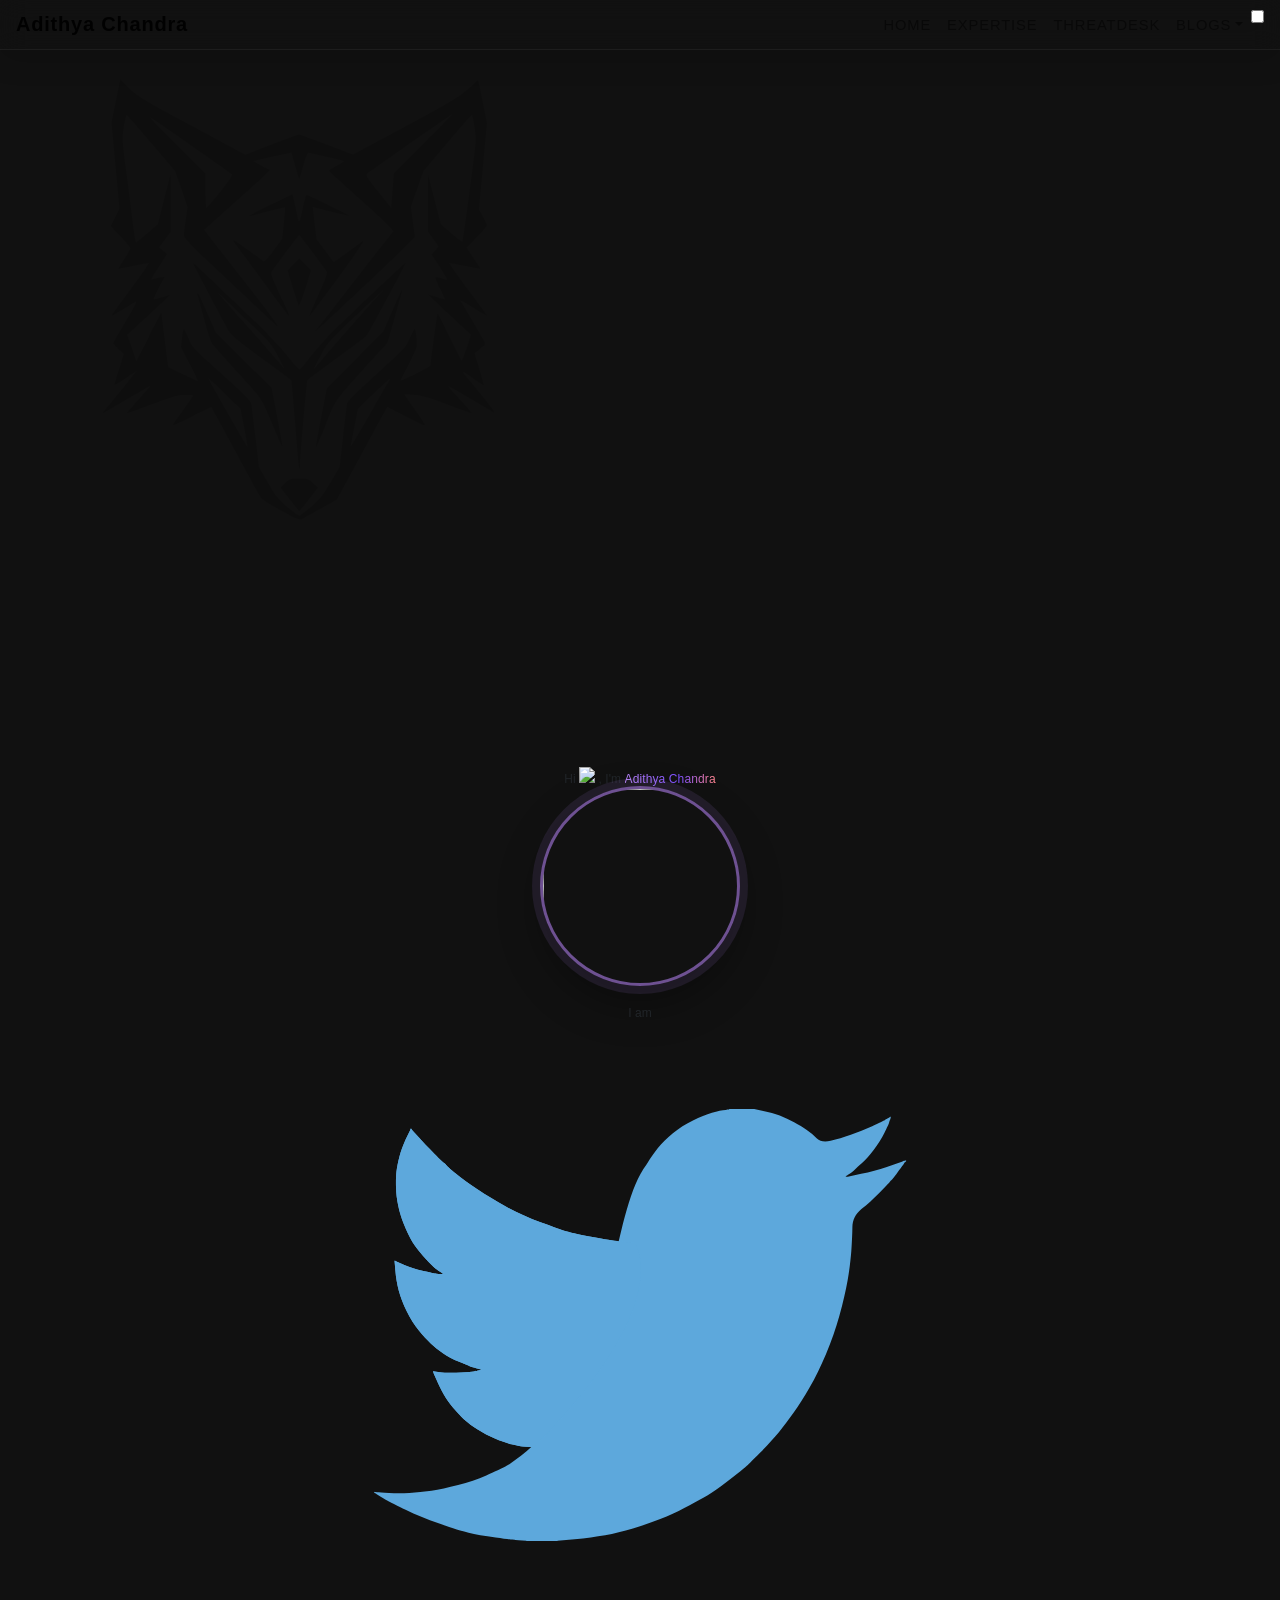
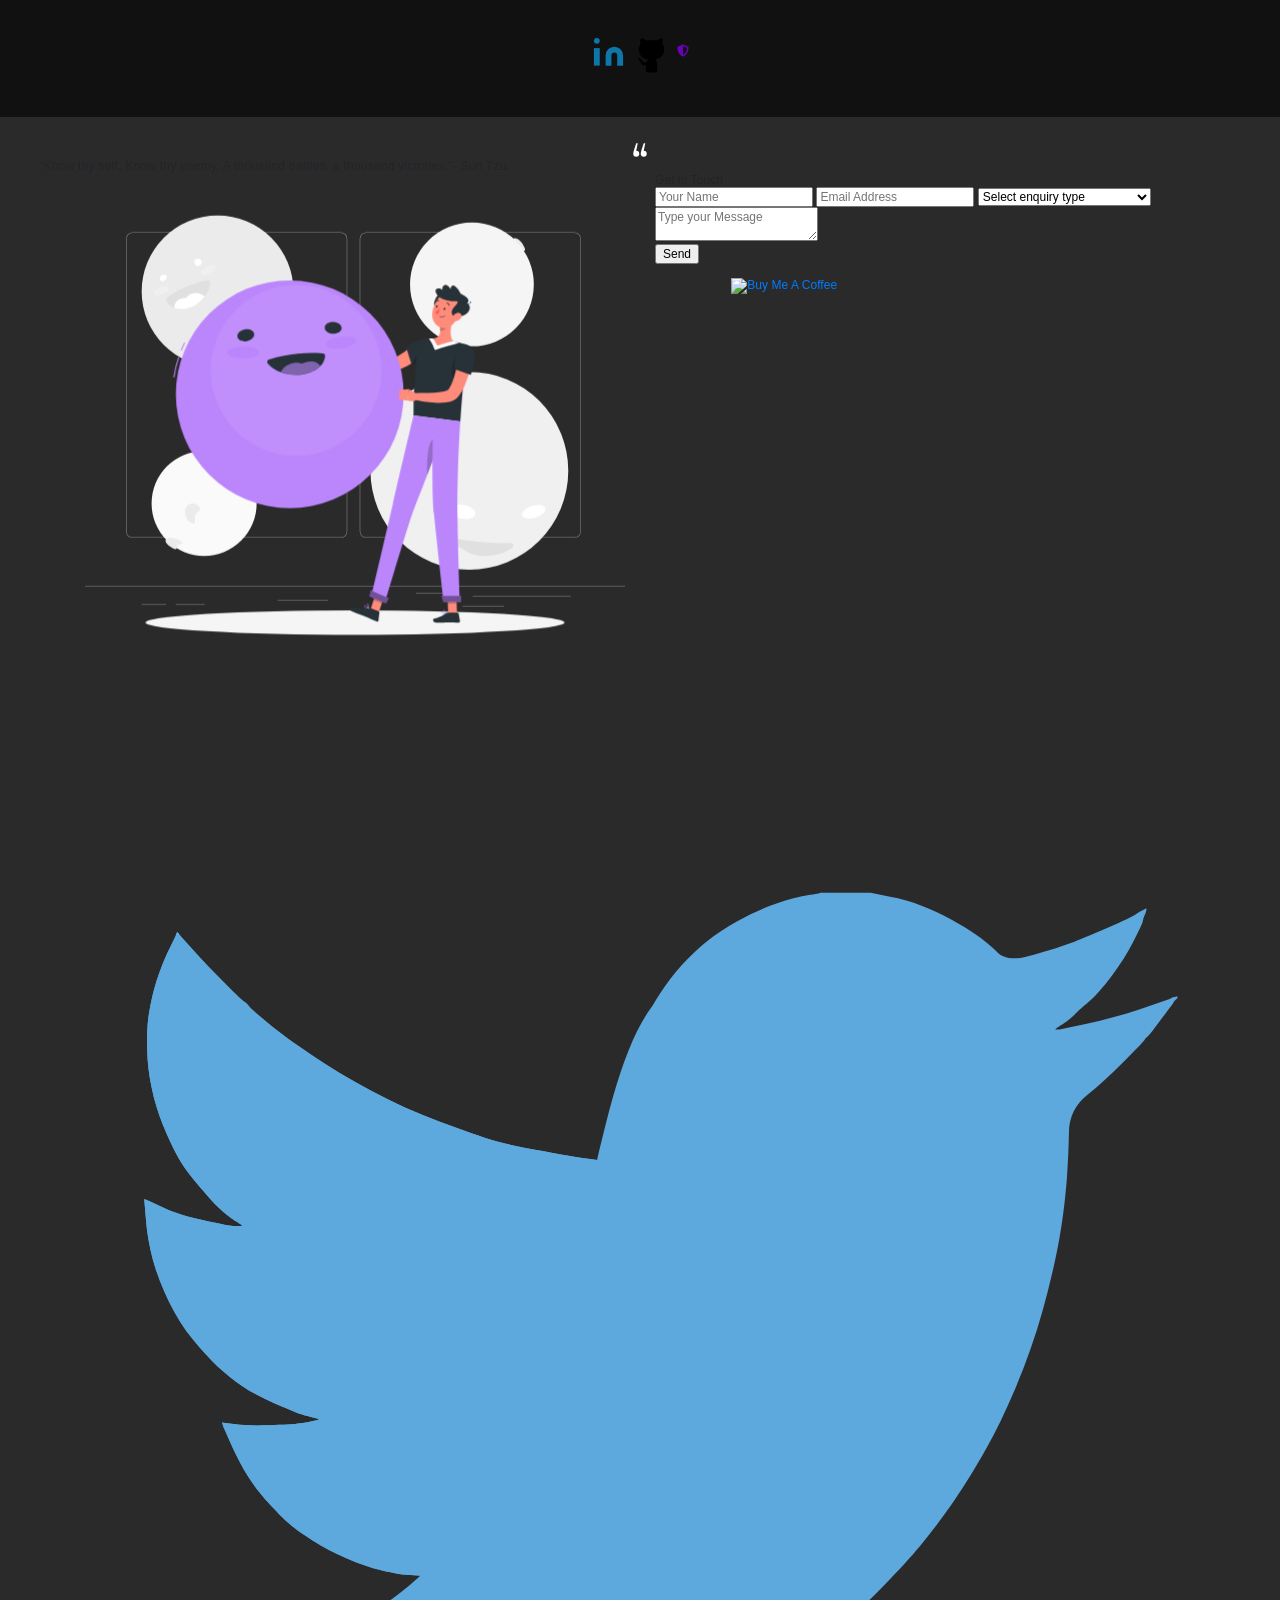
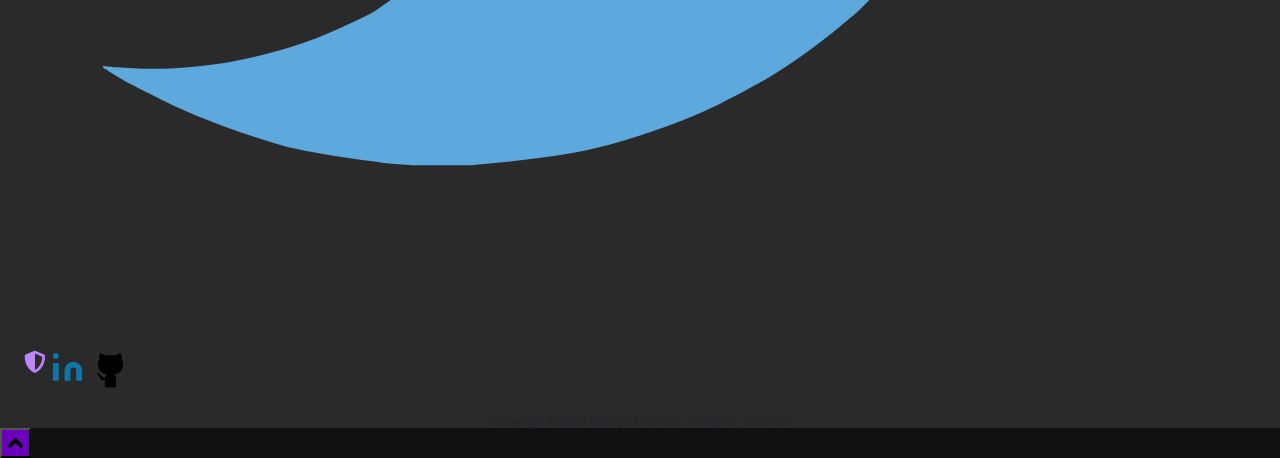
==== commit 0763a5dc: "Redesign site: premium styling, ThreatDesk case study, SEO, contact form enquiry types - Add premium" ====
--- a/index.html
+++ b/index.html
@@ -1,23 +1,64 @@
-<!DOCTYPE html>
+﻿<!DOCTYPE html>
 <html lang="en">
 
 <head>
-    <title>Adithya Chandra | Home</title>
+    <title>Adithya Chandra | Cybersecurity, Detection Engineering &amp; Threat Hunting</title>
+    <link rel="canonical" href="https://lunamarginis.github.io/" />
+    <meta name="author" content="Adithya Chandra" />
+    <meta name="theme-color" content="#6617cb" />
+    <meta property="og:image" content="https://lunamarginis.github.io/assets/images/og-banner.png">
+    <meta property="og:image:alt" content="Adithya Chandra">
+    <meta property="og:locale" content="en_US">
+    <meta name="twitter:title" content="Adithya Chandra | Cybersecurity, Detection Engineering &amp; Threat Hunting">
+    <meta name="twitter:description" content="Cybersecurity professional specialising in purple teaming, detection engineering, vulnerability assessment, malware reversing and threat hunting.">
+    <meta name="twitter:image" content="https://lunamarginis.github.io/assets/images/og-banner.png">
+    <script type="application/ld+json">
+    {
+      "@context": "https://schema.org",
+      "@graph": [
+        {
+          "@type": "WebSite",
+          "@id": "https://lunamarginis.github.io/#website",
+          "url": "https://lunamarginis.github.io/",
+          "name": "Adithya Chandra",
+          "inLanguage": "en"
+        },
+        {
+          "@type": "Person",
+          "@id": "https://lunamarginis.github.io/#person",
+          "name": "Adithya Chandra",
+          "alternateName": "Luna Marginis",
+          "url": "https://lunamarginis.github.io/",
+          "image": "https://lunamarginis.github.io/assets/images/dp_male.png",
+          "jobTitle": "Cybersecurity Professional",
+          "description": "Security evangelist and threat hunter focused on purple teaming, detection engineering, vulnerability assessment and malware reversing.",
+          "knowsAbout": ["Purple Teaming", "Detection Engineering", "Vulnerability Assessment", "Malware Reversing", "Threat Hunting"],
+          "sameAs": [
+            "https://in.linkedin.com/in/adithyachandra",
+            "https://twitter.com/adi_cha_",
+            "https://github.com/LunaMarginis",
+            "https://medium.com/@adithyachandra",
+            "https://threat-desk.vercel.app/"
+          ]
+        }
+      ]
+    }
+    </script>
     <meta charset="UTF-8">
     <meta name="viewport" content="width=device-width, initial-scale=1.0">
-    <meta name="keywords" content="Adithya Chandra, CyberSecurity, Threat Detection, Vulnerability Assessment, Detection Engineering" />
-    <meta name="description" content="This is my personal website, where I help the cybersec community to grow." />
+    <meta name="keywords" content="Adithya Chandra, Luna Marginis, Cybersecurity, Purple Teaming, Detection Engineering, Threat Hunting, Malware Reversing, Vulnerability Assessment, ThreatDesk" />
+    <meta name="description" content="Adithya Chandra: cybersecurity professional specialising in purple teaming, detection engineering, vulnerability assessment, malware reversing and threat hunting. Creator of ThreatDesk." />
     <!-- Robot.txt -->
     <meta name="robots" content="index,follow" />
     <meta name="Googlebot" content="index,follow" />
     <meta name="AdsBot-Google" content="index,follow" />
     <meta property="og:site_name" content="https://lunamarginis.github.io/">
-    <meta property="og:title" content="Adithya Chandra | Home">
-    <meta property="og:description" content="This is my personal website, where I help the cybersec community to grow.">
+    <meta property="og:title" content="Adithya Chandra | Cybersecurity, Detection Engineering &amp; Threat Hunting">
+    <meta property="og:description" content="Purple teaming, detection engineering, vulnerability assessment, malware reversing and threat hunting. Creator of ThreatDesk.">
     <meta property="og:type" content="website">
     <meta property="og:url" content="https://lunamarginis.github.io/">
-    <meta name="twitter:card" content="summary">
-    <meta name="twitter:site" content="https://lunamarginis.github.io/">
+    <meta name="twitter:card" content="summary_large_image">
+    <meta name="twitter:creator" content="@adi_cha_">
     <meta name="application-name" content="Adithya Chandra | Home" />
     <meta name="apple-mobile-web-app-title" content="Adithya Chandra | Home" />
     <meta name="summary" content="This is my personal website, where I help the cybersec community to grow." />
@@ -31,6 +72,7 @@
     <link rel="stylesheet" href="assets/css/preloader.css">
     <link rel="stylesheet" href="assets/css/home.css">
     <link rel="stylesheet" href="assets/css/style.css">
+    <link rel="stylesheet" href="assets/css/premium.css">
     <!-- Favicon -->
     <link id='favicon' rel="shortcut icon" href="assets/images/favicon.png" type="image/x-png">
     <!-- Font awesome icons -->
@@ -177,6 +219,7 @@
             <div id="particles-js"></div>
         </section>
     </div>
+    <h1 class="sr-only">Adithya Chandra: Cybersecurity, Purple Teaming, Detection Engineering and Threat Hunting</h1>
     <center>
         <!-- Home Section -->
         <div class="text col-sm-6" style="margin-top: 140px;">Hi <span class="wave"><img src="assets/images/Hand.gif" width="35px"></span>&nbsp;, I'm <span class="header">Adithya Chandra</span>
@@ -269,6 +312,9 @@
                                                             c6,5.1,10.8,11.5,13.8,18.8c2.9,7.4,7.7,24.1,41.5,17.8" />
                             </svg>
                         </a>
+                        <a class="socialicon threatdesk" href="https://threat-desk.vercel.app/" target="_blank" rel="noopener" title="ThreatDesk" aria-label="ThreatDesk">
+                            <i class="fas fa-shield-alt" style="color:#6a00bb"></i>
+                        </a>
                     </div>
                 </div>
             </div>
--- a/assets/css/premium.css
+++ b/assets/css/premium.css
@@ -0,0 +1,78 @@
+/* Premium polish layer — loaded after base styles */
+@import url('https://fonts.googleapis.com/css2?family=Inter:wght@300;400;500;600;700&display=swap');
+
+body { font-family: 'Inter', 'Poppins', system-ui, sans-serif; -webkit-font-smoothing: antialiased; letter-spacing: .005em; }
+
+#navbar { backdrop-filter: blur(14px); -webkit-backdrop-filter: blur(14px); box-shadow: 0 1px 0 rgba(255,255,255,.06), 0 8px 30px rgba(0,0,0,.18); }
+#navbar .navbar-brand { font-weight: 600; letter-spacing: .04em; }
+#navbar .nav-link { font-weight: 500; font-size: .92rem; letter-spacing: .06em; text-transform: uppercase; transition: color .2s, opacity .2s; }
+.premium-dropdown { border: 1px solid rgba(187,134,252,.25); border-radius: 10px; background: rgba(25,25,28,.96); box-shadow: 0 12px 40px rgba(0,0,0,.35); padding: .4rem; }
+.premium-dropdown .dropdown-item { color: #eee; border-radius: 6px; font-size: .9rem; padding: .5rem 1rem; }
+.premium-dropdown .dropdown-item:hover { background: rgba(187,134,252,.18); color: #fff; }
+
+/* Home */
+.text .header { background: linear-gradient(90deg, #bb86fc, #7c4dff 60%, #ff8489); -webkit-background-clip: text; background-clip: text; color: transparent; letter-spacing: .01em; }
+.rounded-circle { border: 3px solid rgba(187,134,252,.55); box-shadow: 0 0 0 8px rgba(187,134,252,.10), 0 18px 40px rgba(0,0,0,.35); }
+.socialicon { transition: transform .25s ease, box-shadow .25s ease; }
+.socialicon:hover { transform: translateY(-4px); box-shadow: 0 14px 28px rgba(106,0,187,.35); }
+.socialicon.threatdesk i, .social-button.threatdesk i { margin: auto; }
+.social-button.threatdesk { display: inline-flex; }
+
+/* Expertise */
+.expertise-lead { font-size: .8rem; letter-spacing: .22em; text-transform: uppercase; opacity: .7; margin: 1.4rem 0 1rem; }
+.expertise-grid { display: grid; grid-template-columns: repeat(auto-fit, minmax(220px, 1fr)); gap: 14px; text-align: left; }
+.expertise-card { padding: 18px 20px; border-radius: 14px; border: 1px solid rgba(187,134,252,.22); background: linear-gradient(145deg, rgba(187,134,252,.10), rgba(124,77,255,.03)); backdrop-filter: blur(6px); transition: transform .25s, border-color .25s, box-shadow .25s; }
+.expertise-card:hover { transform: translateY(-4px); border-color: rgba(187,134,252,.6); box-shadow: 0 16px 36px rgba(106,0,187,.22); }
+.expertise-card i { color: #bb86fc; font-size: 1.25rem; margin-bottom: .6rem; display: block; }
+.expertise-card h5 { font-size: 1rem; font-weight: 600; margin: 0 0 .3rem; }
+.expertise-card span { font-size: .85rem; font-weight: 400; opacity: .75; line-height: 1.45; display: block; }
+
+/* Footer */
+footer .quotes p, footer .tag { letter-spacing: .02em; }
+
+/* Case study */
+.cs { color: #212529; }
+html[light-mode="dark"] .cs,
+html[light-mode="dark"] .cs p,
+html[light-mode="dark"] .cs li,
+html[light-mode="dark"] .cs span,
+html[light-mode="dark"] .cs h1,
+html[light-mode="dark"] .cs h2,
+html[light-mode="dark"] .cs h3 { color: #e6e9f2; }
+html[light-mode="dark"] .cs .cs-eyebrow,
+html[light-mode="dark"] .cs .cs-card i { color: #bb86fc; }
+html[light-mode="dark"] .cs .cs-cta { color: #fff; }
+.cs { max-width: 1080px; margin: 0 auto; padding: 110px 20px 60px; }
+.cs-eyebrow { font-size: .78rem; letter-spacing: .24em; text-transform: uppercase; color: #bb86fc; font-weight: 600; }
+.cs h1 { font-size: clamp(2rem, 5vw, 3.2rem); font-weight: 700; margin: .4rem 0 .8rem; letter-spacing: -.01em; }
+.cs-lead { font-size: 1.1rem; opacity: .8; max-width: 760px; line-height: 1.65; }
+.cs-cta { display: inline-block; margin-top: 1.4rem; padding: .7rem 1.4rem; border-radius: 999px; background: linear-gradient(90deg,#7c4dff,#bb86fc); color: #fff !important; font-weight: 600; text-decoration: none !important; box-shadow: 0 10px 28px rgba(124,77,255,.35); transition: transform .2s; }
+.cs-cta:hover { transform: translateY(-2px); }
+.cs-meta { display: grid; grid-template-columns: repeat(auto-fit,minmax(180px,1fr)); gap: 14px; margin: 2.2rem 0 .5rem; }
+.cs-meta div { padding: 14px 18px; border-left: 2px solid #bb86fc; background: rgba(187,134,252,.06); border-radius: 0 10px 10px 0; }
+.cs-meta b { display: block; font-size: .72rem; letter-spacing: .16em; text-transform: uppercase; opacity: .6; font-weight: 600; }
+.cs-meta span { font-size: .98rem; font-weight: 500; }
+.cs section { margin-top: 3.2rem; }
+.cs h2 { font-size: 1.5rem; font-weight: 600; margin-bottom: .4rem; }
+.cs h2 + p { opacity: .75; max-width: 720px; line-height: 1.6; }
+.cs-grid { display: grid; grid-template-columns: repeat(auto-fit,minmax(250px,1fr)); gap: 16px; margin-top: 1.2rem; }
+.cs-card { padding: 20px 22px; border-radius: 14px; border: 1px solid rgba(187,134,252,.22); background: linear-gradient(145deg, rgba(187,134,252,.09), rgba(124,77,255,.02)); transition: transform .25s, border-color .25s, box-shadow .25s; }
+.cs-card:hover { transform: translateY(-3px); border-color: rgba(187,134,252,.55); box-shadow: 0 14px 34px rgba(106,0,187,.2); }
+.cs-card i { color: #bb86fc; font-size: 1.2rem; margin-bottom: .6rem; display: block; }
+.cs-card h3 { font-size: 1.02rem; font-weight: 600; margin: 0 0 .35rem; }
+.cs-card p { font-size: .88rem; opacity: .75; line-height: 1.55; margin: 0; }
+.cs-lead-block { margin-top: 1.2rem; padding: 26px 28px; border-radius: 16px; border: 1px solid rgba(187,134,252,.35); background: linear-gradient(135deg, rgba(124,77,255,.14), rgba(255,132,137,.05)); }
+.cs-lead-block ul { list-style: none; padding: 0; margin: .8rem 0 0; display: grid; gap: .75rem; }
+.cs-lead-block li { padding-left: 1.6rem; position: relative; line-height: 1.55; font-size: .95rem; }
+.cs-lead-block li::before { content: "\f061"; font-family: "Font Awesome 5 Free"; font-weight: 900; position: absolute; left: 0; color: #bb86fc; font-size: .75rem; top: .3rem; }
+.cs-flow { display: flex; flex-wrap: wrap; gap: 10px; margin-top: 1.2rem; align-items: center; }
+.cs-flow span { padding: .5rem 1rem; border-radius: 999px; border: 1px solid rgba(187,134,252,.35); font-size: .85rem; font-weight: 500; }
+.cs-flow i { opacity: .5; font-size: .75rem; }
+.cs-steps { display: grid; grid-template-columns: repeat(auto-fit,minmax(300px,1fr)); gap: 16px; margin-top: 1.2rem; counter-reset: step; }
+.cs-step { position: relative; padding: 22px 22px 20px 70px; border-radius: 14px; border: 1px solid rgba(187,134,252,.22); background: linear-gradient(145deg, rgba(187,134,252,.09), rgba(124,77,255,.02)); }
+.cs-step em { position: absolute; left: 20px; top: 20px; font-style: normal; font-weight: 700; font-size: 1.5rem; background: linear-gradient(135deg,#bb86fc,#ff8489); -webkit-background-clip: text; background-clip: text; color: transparent !important; }
+.cs-step h3 { font-size: 1.02rem; font-weight: 600; margin: 0 0 .35rem; }
+.cs-step p { font-size: .88rem; opacity: .78; line-height: 1.55; margin: 0; }
+.cs .cs-assure { margin-top: 1.1rem; font-size: .85rem; opacity: .7; }
+.cs .cs-assure i { color: #bb86fc; margin-right: .4rem; }
+.cs-note { font-size: .8rem; opacity: .55; margin-top: 2.4rem; }
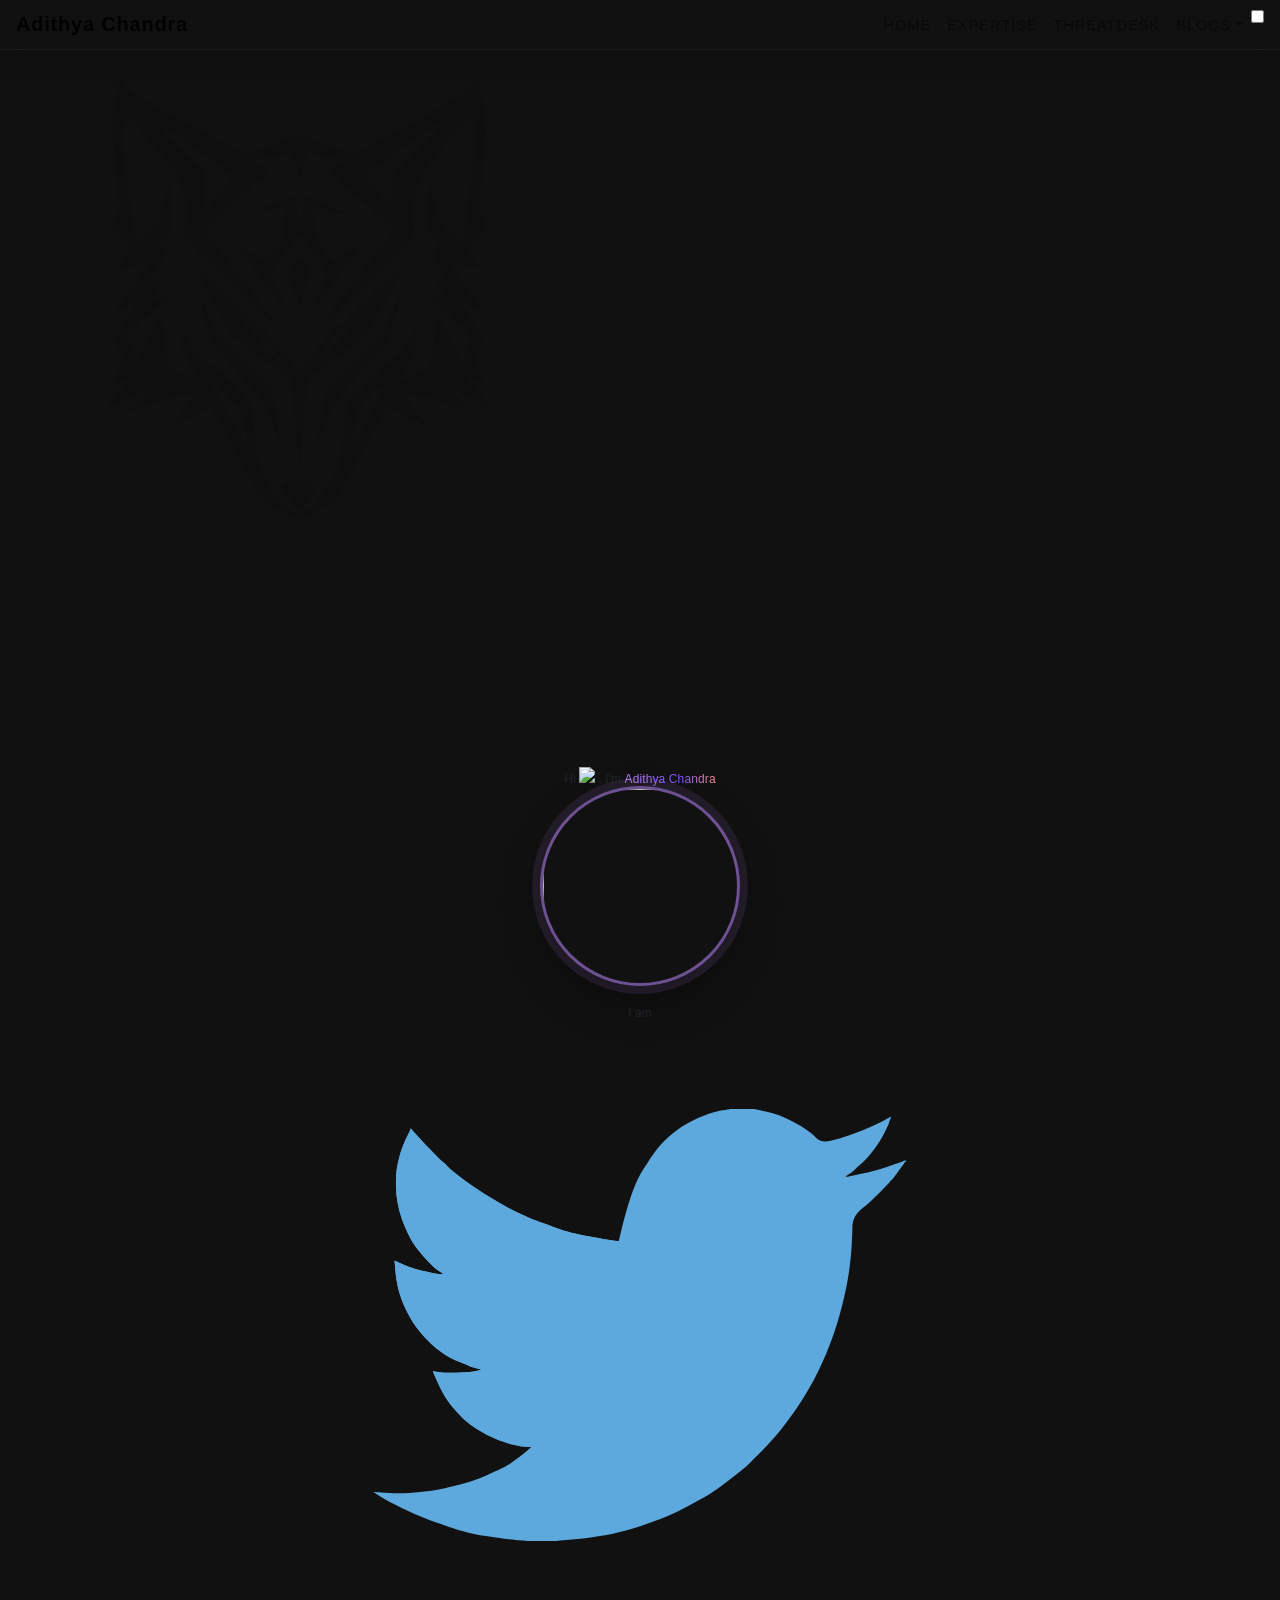
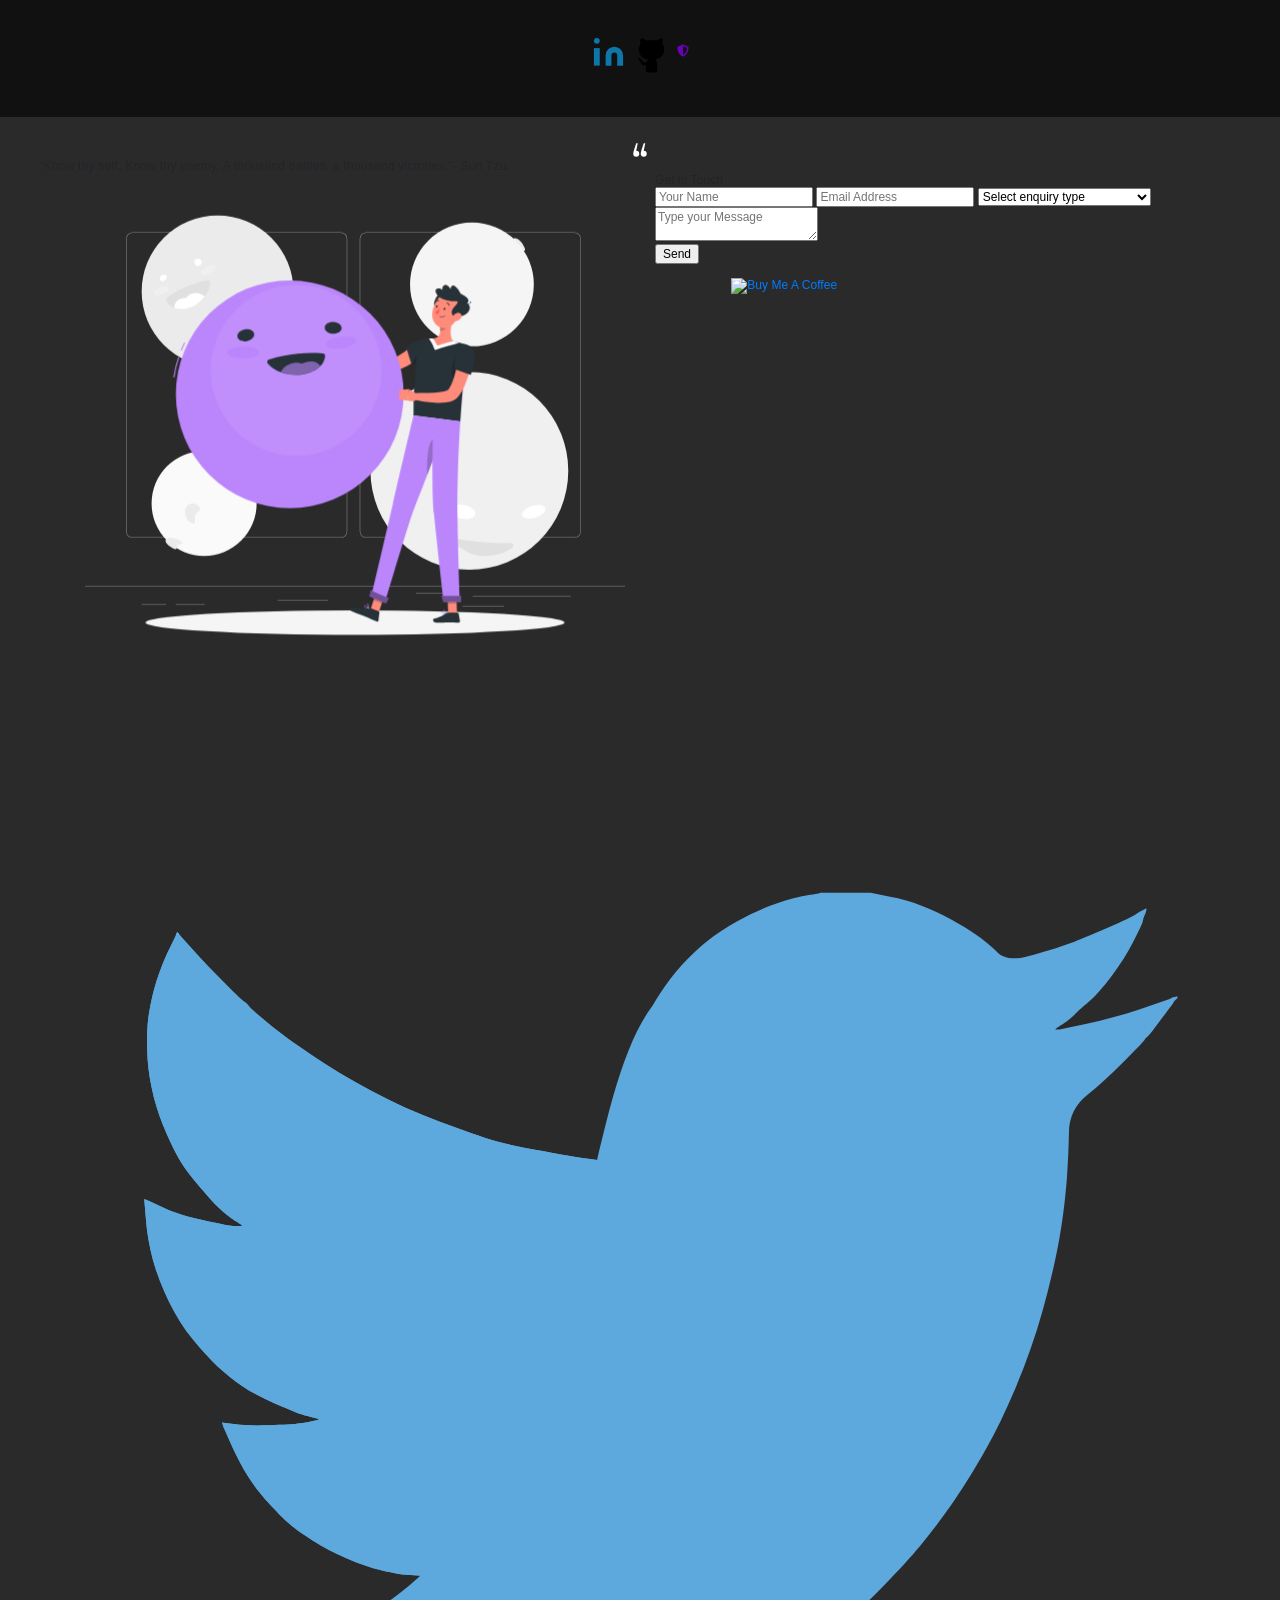
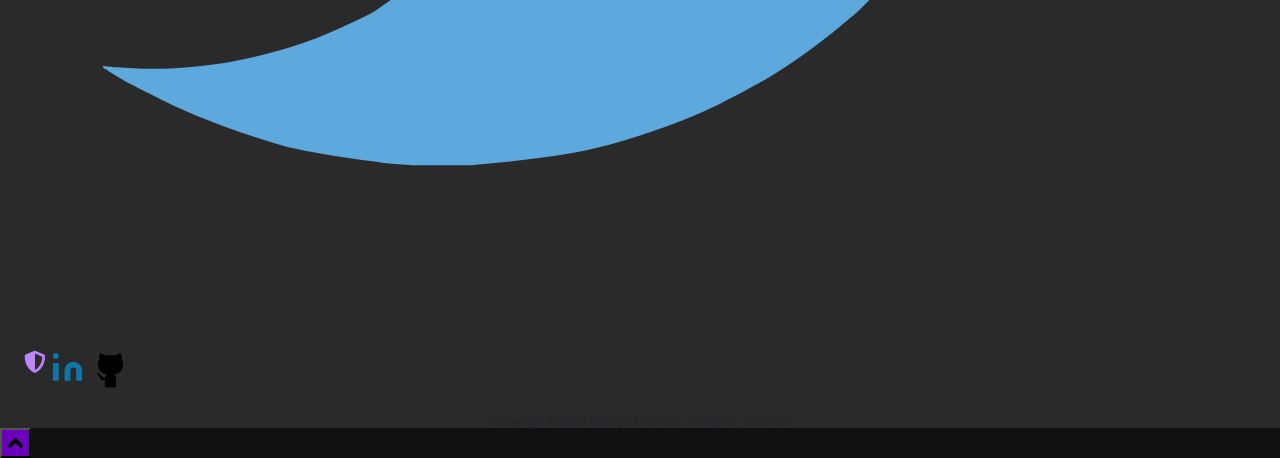
==== commit 9cba7faf: "Add AC shield favicon and icon set - favicon.svg (shield), favicon.ico, 32/64 px PNGs - apple-touch-" ====
--- a/index.html
+++ b/index.html
@@ -74,7 +74,10 @@
     <link rel="stylesheet" href="assets/css/style.css">
     <link rel="stylesheet" href="assets/css/premium.css">
     <!-- Favicon -->
-    <link id='favicon' rel="shortcut icon" href="assets/images/favicon.png" type="image/x-png">
+    <link rel="icon" href="/favicon.ico" sizes="any">
+    <link id="favicon" rel="icon" href="assets/images/favicon.svg" type="image/svg+xml">
+    <link rel="icon" href="assets/images/favicon-32.png" sizes="32x32" type="image/png">
+    <link rel="apple-touch-icon" href="/apple-touch-icon.png">
     <!-- Font awesome icons -->
     <link rel="stylesheet" href="https://cdnjs.cloudflare.com/ajax/libs/font-awesome/5.15.1/css/all.min.css" integrity="sha512-+4zCK9k+qNFUR5X+cKL9EIR+ZOhtIloNl9GIKS57V1MyNsYpYcUrUeQc9vNfzsWfV28IaLL3i96P9sdNyeRssA==" crossorigin="anonymous" />
     <link rel="stylesheet" href="https://cdn.jsdelivr.net/gh/jpswalsh/academicons@1/css/academicons.min.css">
